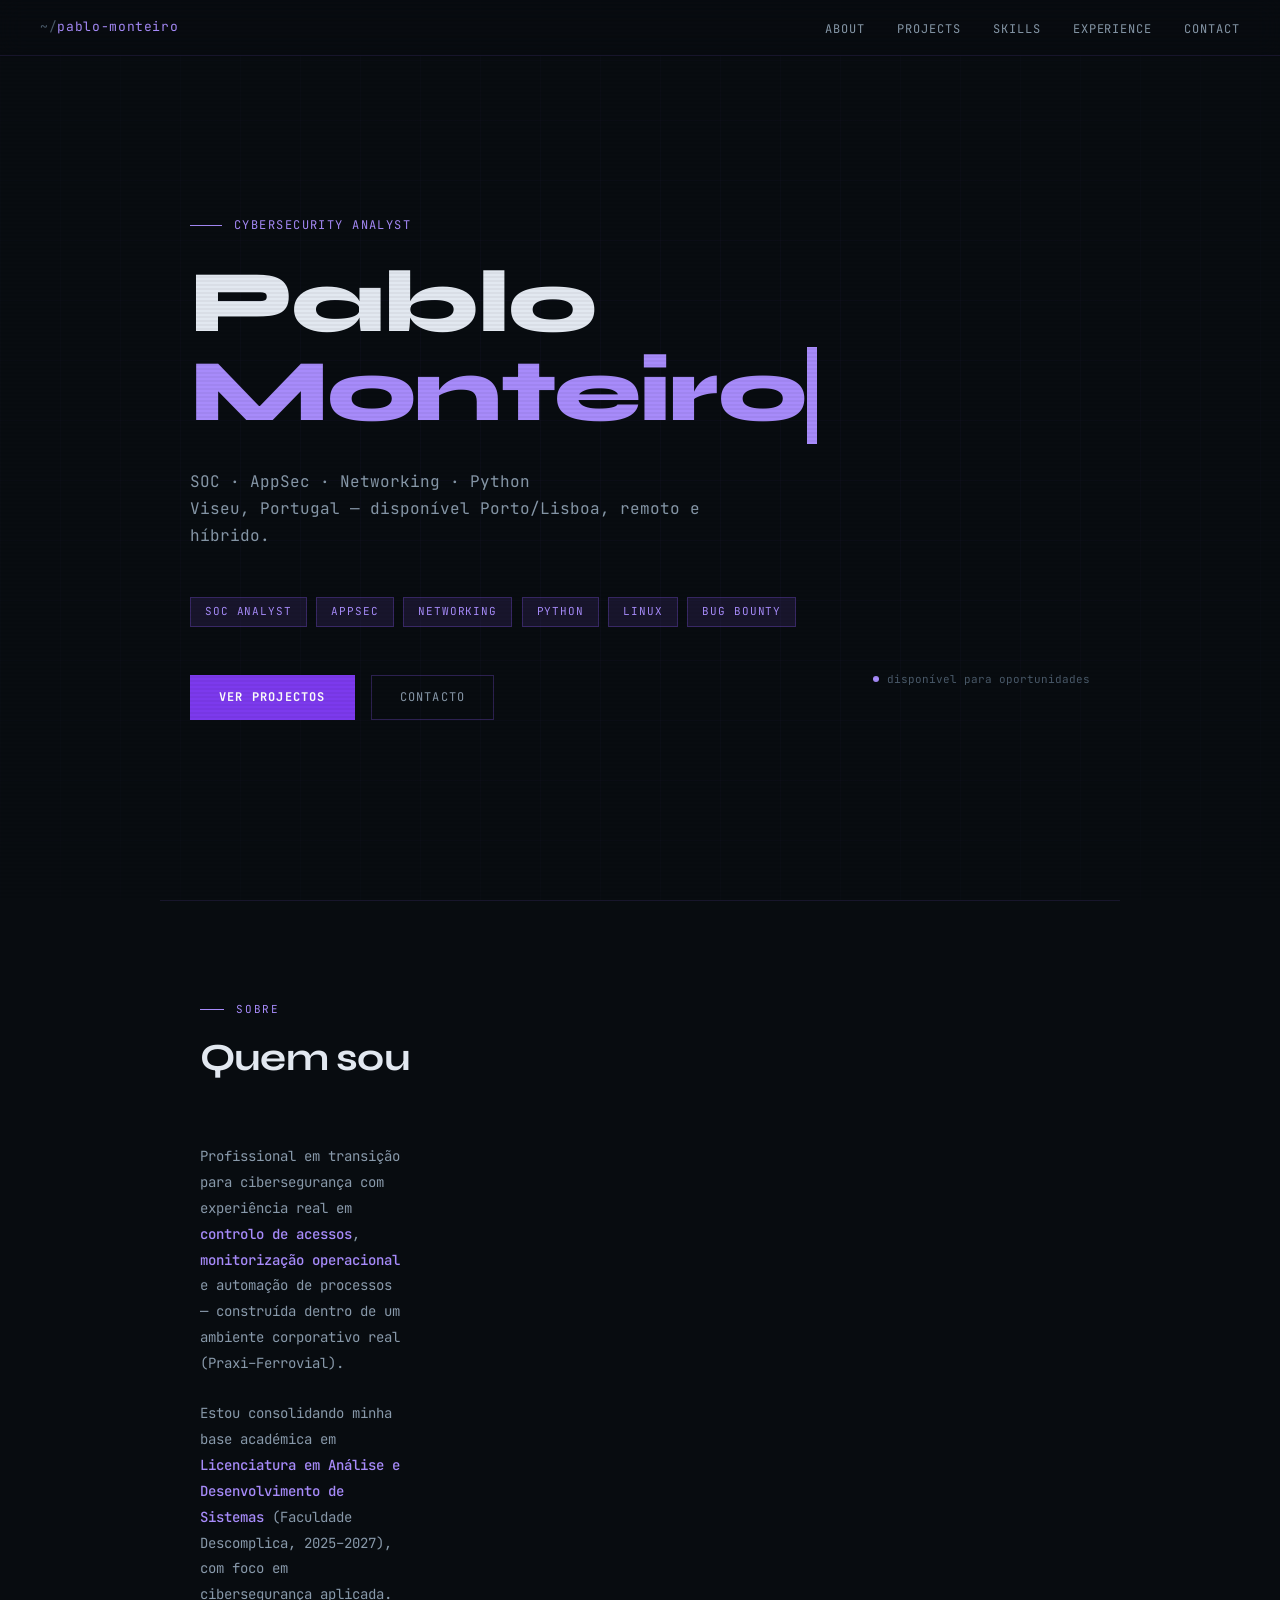
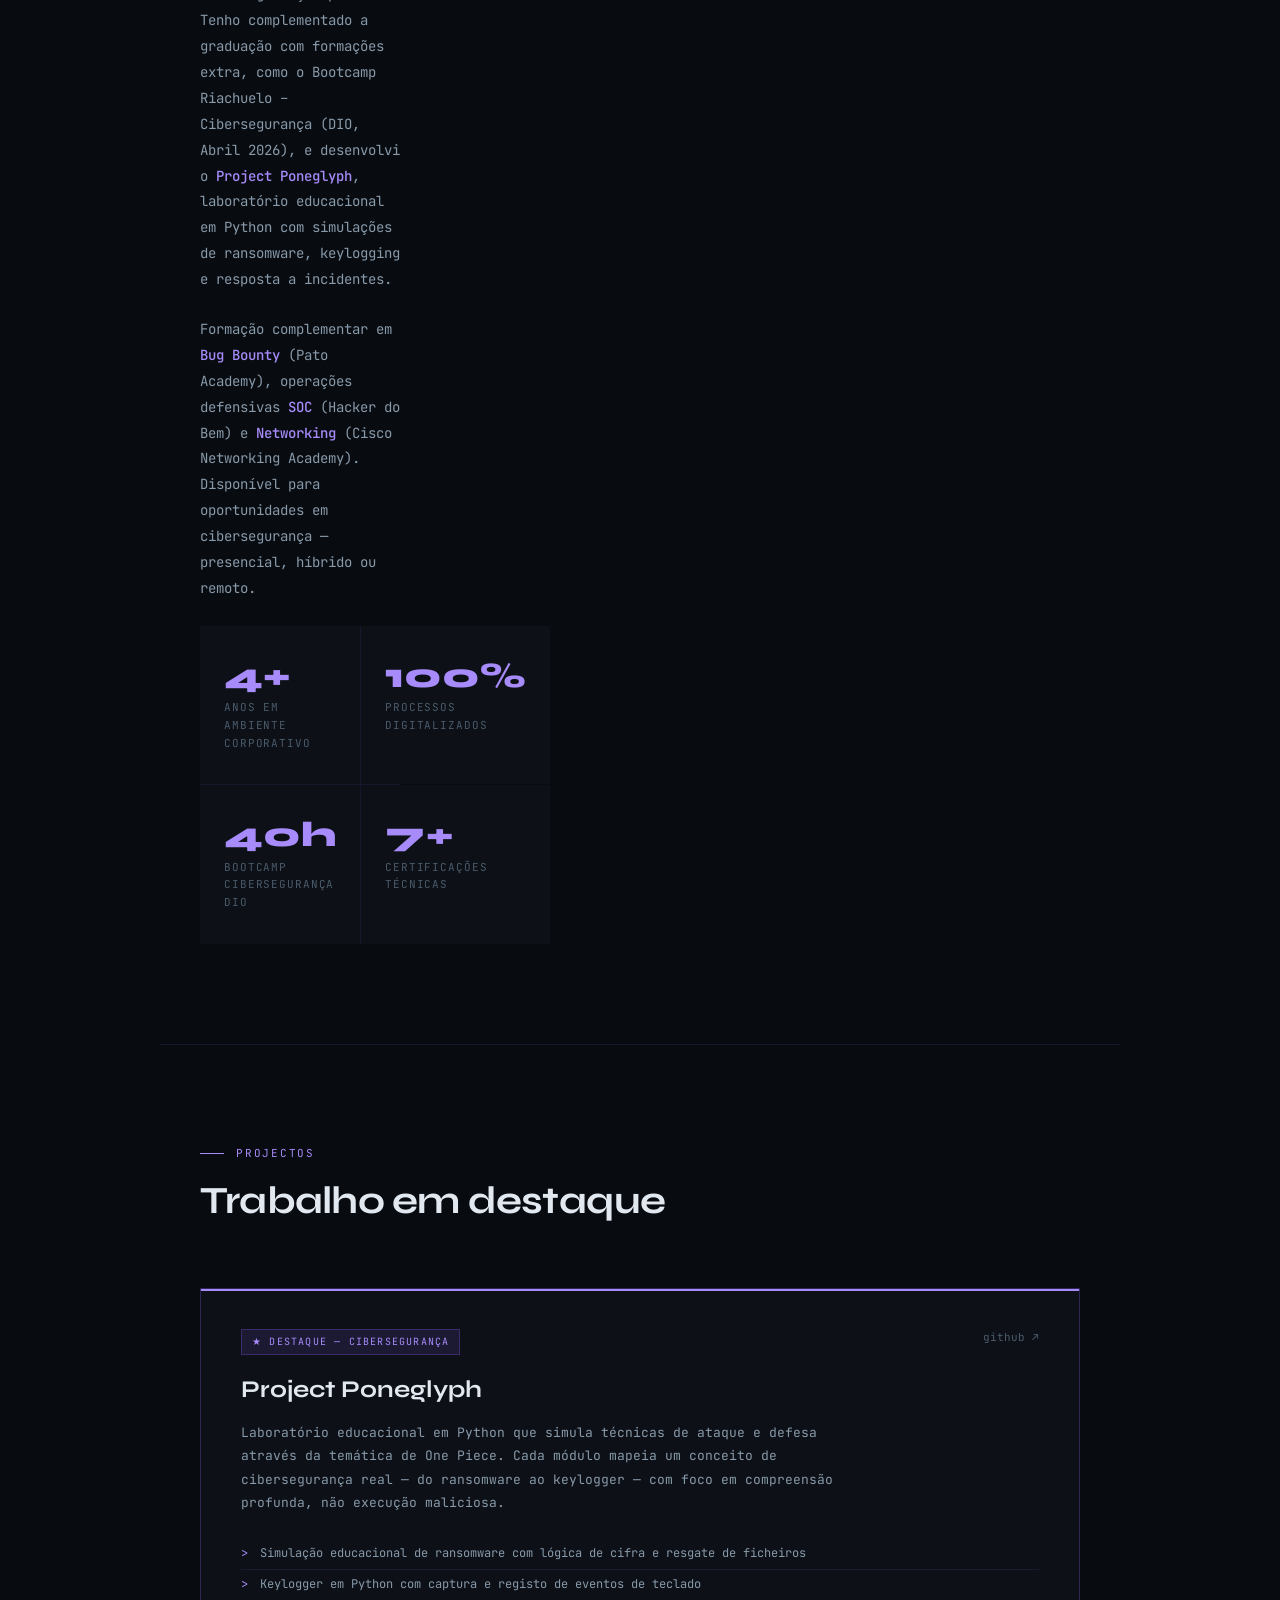
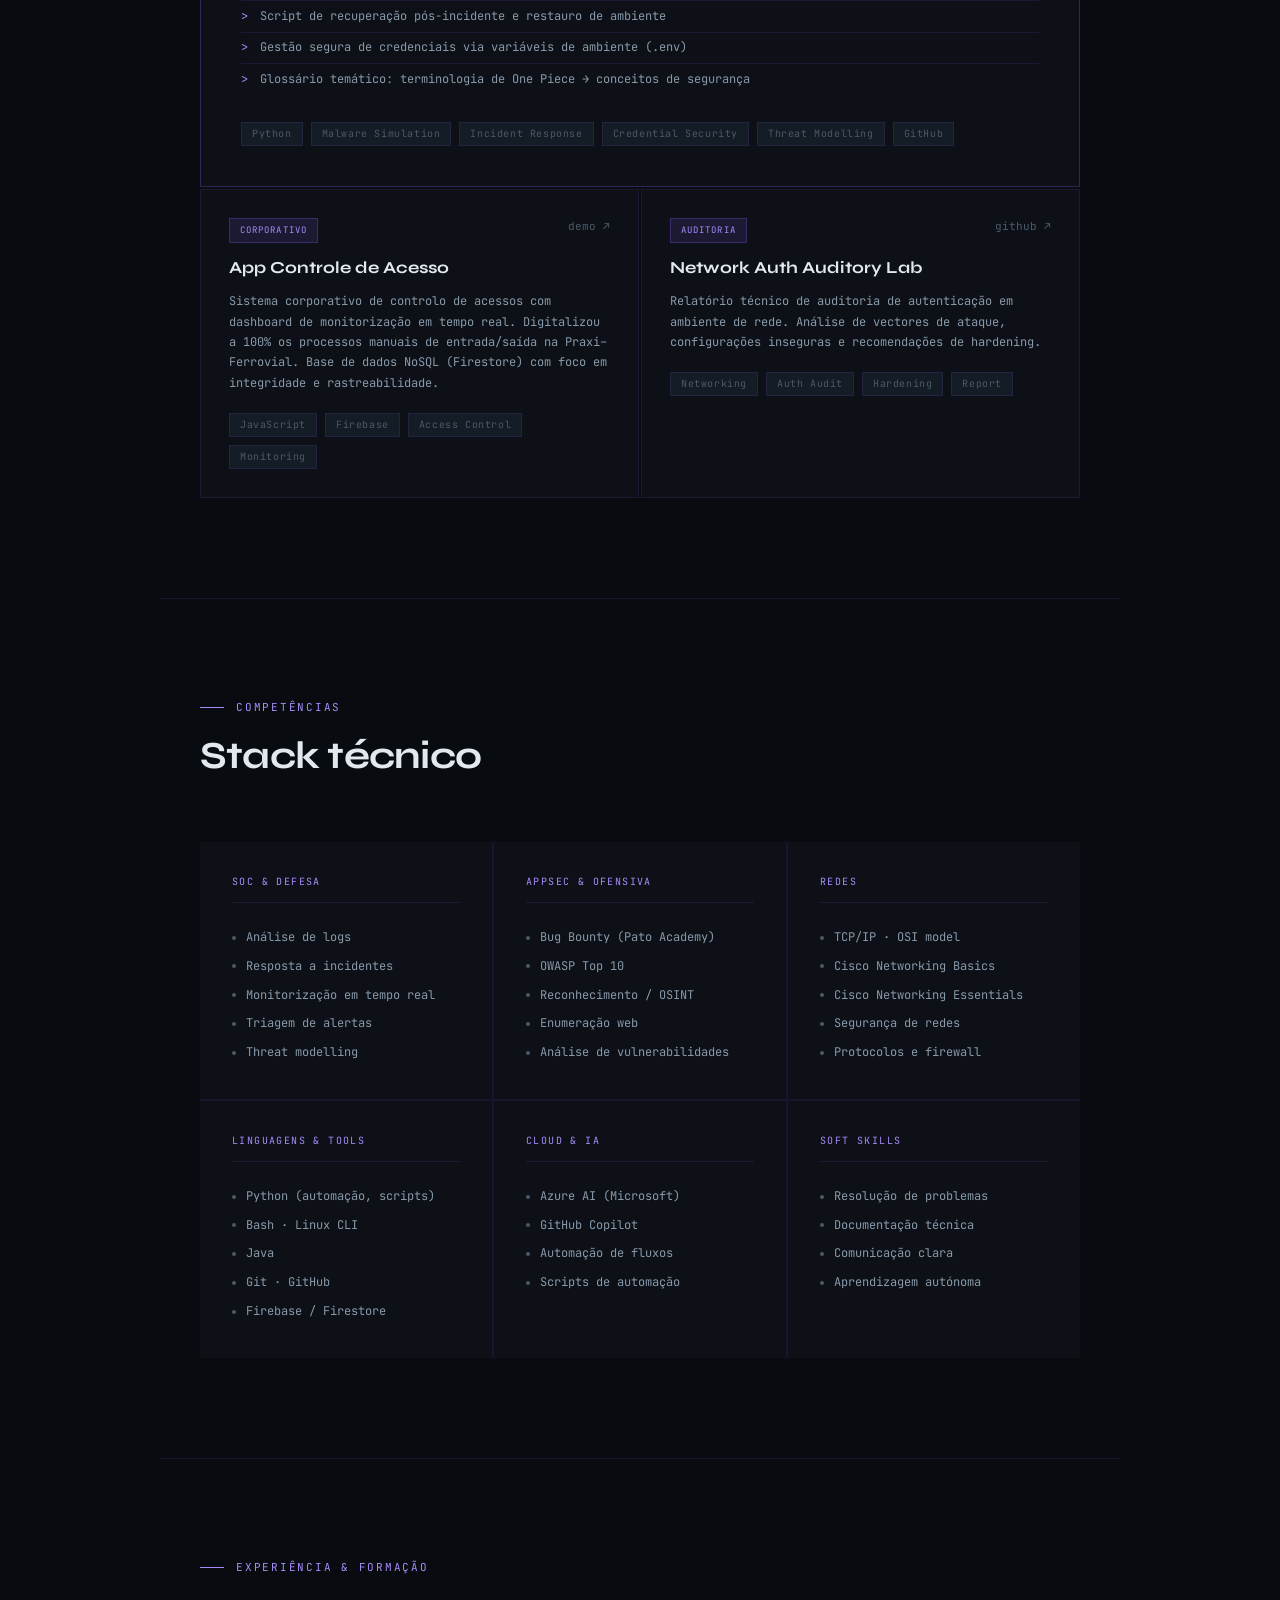
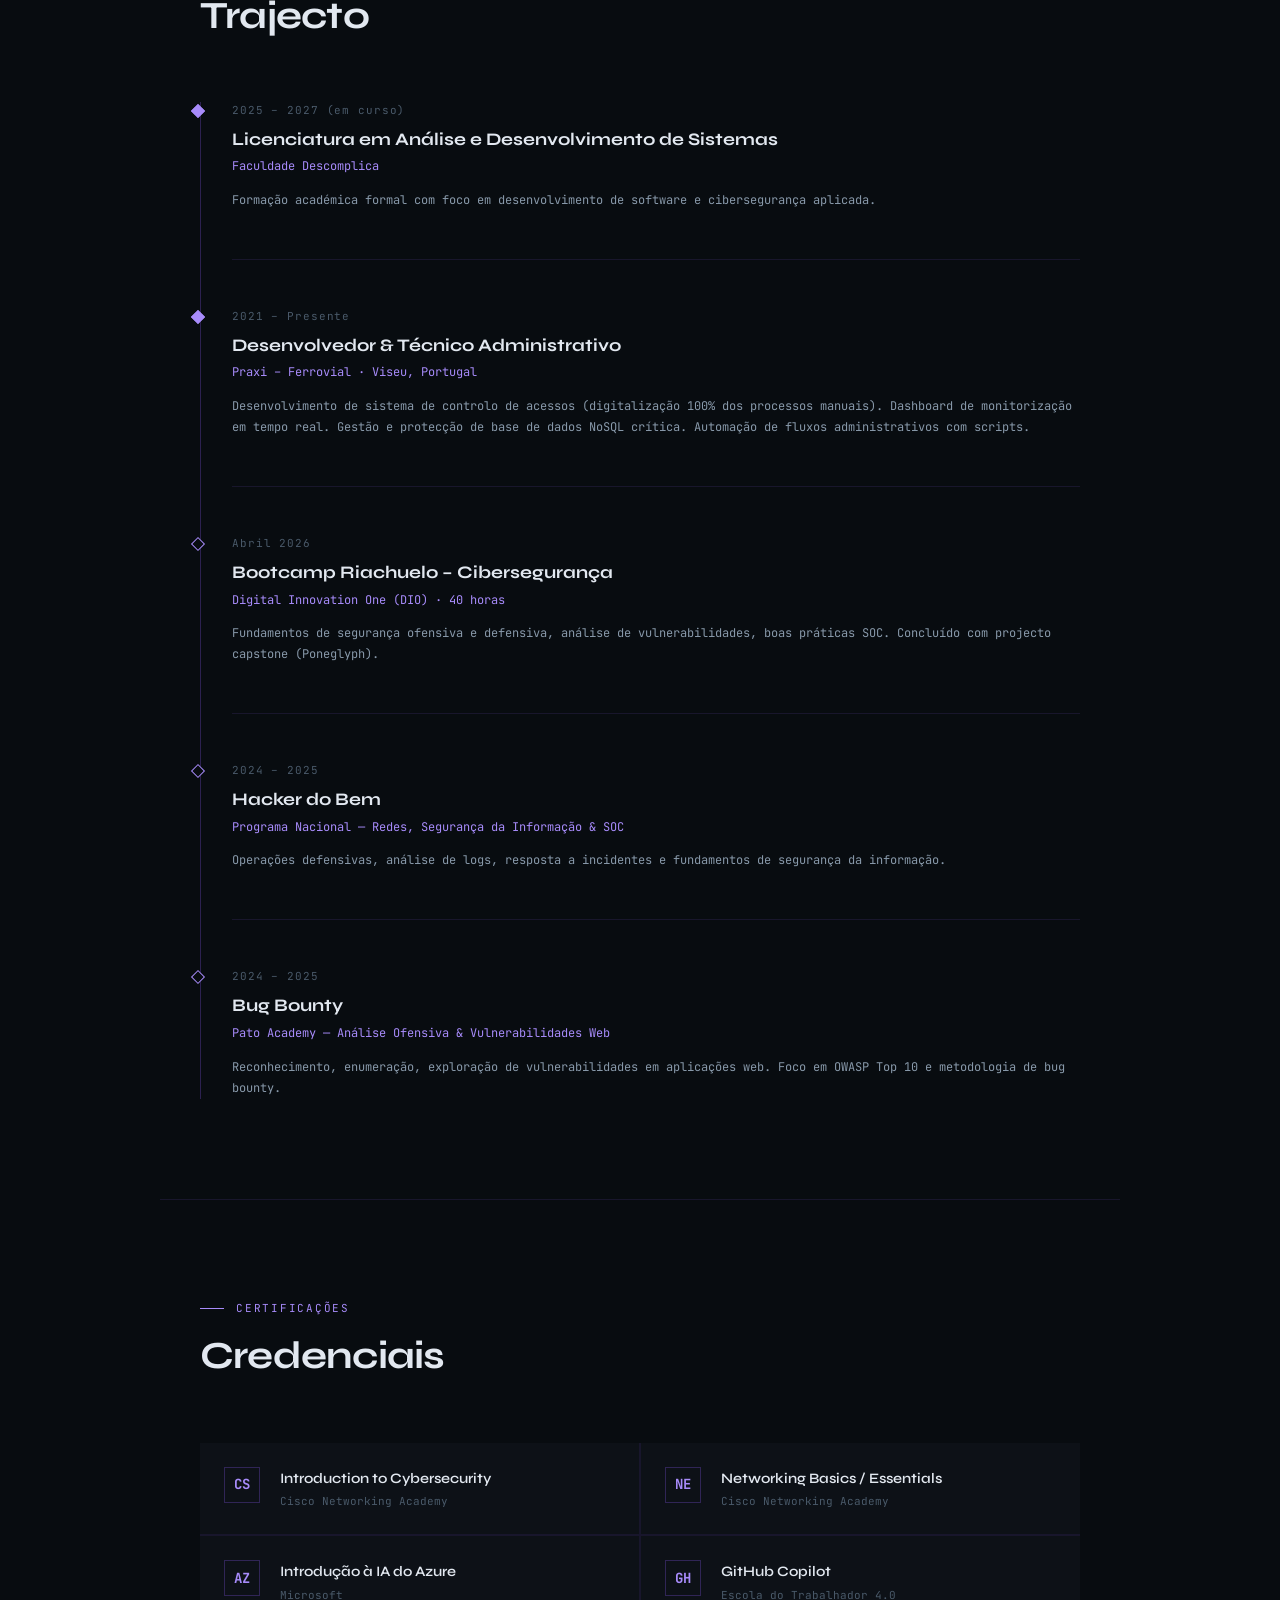
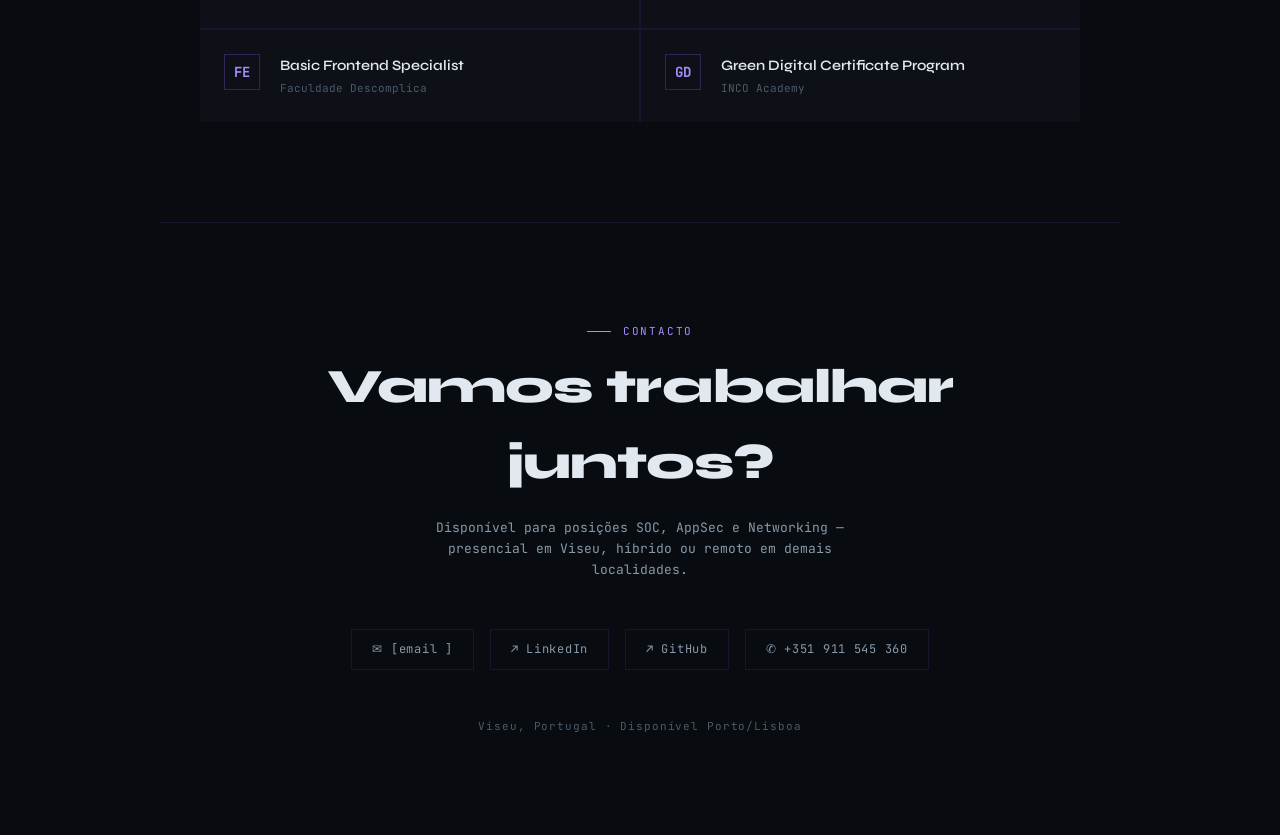
==== index.html @ 0a4c4a39 "Update index.html" ====
<!DOCTYPE html>
<html lang="pt-BR">
<head>
<meta charset="UTF-8">
<meta name="viewport" content="width=device-width, initial-scale=1.0">
<title>Pablo Monteiro — Cybersecurity</title>
<meta name="description" content="Pablo Monteiro — Cybersecurity Analyst, SOC, AppSec, Networking. Portfólio de cibersegurança.">
<link rel="preconnect" href="https://fonts.googleapis.com">
<link rel="preconnect" href="https://fonts.gstatic.com" crossorigin>
<link href="https://fonts.googleapis.com/css2?family=JetBrains+Mono:wght@300;400;500;700&family=Syne:wght@400;600;700;800&display=swap" rel="stylesheet">
<style>
  :root {
    --bg: #080c10;
    --bg2: #0d1117;
    --bg3: #111820;
    --surface: #141c25;
    --surface2: #1a2332;
    --border: rgba(139,92,246,0.12);
    --border2: rgba(139,92,246,0.28);
    --green: #a78bfa;
    --green-dim: rgba(139,92,246,0.12);
    --green-glow: rgba(139,92,246,0.06);
    --amber: #f5a623;
    --red: #e05454;
    --text: #e2e8f0;
    --text2: #8899aa;
    --text3: #4a5a6a;
    --mono: 'JetBrains Mono', monospace;
    --sans: 'Syne', sans-serif;
  }

  *, *::before, *::after { box-sizing: border-box; margin: 0; padding: 0; }

  html { scroll-behavior: smooth; }

  body {
    font-family: var(--sans);
    background: var(--bg);
    color: var(--text);
    line-height: 1.6;
    overflow-x: hidden;
  }

  /* scanline overlay */
  body::before {
    content: '';
    position: fixed;
    inset: 0;
    background: repeating-linear-gradient(
      0deg,
      transparent,
      transparent 2px,
      rgba(0,0,0,0.04) 2px,
      rgba(0,0,0,0.04) 4px
    );
    pointer-events: none;
    z-index: 9999;
  }

  /* ── NAV ── */
  nav {
    position: fixed;
    top: 0; left: 0; right: 0;
    z-index: 100;
    display: flex;
    align-items: center;
    justify-content: space-between;
    padding: 0 2.5rem;
    height: 56px;
    background: rgba(8,12,16,0.88);
    backdrop-filter: blur(12px);
    border-bottom: 1px solid var(--border);
  }

  .nav-logo {
    font-family: var(--mono);
    font-size: 13px;
    color: var(--green);
    letter-spacing: 0.05em;
  }

  .nav-logo span { color: var(--text3); }

  .nav-links {
    display: flex;
    gap: 2rem;
    list-style: none;
  }

  .nav-links a {
    font-family: var(--mono);
    font-size: 12px;
    color: var(--text2);
    text-decoration: none;
    letter-spacing: 0.08em;
    text-transform: uppercase;
    transition: color 0.2s;
  }

  .nav-links a:hover { color: var(--green); }

  /* ── HERO ── */
  #hero {
    min-height: 100vh;
    display: flex;
    flex-direction: column;
    justify-content: center;
    padding: 100px 2.5rem 4rem;
    position: relative;
    overflow: hidden;
  }

  .hero-grid {
    position: absolute;
    inset: 0;
    background-image:
      linear-gradient(rgba(139,92,246,0.08) 1px, transparent 1px),
      linear-gradient(90deg, rgba(139,92,246,0.08) 1px, transparent 1px);
    background-size: 60px 60px;
    mask-image: radial-gradient(ellipse 80% 80% at 50% 50%, black 30%, transparent 100%);
    opacity: 0.4;
  }

  .hero-content {
    position: relative;
    max-width: 900px;
    margin: 0 auto;
    width: 100%;
  }

  .hero-tag {
    font-family: var(--mono);
    font-size: 12px;
    color: var(--green);
    letter-spacing: 0.12em;
    text-transform: uppercase;
    margin-bottom: 1.5rem;
    display: flex;
    align-items: center;
    gap: 0.75rem;
  }

  .hero-tag::before {
    content: '';
    display: block;
    width: 32px;
    height: 1px;
    background: var(--green);
  }

  h1 {
    font-family: var(--sans);
    font-size: clamp(2.8rem, 7vw, 5.5rem);
    font-weight: 800;
    line-height: 1.0;
    letter-spacing: -0.02em;
    margin-bottom: 1.5rem;
  }

  h1 .name-first { color: var(--text); }
  h1 .name-last { color: var(--green); }

  .hero-subtitle {
    font-family: var(--mono);
    font-size: clamp(0.85rem, 1.5vw, 1rem);
    color: var(--text2);
    max-width: 560px;
    line-height: 1.7;
    margin-bottom: 3rem;
  }

  .hero-roles {
    display: flex;
    flex-wrap: wrap;
    gap: 0.6rem;
    margin-bottom: 3rem;
  }

  .role-tag {
    font-family: var(--mono);
    font-size: 11px;
    padding: 5px 14px;
    border: 1px solid var(--border2);
    color: var(--green);
    background: var(--green-dim);
    letter-spacing: 0.08em;
    text-transform: uppercase;
  }

  .hero-cta {
    display: flex;
    gap: 1rem;
    flex-wrap: wrap;
  }

  .btn-primary {
    font-family: var(--mono);
    font-size: 12px;
    letter-spacing: 0.1em;
    text-transform: uppercase;
    padding: 12px 28px;
    background: #7c3aed;
    color: #fff;
    text-decoration: none;
    font-weight: 700;
    transition: all 0.2s;
    border: 1px solid #7c3aed;
  }

  .btn-primary:hover {
    background: transparent;
    color: var(--green);
  }

  .btn-secondary {
    font-family: var(--mono);
    font-size: 12px;
    letter-spacing: 0.1em;
    text-transform: uppercase;
    padding: 12px 28px;
    background: transparent;
    color: var(--text2);
    text-decoration: none;
    border: 1px solid var(--border2);
    transition: all 0.2s;
  }

  .btn-secondary:hover {
    border-color: var(--green);
    color: var(--green);
  }

  .hero-status {
    position: absolute;
    bottom: 2rem;
    right: 0;
    font-family: var(--mono);
    font-size: 11px;
    color: var(--text3);
    display: flex;
    align-items: center;
    gap: 0.5rem;
  }

  .status-dot {
    width: 6px;
    height: 6px;
    background: var(--green);
    border-radius: 50%;
    animation: pulse 2s infinite;
  }

  @keyframes pulse {
    0%, 100% { opacity: 1; }
    50% { opacity: 0.3; }
  }

  /* ── SECTIONS ── */
  section {
    padding: 100px 2.5rem;
    max-width: 960px;
    margin: 0 auto;
  }

  .section-label {
    font-family: var(--mono);
    font-size: 11px;
    color: var(--green);
    letter-spacing: 0.16em;
    text-transform: uppercase;
    margin-bottom: 0.5rem;
    display: flex;
    align-items: center;
    gap: 0.75rem;
  }

  .section-label::before {
    content: '';
    display: block;
    width: 24px;
    height: 1px;
    background: var(--green);
  }

  .section-title {
    font-size: clamp(1.6rem, 3.5vw, 2.4rem);
    font-weight: 700;
    letter-spacing: -0.02em;
    margin-bottom: 3.5rem;
    color: var(--text);
  }

  /* ── ABOUT ── */
  #about {
    border-top: 1px solid var(--border);
  }

  .about-grid {
    display: grid;
    grid-template-columns: 200px 1fr 1fr;
    gap: 3rem;
    align-items: start;
  }


  .about-text p {
    font-family: var(--mono);
    font-size: 14px;
    color: var(--text2);
    line-height: 1.85;
    margin-bottom: 1.5rem;
  }

  .about-text p strong {
    color: var(--green);
    font-weight: 500;
  }

  .about-stats {
    display: grid;
    grid-template-columns: 1fr 1fr;
    gap: 1px;
    background: var(--border);
  }

  .stat-cell {
    background: var(--bg2);
    padding: 2rem 1.5rem;
  }

  .stat-number {
    font-family: var(--sans);
    font-size: 2.2rem;
    font-weight: 800;
    color: var(--green);
    line-height: 1;
    margin-bottom: 0.4rem;
  }

  .stat-label {
    font-family: var(--mono);
    font-size: 11px;
    color: var(--text3);
    letter-spacing: 0.08em;
    text-transform: uppercase;
  }

  /* ── PROJECTS ── */
  #projects {
    border-top: 1px solid var(--border);
    max-width: 960px;
  }

  .project-featured {
    border: 1px solid var(--border2);
    background: var(--bg2);
    margin-bottom: 2px;
    position: relative;
    overflow: hidden;
    transition: border-color 0.3s;
  }

  .project-featured:hover {
    border-color: var(--green);
  }

  .project-featured::before {
    content: '';
    position: absolute;
    top: 0; left: 0; right: 0;
    height: 2px;
    background: var(--green);
  }

  .project-inner {
    padding: 2.5rem;
  }

  .project-top {
    display: flex;
    justify-content: space-between;
    align-items: flex-start;
    margin-bottom: 1rem;
  }

  .project-badge {
    font-family: var(--mono);
    font-size: 10px;
    letter-spacing: 0.12em;
    text-transform: uppercase;
    padding: 4px 10px;
    background: var(--green-dim);
    color: var(--green);
    border: 1px solid var(--border2);
  }

  .project-link {
    font-family: var(--mono);
    font-size: 11px;
    color: var(--text3);
    text-decoration: none;
    transition: color 0.2s;
    display: flex;
    align-items: center;
    gap: 0.4rem;
  }

  .project-link:hover { color: var(--green); }

  .project-name {
    font-size: 1.5rem;
    font-weight: 700;
    margin-bottom: 0.75rem;
    color: var(--text);
  }

  .project-desc {
    font-family: var(--mono);
    font-size: 13px;
    color: var(--text2);
    line-height: 1.8;
    margin-bottom: 1.5rem;
    max-width: 600px;
  }

  .project-features {
    list-style: none;
    margin-bottom: 1.75rem;
  }

  .project-features li {
    font-family: var(--mono);
    font-size: 12px;
    color: var(--text2);
    padding: 0.35rem 0;
    display: flex;
    gap: 0.75rem;
    border-bottom: 1px solid var(--border);
  }

  .project-features li:last-child { border-bottom: none; }

  .project-features li::before {
    content: '>';
    color: var(--green);
    flex-shrink: 0;
  }

  .tags {
    display: flex;
    flex-wrap: wrap;
    gap: 0.5rem;
  }

  .tag {
    font-family: var(--mono);
    font-size: 10px;
    padding: 3px 10px;
    background: var(--surface);
    color: var(--text3);
    border: 1px solid var(--border);
    letter-spacing: 0.06em;
    transition: all 0.2s;
  }

  .tag:hover {
    color: var(--green);
    border-color: var(--border2);
  }

  .projects-secondary {
    display: grid;
    grid-template-columns: 1fr 1fr;
    gap: 2px;
    margin-top: 2px;
  }

  .project-card {
    background: var(--bg2);
    border: 1px solid var(--border);
    padding: 1.75rem;
    transition: border-color 0.3s;
  }

  .project-card:hover { border-color: var(--border2); }

  .project-card-name {
    font-size: 1.05rem;
    font-weight: 700;
    margin-bottom: 0.6rem;
    color: var(--text);
  }

  .project-card-desc {
    font-family: var(--mono);
    font-size: 12px;
    color: var(--text2);
    line-height: 1.7;
    margin-bottom: 1.25rem;
  }

  /* ── SKILLS ── */
  #skills {
    border-top: 1px solid var(--border);
  }

  .skills-grid {
    display: grid;
    grid-template-columns: repeat(3, 1fr);
    gap: 2px;
    background: var(--border);
  }

  .skill-group {
    background: var(--bg2);
    padding: 2rem;
  }

  .skill-group-label {
    font-family: var(--mono);
    font-size: 10px;
    color: var(--green);
    letter-spacing: 0.14em;
    text-transform: uppercase;
    margin-bottom: 1.25rem;
    padding-bottom: 0.75rem;
    border-bottom: 1px solid var(--border);
  }

  .skill-item {
    font-family: var(--mono);
    font-size: 12px;
    color: var(--text2);
    padding: 0.3rem 0;
    display: flex;
    align-items: center;
    gap: 0.6rem;
  }

  .skill-item::before {
    content: '';
    display: block;
    width: 4px;
    height: 4px;
    background: var(--text3);
    border-radius: 50%;
    flex-shrink: 0;
  }

  /* ── EXPERIENCE / TIMELINE ── */
  #experience {
    border-top: 1px solid var(--border);
  }

  .timeline {
    position: relative;
    padding-left: 2rem;
  }

  .timeline::before {
    content: '';
    position: absolute;
    left: 0;
    top: 0; bottom: 0;
    width: 1px;
    background: var(--border2);
  }

  .timeline-item {
    position: relative;
    margin-bottom: 3rem;
    padding-bottom: 3rem;
    border-bottom: 1px solid var(--border);
  }

  .timeline-item:last-child {
    margin-bottom: 0;
    padding-bottom: 0;
    border-bottom: none;
  }

  .timeline-dot {
    position: absolute;
    left: -2.45rem;
    top: 4px;
    width: 10px;
    height: 10px;
    border: 1px solid var(--green);
    background: var(--bg);
    transform: rotate(45deg);
  }

  .timeline-dot.active {
    background: var(--green);
  }

  .timeline-period {
    font-family: var(--mono);
    font-size: 11px;
    color: var(--text3);
    letter-spacing: 0.08em;
    margin-bottom: 0.4rem;
  }

  .timeline-title {
    font-size: 1.1rem;
    font-weight: 700;
    color: var(--text);
    margin-bottom: 0.2rem;
  }

  .timeline-org {
    font-family: var(--mono);
    font-size: 12px;
    color: var(--green);
    margin-bottom: 0.85rem;
  }

  .timeline-desc {
    font-family: var(--mono);
    font-size: 12px;
    color: var(--text2);
    line-height: 1.75;
  }

  /* ── CERTS ── */
  #certs {
    border-top: 1px solid var(--border);
  }

  .certs-grid {
    display: grid;
    grid-template-columns: repeat(2, 1fr);
    gap: 2px;
    background: var(--border);
  }

  .cert-item {
    background: var(--bg2);
    padding: 1.5rem;
    display: flex;
    gap: 1.25rem;
    align-items: flex-start;
  }

  .cert-icon {
    width: 36px;
    height: 36px;
    border: 1px solid var(--border2);
    display: flex;
    align-items: center;
    justify-content: center;
    color: var(--green);
    font-family: var(--mono);
    font-size: 14px;
    font-weight: 700;
    flex-shrink: 0;
  }

  .cert-name {
    font-size: 0.9rem;
    font-weight: 600;
    color: var(--text);
    margin-bottom: 0.2rem;
  }

  .cert-org {
    font-family: var(--mono);
    font-size: 11px;
    color: var(--text3);
  }

  /* ── CONTACT ── */
  #contact {
    border-top: 1px solid var(--border);
    text-align: center;
    padding: 100px 2.5rem;
    max-width: 960px;
    margin: 0 auto;
  }

  .contact-title {
    font-size: clamp(2rem, 4vw, 3rem);
    font-weight: 800;
    letter-spacing: -0.02em;
    margin-bottom: 1rem;
    color: var(--text);
  }

  .contact-sub {
    font-family: var(--mono);
    font-size: 13px;
    color: var(--text2);
    margin-bottom: 3rem;
    max-width: 480px;
    margin-left: auto;
    margin-right: auto;
  }

  .contact-links {
    display: flex;
    flex-wrap: wrap;
    justify-content: center;
    gap: 1rem;
    margin-bottom: 3rem;
  }

  .contact-link {
    font-family: var(--mono);
    font-size: 12px;
    color: var(--text2);
    text-decoration: none;
    display: flex;
    align-items: center;
    gap: 0.5rem;
    padding: 10px 20px;
    border: 1px solid var(--border);
    transition: all 0.2s;
    letter-spacing: 0.06em;
  }

  .contact-link:hover {
    border-color: var(--green);
    color: var(--green);
  }

  .contact-location {
    font-family: var(--mono);
    font-size: 11px;
    color: var(--text3);
    letter-spacing: 0.08em;
  }

  /* ── FOOTER ── */
  footer {
    border-top: 1px solid var(--border);
    padding: 2rem 2.5rem;
    display: flex;
    justify-content: space-between;
    align-items: center;
  }

  footer p {
    font-family: var(--mono);
    font-size: 11px;
    color: var(--text3);
    letter-spacing: 0.06em;
  }

  /* ── ANIMATIONS ── */
  @keyframes fadeUp {
    from { opacity: 0; transform: translateY(24px); }
    to   { opacity: 1; transform: translateY(0); }
  }

  .hero-content > * {
    animation: fadeUp 0.7s ease both;
  }

  .hero-tag        { animation-delay: 0.05s; }
  h1               { animation-delay: 0.15s; }
  .hero-subtitle   { animation-delay: 0.25s; }
  .hero-roles      { animation-delay: 0.35s; }
  .hero-cta        { animation-delay: 0.45s; }

  /* ── TERMINAL CURSOR ── */
  .cursor {
    display: inline-block;
    width: 10px;
    height: 1.1em;
    background: var(--green);
    vertical-align: text-bottom;
    animation: blink 1s step-end infinite;
    margin-left: 2px;
  }

  @keyframes blink {
    0%, 100% { opacity: 1; }
    50%       { opacity: 0; }
  }

  /* ── RESPONSIVE ── */
  @media (max-width: 700px) {
    nav { padding: 0 1.25rem; }
    .nav-links { display: none; }
    section { padding: 60px 1.25rem; }
    #hero { padding: 90px 1.25rem 3rem; }
    .about-grid { grid-template-columns: 1fr; gap: 2rem; }
    .about-stats { grid-template-columns: 1fr 1fr; }
    .skills-grid { grid-template-columns: 1fr; }
    .projects-secondary { grid-template-columns: 1fr; }
    .certs-grid { grid-template-columns: 1fr; }
    footer { flex-direction: column; gap: 0.5rem; text-align: center; }
  }
</style>
</head>
<body>

<nav>
  <div class="nav-logo"><span>~/</span>pablo-monteiro</div>
  <ul class="nav-links">
    <li><a href="#about">about</a></li>
    <li><a href="#projects">projects</a></li>
    <li><a href="#skills">skills</a></li>
    <li><a href="#experience">experience</a></li>
    <li><a href="#contact">contact</a></li>
  </ul>
</nav>

<!-- HERO -->
<div id="hero">
  <div class="hero-grid"></div>
  <div class="hero-content">
    <div class="hero-tag">Cybersecurity Analyst</div>
    <h1>
      <span class="name-first">Pablo</span><br>
      <span class="name-last">Monteiro</span><span class="cursor"></span>
    </h1>
    <p class="hero-subtitle">
      SOC · AppSec · Networking · Python<br>
      Viseu, Portugal — disponível Porto/Lisboa, remoto e híbrido.
    </p>
    <div class="hero-roles">
      <span class="role-tag">SOC Analyst</span>
      <span class="role-tag">AppSec</span>
      <span class="role-tag">Networking</span>
      <span class="role-tag">Python</span>
      <span class="role-tag">Linux</span>
      <span class="role-tag">Bug Bounty</span>
    </div>
    <div class="hero-cta">
      <a href="#projects" class="btn-primary">Ver projectos</a>
      <a href="#contact" class="btn-secondary">Contacto</a>
    </div>
    <div class="hero-status">
      <span class="status-dot"></span>
      disponível para oportunidades
    </div>
  </div>
</div>

<!-- ABOUT -->
<section id="about">
  <div class="section-label">sobre</div>
  <div class="section-title">Quem sou</div>
  <div class="about-grid">
    <div class="about-photo-col">
      <div class="about-text">
      <p>
        Profissional em transição para cibersegurança com experiência real em
        <strong>controlo de acessos</strong>, <strong>monitorização operacional</strong>
        e automação de processos — construída dentro de um ambiente corporativo real (Praxi–Ferrovial).
      </p>
      <p>
        Estou consolidando minha base académica em <strong>Licenciatura em Análise e Desenvolvimento de Sistemas</strong>
        (Faculdade Descomplica, 2025–2027), com foco em cibersegurança aplicada. Tenho complementado
        a graduação com formações extra, como o Bootcamp Riachuelo – Cibersegurança (DIO, Abril 2026),
        e desenvolvi o <strong>Project Poneglyph</strong>, laboratório educacional em Python com
        simulações de ransomware, keylogging e resposta a incidentes.
      </p>
      <p>
        Formação complementar em <strong>Bug Bounty</strong> (Pato Academy),
        operações defensivas <strong>SOC</strong> (Hacker do Bem) e
        <strong>Networking</strong> (Cisco Networking Academy).
        Disponível para oportunidades em cibersegurança — presencial, híbrido ou remoto.
      </p>
    </div>
    <div class="about-stats">
      <div class="stat-cell">
        <div class="stat-number">4+</div>
        <div class="stat-label">anos em ambiente corporativo</div>
      </div>
      <div class="stat-cell">
        <div class="stat-number">100%</div>
        <div class="stat-label">processos digitalizados</div>
      </div>
      <div class="stat-cell">
        <div class="stat-number">40h</div>
        <div class="stat-label">Bootcamp Cibersegurança DIO</div>
      </div>
      <div class="stat-cell">
        <div class="stat-number">7+</div>
        <div class="stat-label">certificações técnicas</div>
      </div>
    </div>
  </div>
</section>

<!-- PROJECTS -->
<section id="projects" style="max-width:960px; padding-left:2.5rem; padding-right:2.5rem; margin:0 auto; padding-top:100px; padding-bottom:100px; border-top:1px solid var(--border);">
  <div class="section-label">projectos</div>
  <div class="section-title">Trabalho em destaque</div>

  <!-- Featured: Poneglyph -->
  <div class="project-featured">
    <div class="project-inner">
      <div class="project-top">
        <span class="project-badge">★ Destaque — Cibersegurança</span>
        <a href="https://github.com/PabloMonteiro92/poneglyph-lab" target="_blank" class="project-link">
          github ↗
        </a>
      </div>
      <div class="project-name">Project Poneglyph</div>
      <p class="project-desc">
        Laboratório educacional em Python que simula técnicas de ataque e defesa
        através da temática de One Piece. Cada módulo mapeia um conceito de cibersegurança
        real — do ransomware ao keylogger — com foco em compreensão profunda, não execução maliciosa.
      </p>
      <ul class="project-features">
        <li>Simulação educacional de ransomware com lógica de cifra e resgate de ficheiros</li>
        <li>Keylogger em Python com captura e registo de eventos de teclado</li>
        <li>Script de recuperação pós-incidente e restauro de ambiente</li>
        <li>Gestão segura de credenciais via variáveis de ambiente (.env)</li>
        <li>Glossário temático: terminologia de One Piece → conceitos de segurança</li>
      </ul>
      <div class="tags">
        <span class="tag">Python</span>
        <span class="tag">Malware Simulation</span>
        <span class="tag">Incident Response</span>
        <span class="tag">Credential Security</span>
        <span class="tag">Threat Modelling</span>
        <span class="tag">GitHub</span>
      </div>
    </div>
  </div>

  <!-- Secondary projects -->
  <div class="projects-secondary">
    <div class="project-card">
      <div class="project-top" style="margin-bottom:0.75rem;">
        <span class="project-badge" style="font-size:9px;">Corporativo</span>
        <a href="https://app-controle-acesso.netlify.app" target="_blank" class="project-link">demo ↗</a>
      </div>
      <div class="project-card-name">App Controle de Acesso</div>
      <p class="project-card-desc">
        Sistema corporativo de controlo de acessos com dashboard de monitorização em tempo real.
        Digitalizou a 100% os processos manuais de entrada/saída na Praxi–Ferrovial.
        Base de dados NoSQL (Firestore) com foco em integridade e rastreabilidade.
      </p>
      <div class="tags">
        <span class="tag">JavaScript</span>
        <span class="tag">Firebase</span>
        <span class="tag">Access Control</span>
        <span class="tag">Monitoring</span>
      </div>
    </div>

    <div class="project-card">
      <div class="project-top" style="margin-bottom:0.75rem;">
        <span class="project-badge" style="font-size:9px;">Auditoria</span>
        <a href="https://github.com/PabloMonteiro92/network-auth-auditory-lab" target="_blank" class="project-link">github ↗</a>
      </div>
      <div class="project-card-name">Network Auth Auditory Lab</div>
      <p class="project-card-desc">
        Relatório técnico de auditoria de autenticação em ambiente de rede.
        Análise de vectores de ataque, configurações inseguras e recomendações de hardening.
      </p>
      <div class="tags">
        <span class="tag">Networking</span>
        <span class="tag">Auth Audit</span>
        <span class="tag">Hardening</span>
        <span class="tag">Report</span>
      </div>
    </div>
  </div>
</section>

<!-- SKILLS -->
<section id="skills">
  <div class="section-label">competências</div>
  <div class="section-title">Stack técnico</div>
  <div class="skills-grid">
    <div class="skill-group">
      <div class="skill-group-label">SOC &amp; Defesa</div>
      <div class="skill-item">Análise de logs</div>
      <div class="skill-item">Resposta a incidentes</div>
      <div class="skill-item">Monitorização em tempo real</div>
      <div class="skill-item">Triagem de alertas</div>
      <div class="skill-item">Threat modelling</div>
    </div>
    <div class="skill-group">
      <div class="skill-group-label">AppSec &amp; Ofensiva</div>
      <div class="skill-item">Bug Bounty (Pato Academy)</div>
      <div class="skill-item">OWASP Top 10</div>
      <div class="skill-item">Reconhecimento / OSINT</div>
      <div class="skill-item">Enumeração web</div>
      <div class="skill-item">Análise de vulnerabilidades</div>
    </div>
    <div class="skill-group">
      <div class="skill-group-label">Redes</div>
      <div class="skill-item">TCP/IP · OSI model</div>
      <div class="skill-item">Cisco Networking Basics</div>
      <div class="skill-item">Cisco Networking Essentials</div>
      <div class="skill-item">Segurança de redes</div>
      <div class="skill-item">Protocolos e firewall</div>
    </div>
    <div class="skill-group">
      <div class="skill-group-label">Linguagens &amp; Tools</div>
      <div class="skill-item">Python (automação, scripts)</div>
      <div class="skill-item">Bash · Linux CLI</div>
      <div class="skill-item">Java</div>
      <div class="skill-item">Git · GitHub</div>
      <div class="skill-item">Firebase / Firestore</div>
    </div>
    <div class="skill-group">
      <div class="skill-group-label">Cloud &amp; IA</div>
      <div class="skill-item">Azure AI (Microsoft)</div>
      <div class="skill-item">GitHub Copilot</div>
      <div class="skill-item">Automação de fluxos</div>
      <div class="skill-item">Scripts de automação</div>
    </div>
    <div class="skill-group">
      <div class="skill-group-label">Soft Skills</div>
      <div class="skill-item">Resolução de problemas</div>
      <div class="skill-item">Documentação técnica</div>
      <div class="skill-item">Comunicação clara</div>
      <div class="skill-item">Aprendizagem autónoma</div>
    </div>
  </div>
</section>

<!-- EXPERIENCE -->
<section id="experience">
  <div class="section-label">experiência &amp; formação</div>
  <div class="section-title">Trajecto</div>
  <div class="timeline">

    <div class="timeline-item">
      <div class="timeline-dot active"></div>
      <div class="timeline-period">2025 – 2027 (em curso)</div>
      <div class="timeline-title">Licenciatura em Análise e Desenvolvimento de Sistemas</div>
      <div class="timeline-org">Faculdade Descomplica</div>
      <div class="timeline-desc">Formação académica formal com foco em desenvolvimento de software e cibersegurança aplicada.</div>
    </div>

    <div class="timeline-item">
      <div class="timeline-dot active"></div>
      <div class="timeline-period">2021 – Presente</div>
      <div class="timeline-title">Desenvolvedor &amp; Técnico Administrativo</div>
      <div class="timeline-org">Praxi – Ferrovial · Viseu, Portugal</div>
      <div class="timeline-desc">Desenvolvimento de sistema de controlo de acessos (digitalização 100% dos processos manuais). Dashboard de monitorização em tempo real. Gestão e protecção de base de dados NoSQL crítica. Automação de fluxos administrativos com scripts.</div>
    </div>

    <div class="timeline-item">
      <div class="timeline-dot"></div>
      <div class="timeline-period">Abril 2026</div>
      <div class="timeline-title">Bootcamp Riachuelo – Cibersegurança</div>
      <div class="timeline-org">Digital Innovation One (DIO) · 40 horas</div>
      <div class="timeline-desc">Fundamentos de segurança ofensiva e defensiva, análise de vulnerabilidades, boas práticas SOC. Concluído com projecto capstone (Poneglyph).</div>
    </div>

    <div class="timeline-item">
      <div class="timeline-dot"></div>
      <div class="timeline-period">2024 – 2025</div>
      <div class="timeline-title">Hacker do Bem</div>
      <div class="timeline-org">Programa Nacional — Redes, Segurança da Informação &amp; SOC</div>
      <div class="timeline-desc">Operações defensivas, análise de logs, resposta a incidentes e fundamentos de segurança da informação.</div>
    </div>

    <div class="timeline-item">
      <div class="timeline-dot"></div>
      <div class="timeline-period">2024 – 2025</div>
      <div class="timeline-title">Bug Bounty</div>
      <div class="timeline-org">Pato Academy — Análise Ofensiva &amp; Vulnerabilidades Web</div>
      <div class="timeline-desc">Reconhecimento, enumeração, exploração de vulnerabilidades em aplicações web. Foco em OWASP Top 10 e metodologia de bug bounty.</div>
    </div>

  </div>
</section>

<!-- CERTS -->
<section id="certs" style="border-top:1px solid var(--border); padding-top:100px; padding-bottom:100px;">
  <div class="section-label">certificações</div>
  <div class="section-title">Credenciais</div>
  <div class="certs-grid">
    <div class="cert-item">
      <div class="cert-icon">CS</div>
      <div>
        <div class="cert-name">Introduction to Cybersecurity</div>
        <div class="cert-org">Cisco Networking Academy</div>
      </div>
    </div>
    <div class="cert-item">
      <div class="cert-icon">NE</div>
      <div>
        <div class="cert-name">Networking Basics / Essentials</div>
        <div class="cert-org">Cisco Networking Academy</div>
      </div>
    </div>
    <div class="cert-item">
      <div class="cert-icon">AZ</div>
      <div>
        <div class="cert-name">Introdução à IA do Azure</div>
        <div class="cert-org">Microsoft</div>
      </div>
    </div>
    <div class="cert-item">
      <div class="cert-icon">GH</div>
      <div>
        <div class="cert-name">GitHub Copilot</div>
        <div class="cert-org">Escola do Trabalhador 4.0</div>
      </div>
    </div>
    <div class="cert-item">
      <div class="cert-icon">FE</div>
      <div>
        <div class="cert-name">Basic Frontend Specialist</div>
        <div class="cert-org">Faculdade Descomplica</div>
      </div>
    </div>
    <div class="cert-item">
      <div class="cert-icon">GD</div>
      <div>
        <div class="cert-name">Green Digital Certificate Program</div>
        <div class="cert-org">INCO Academy</div>
      </div>
    </div>
  </div>
</section>

<!-- CONTACT -->
<section id="contact" style="border-top:1px solid var(--border); padding-top:100px; padding-bottom:100px; text-align:center; max-width:960px; margin:0 auto;">
  <div class="section-label" style="justify-content:center;">contacto</div>
  <div class="contact-title">Vamos trabalhar juntos?</div>
  <p class="contact-sub">
    Disponível para posições SOC, AppSec e Networking —
    presencial em Viseu, híbrido ou remoto em demais localidades.
  </p>
  <div class="contact-links">
    <a href="/cdn-cgi/l/email-protection#7909181b15161416170d1c100b164840404b391e14181015571a1614" class="contact-link">
      ✉ <span class="__cf_email__" data-cfemail="pablomonteiro.prof@gmail.com">[email&#160;]</span>
    </a>
    <a href="https://linkedin.com/in/pablo-monteiro-86a45b235" target="_blank" class="contact-link">
      ↗ LinkedIn
    </a>
    <a href="https://github.com/PabloMonteiro92" target="_blank" class="contact-link">
      ↗ GitHub
    </a>
    <a href="tel:+351911545360" class="contact-link">
      ✆ +351 911 545 360
    </a>
  </div>
  <div class="contact-location">Viseu, Portugal · Disponível Porto/Lisboa
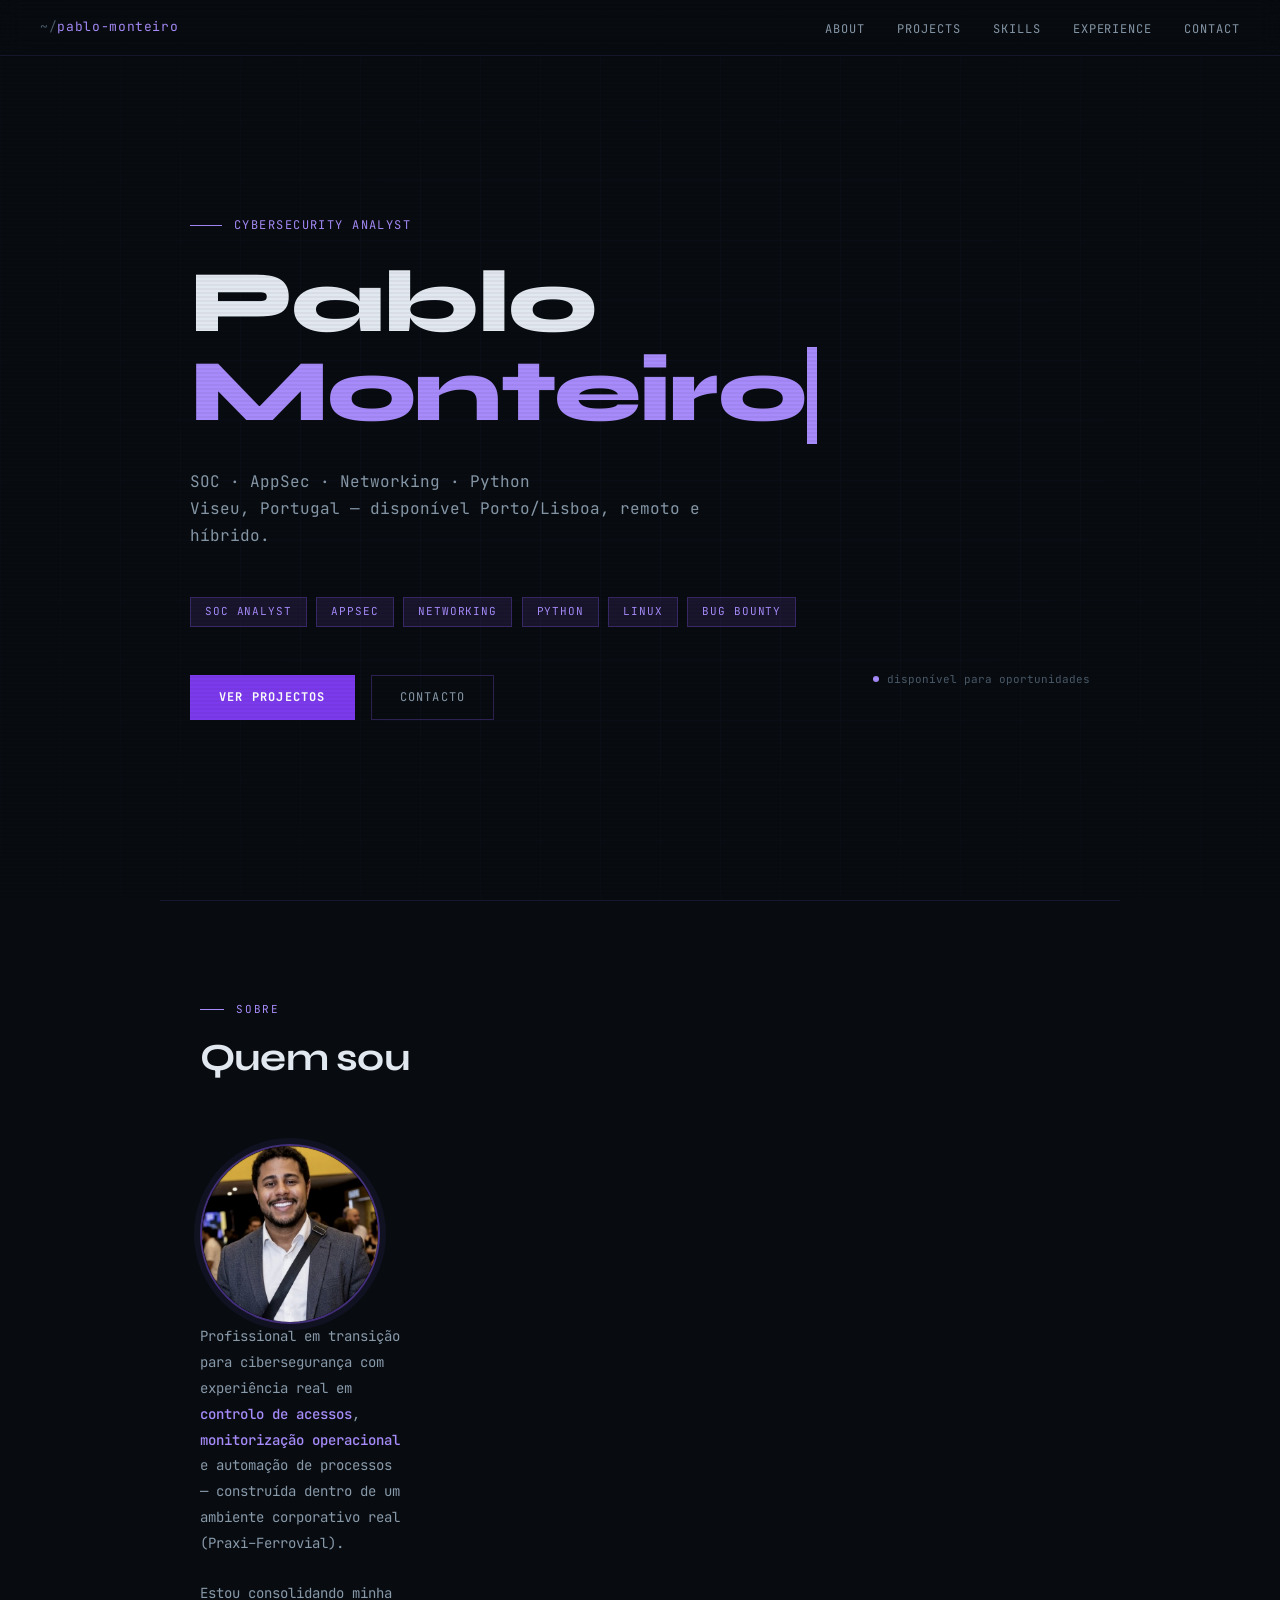
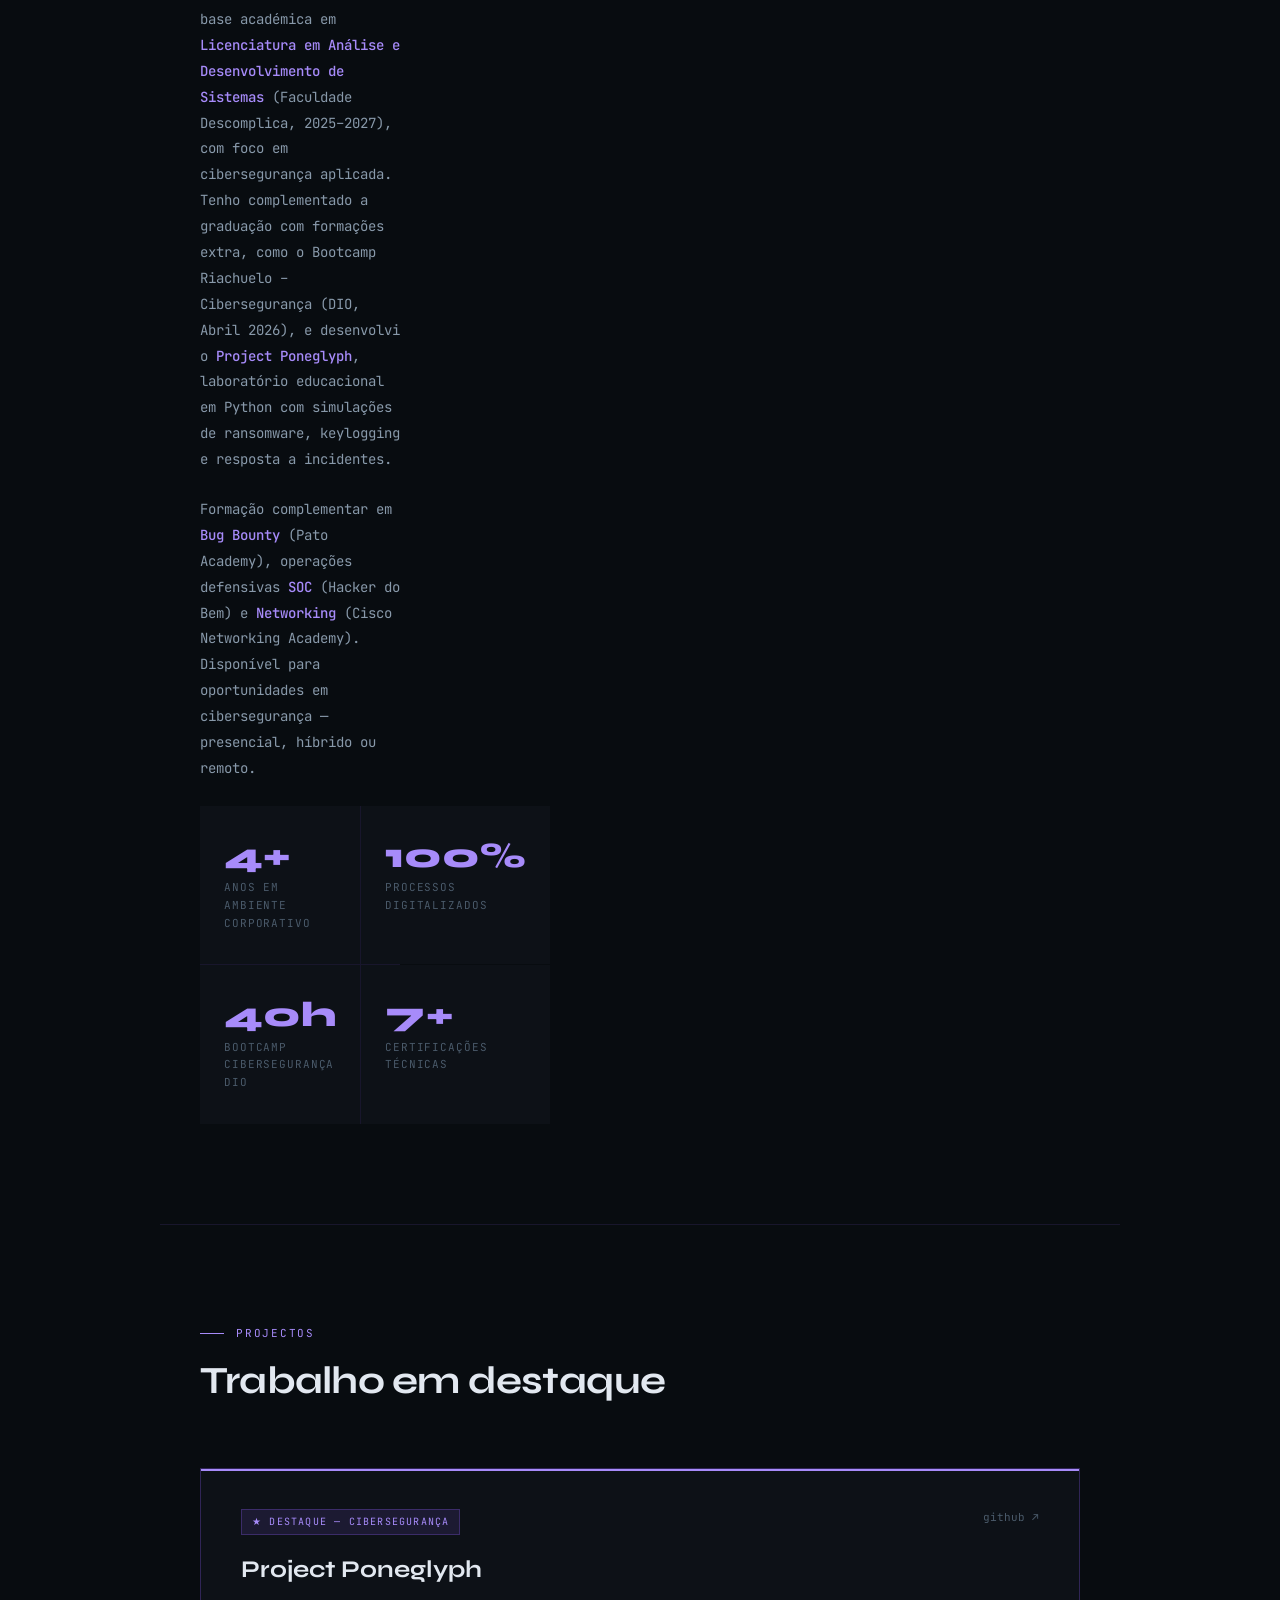
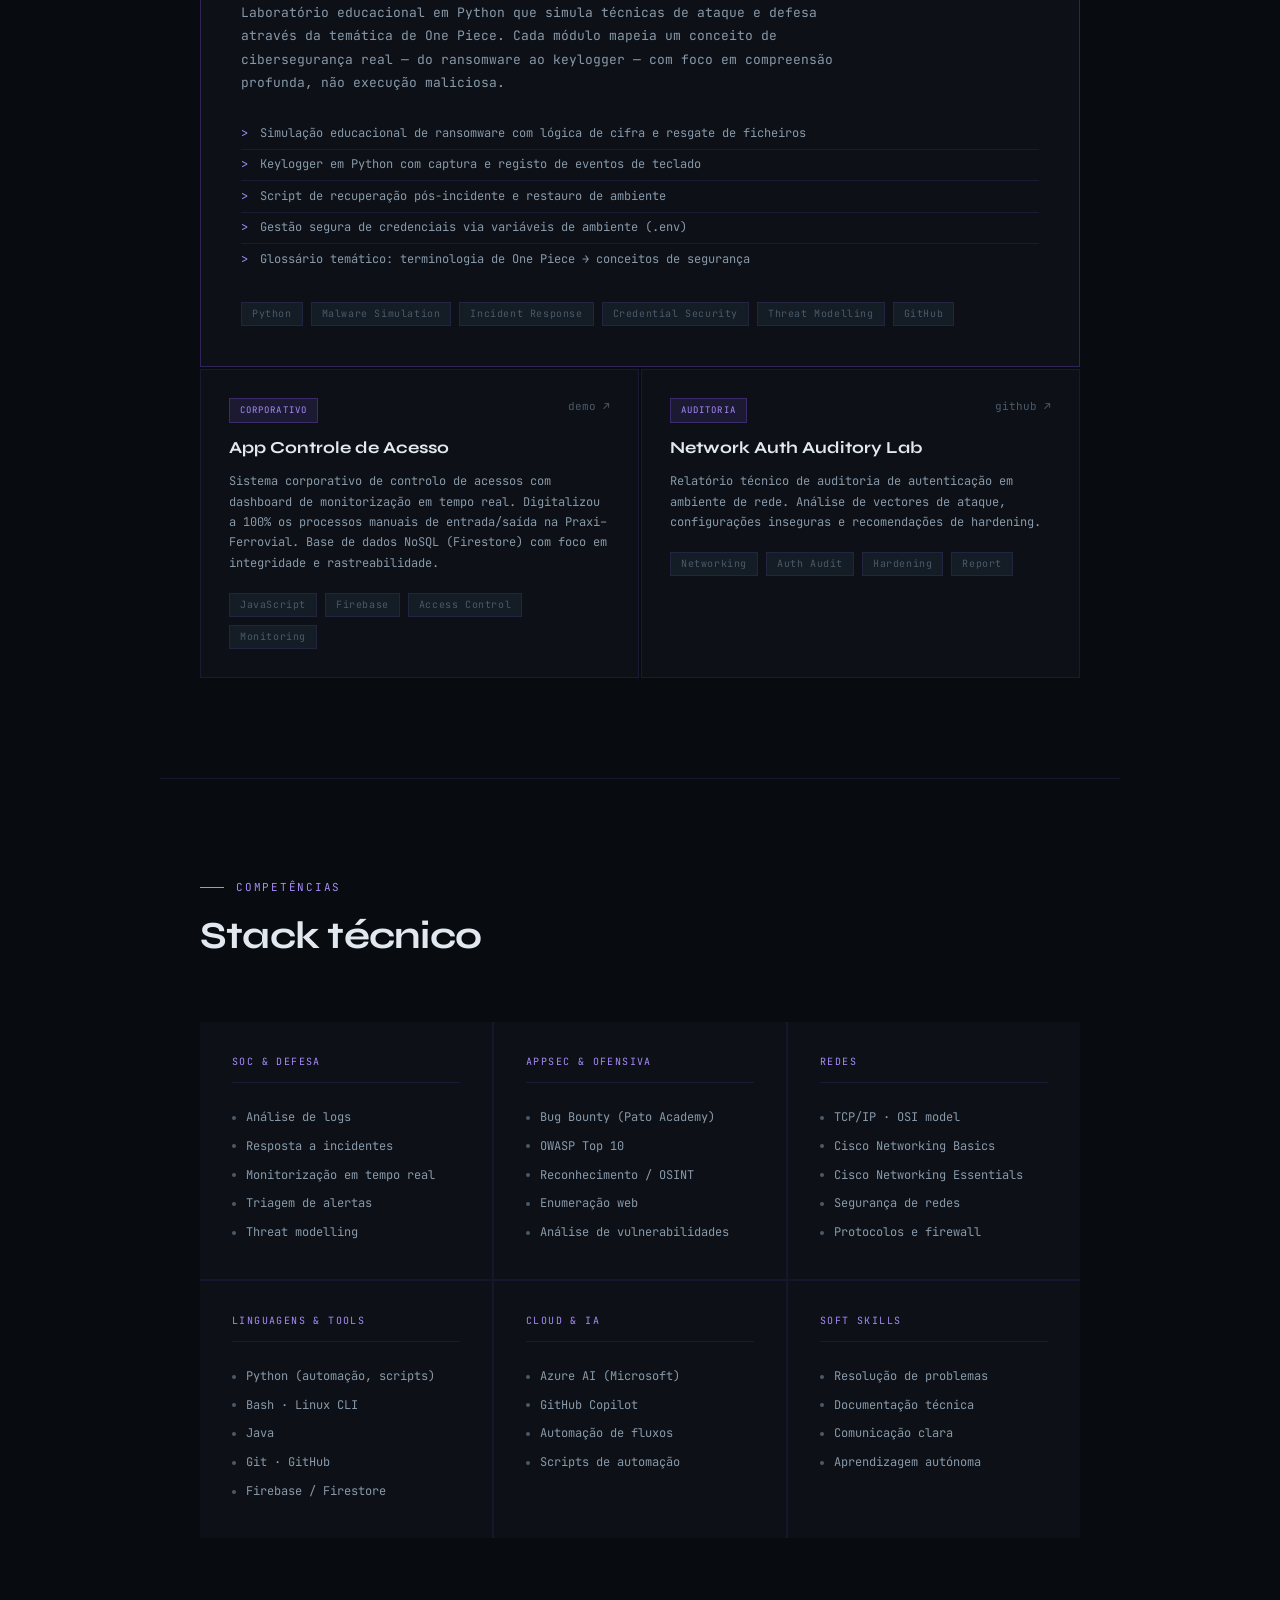
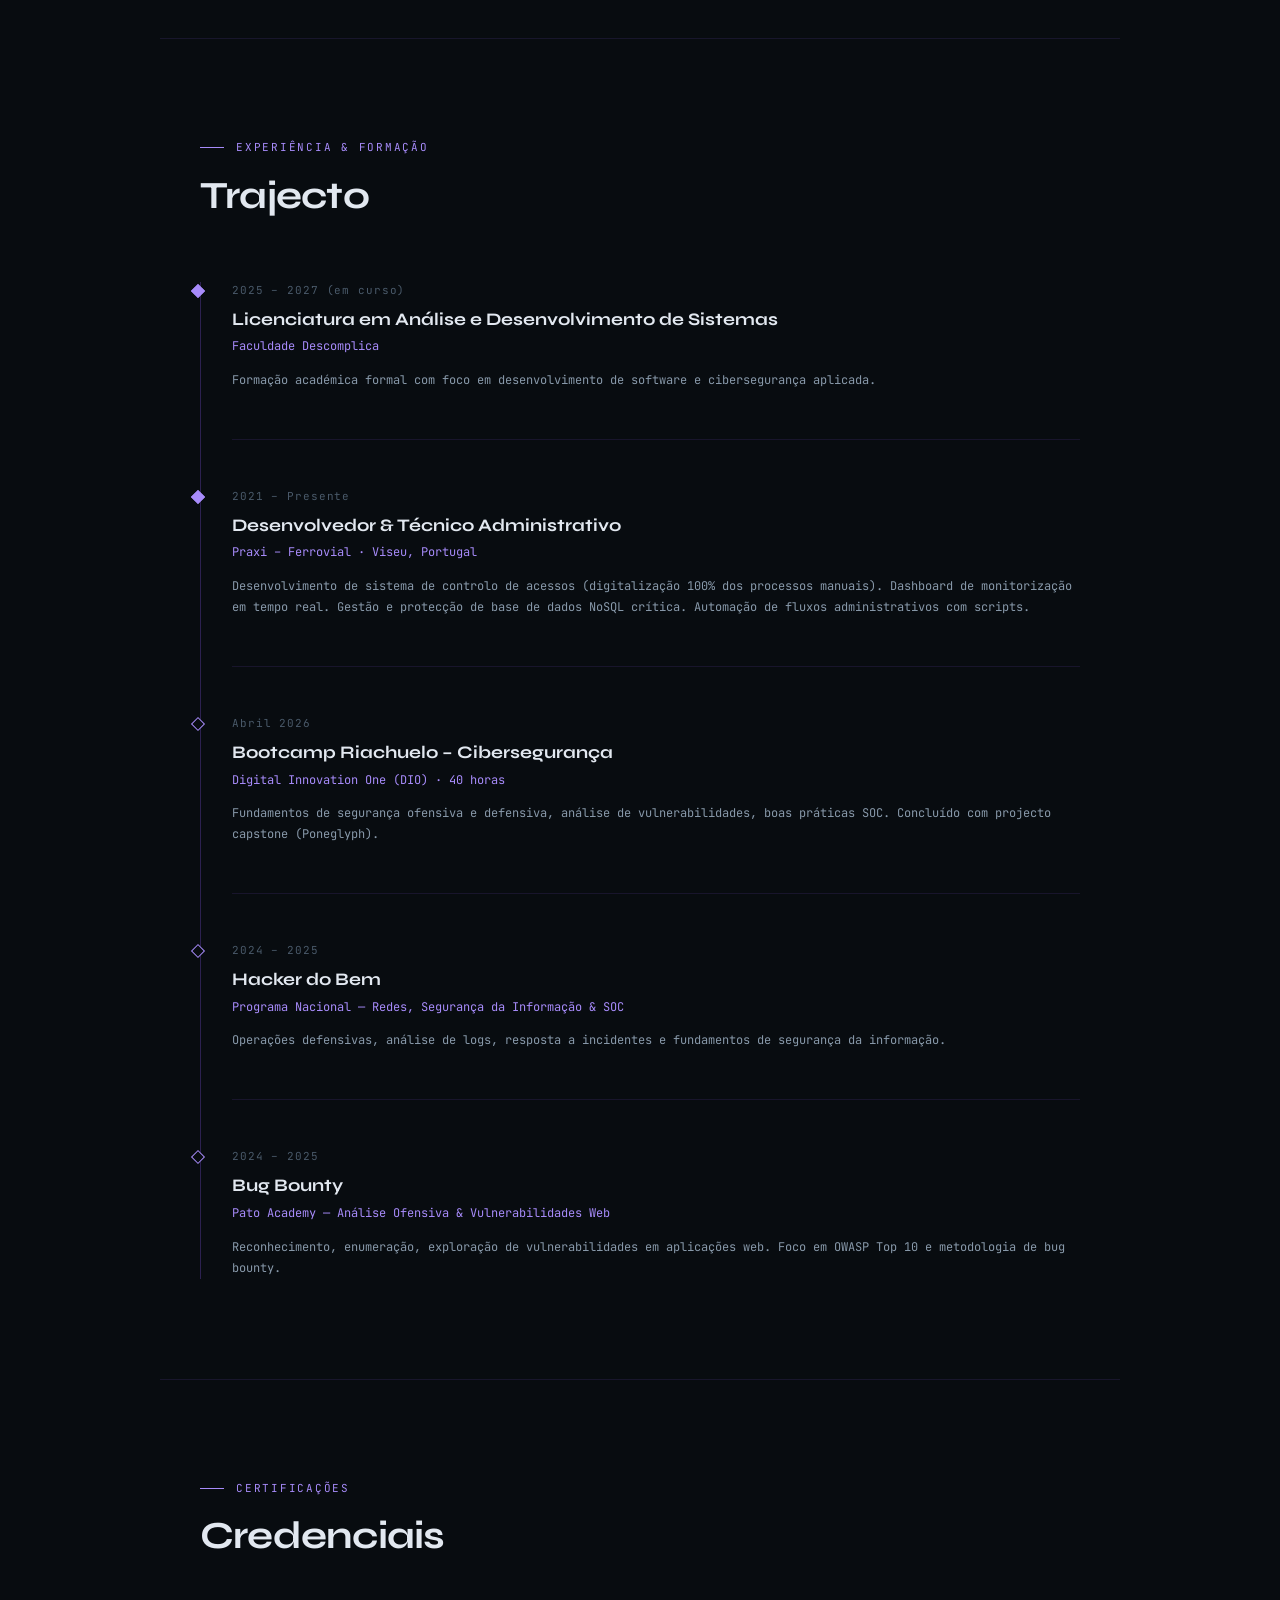
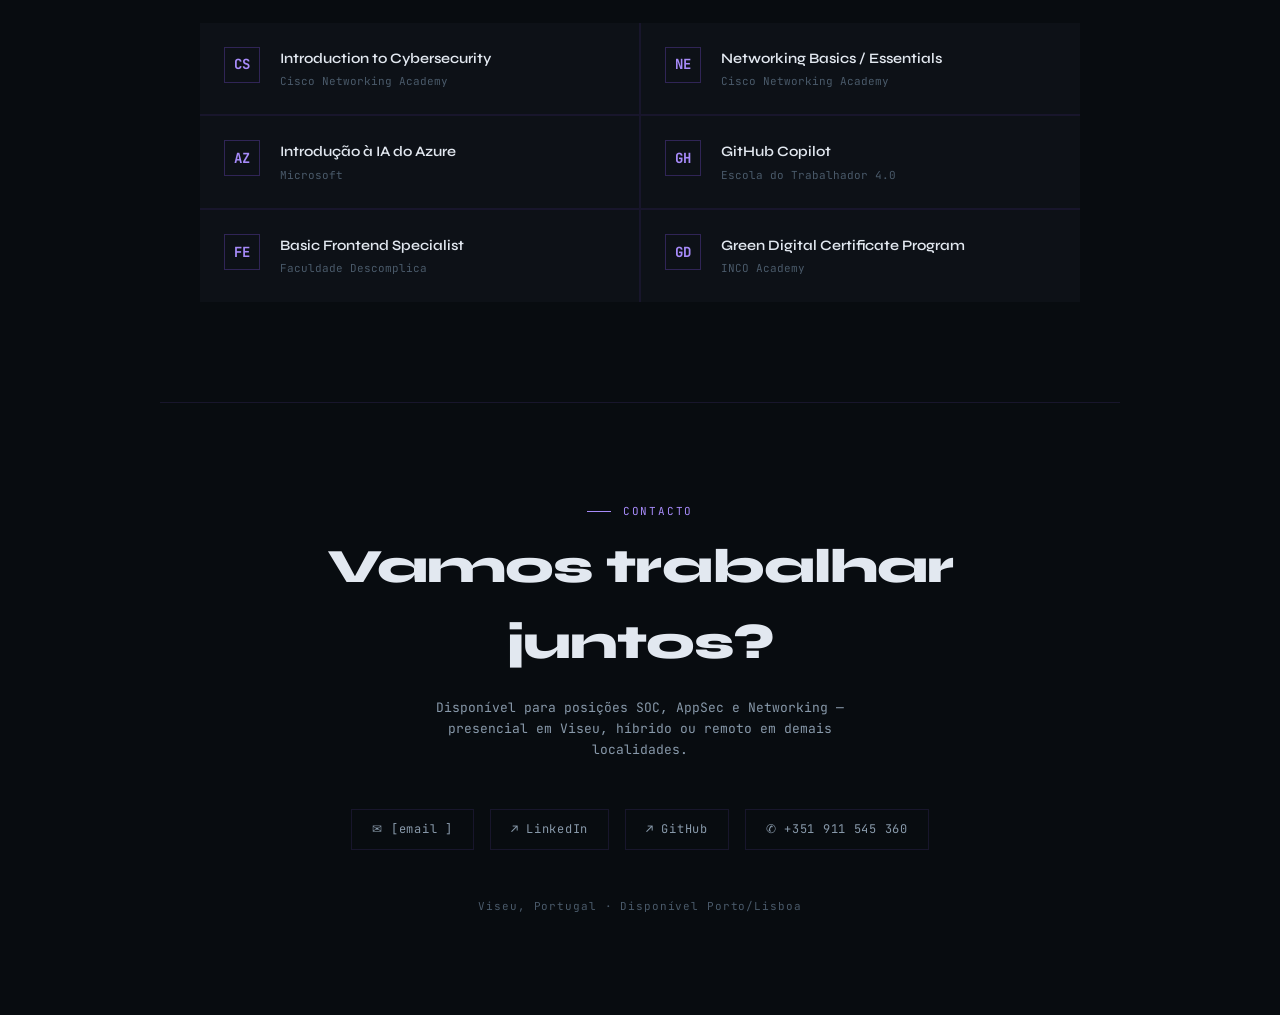
==== commit 4587830c: "Add files via upload" ====
--- a/index.html
+++ b/index.html
@@ -302,6 +302,23 @@
     align-items: start;
   }
 
+  .about-photo-wrap {
+    position: sticky;
+    top: 80px;
+  }
+
+  .about-photo {
+    width: 180px;
+    height: 180px;
+    border-radius: 50%;
+    border: 2px solid rgba(139,92,246,0.5);
+    display: block;
+    object-fit: cover;
+    object-position: center top;
+    background: #0d1117;
+    filter: grayscale(10%) contrast(1.08) brightness(0.95);
+    box-shadow: 0 0 0 6px rgba(139,92,246,0.08);
+  }
 
   .about-text p {
     font-family: var(--mono);
@@ -786,6 +803,8 @@
     section { padding: 60px 1.25rem; }
     #hero { padding: 90px 1.25rem 3rem; }
     .about-grid { grid-template-columns: 1fr; gap: 2rem; }
+    .about-photo { width: 120px; height: 120px; margin: 0 auto 1.5rem; }
+    .about-photo-wrap { text-align: center; position: static; }
     .about-stats { grid-template-columns: 1fr 1fr; }
     .skills-grid { grid-template-columns: 1fr; }
     .projects-secondary { grid-template-columns: 1fr; }
@@ -845,6 +864,9 @@
   <div class="section-title">Quem sou</div>
   <div class="about-grid">
     <div class="about-photo-col">
+      <div class="about-photo-wrap">
+        <img src="[data-uri]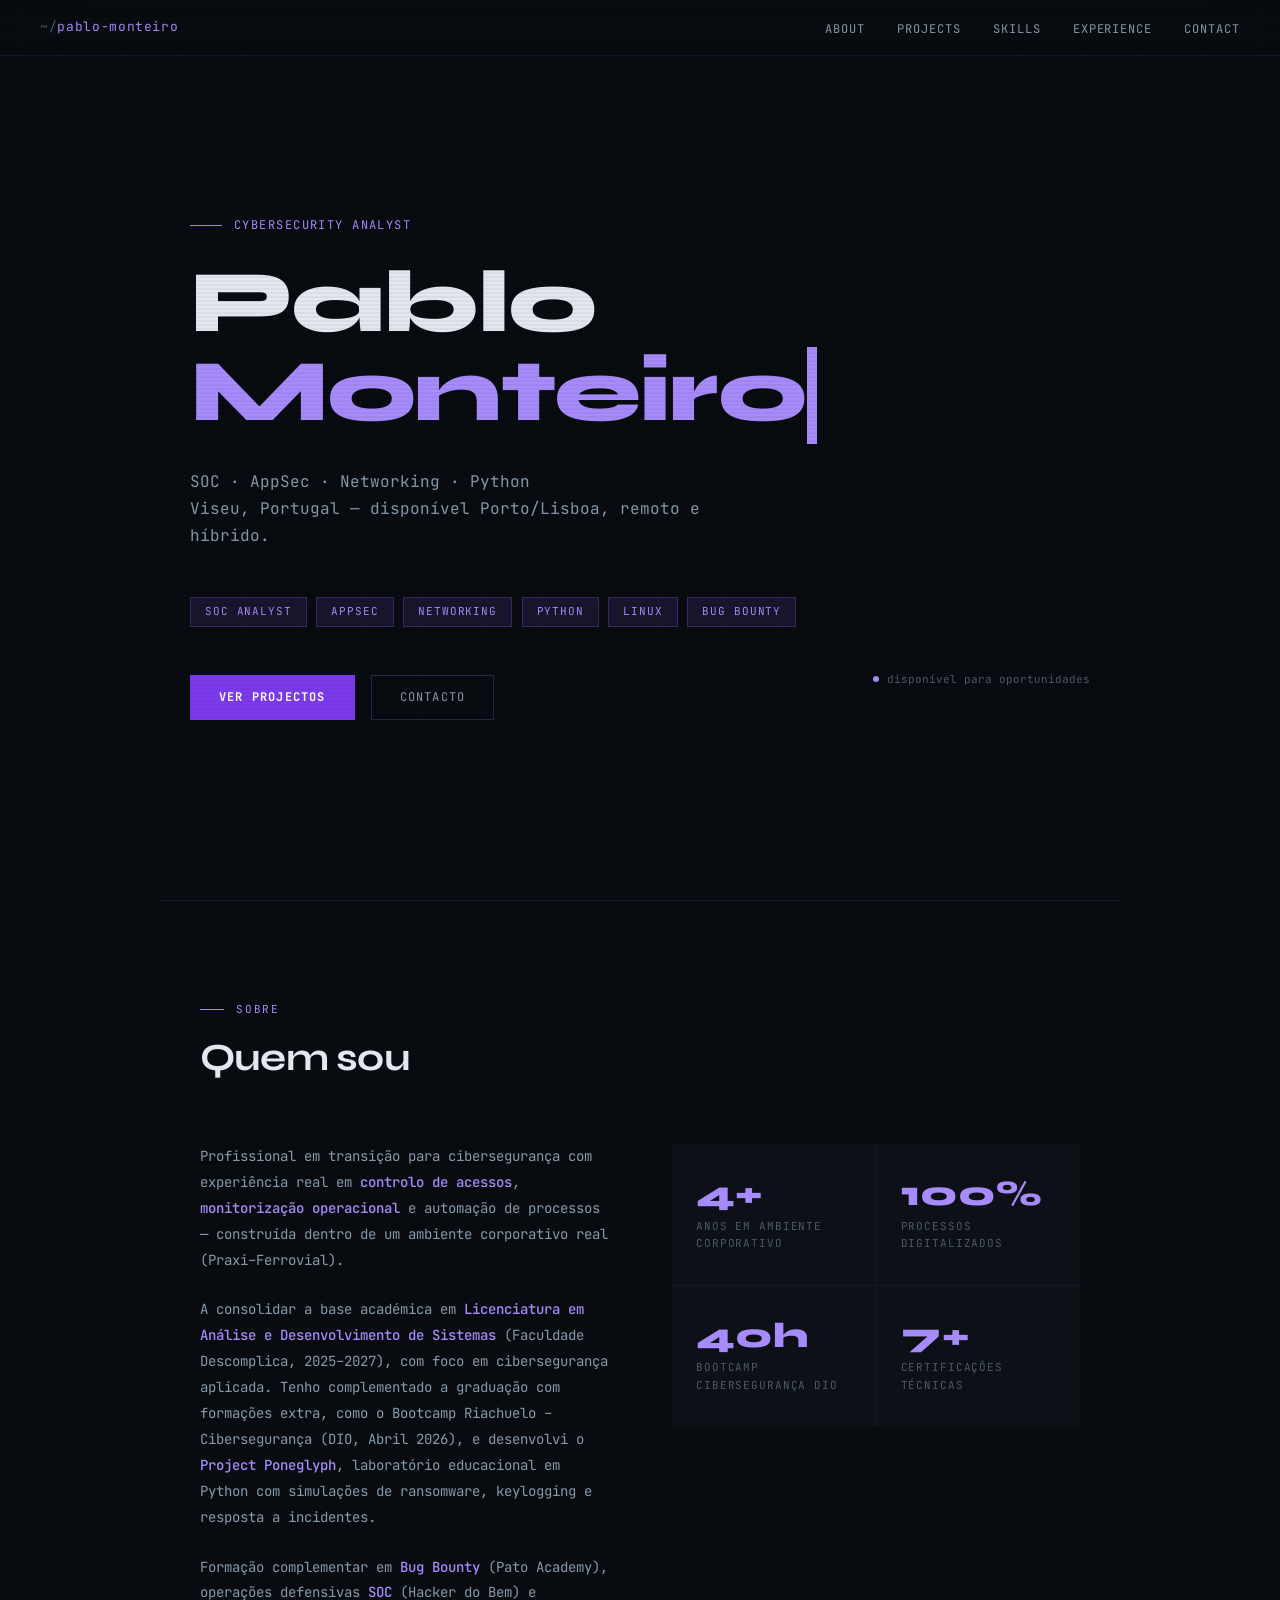
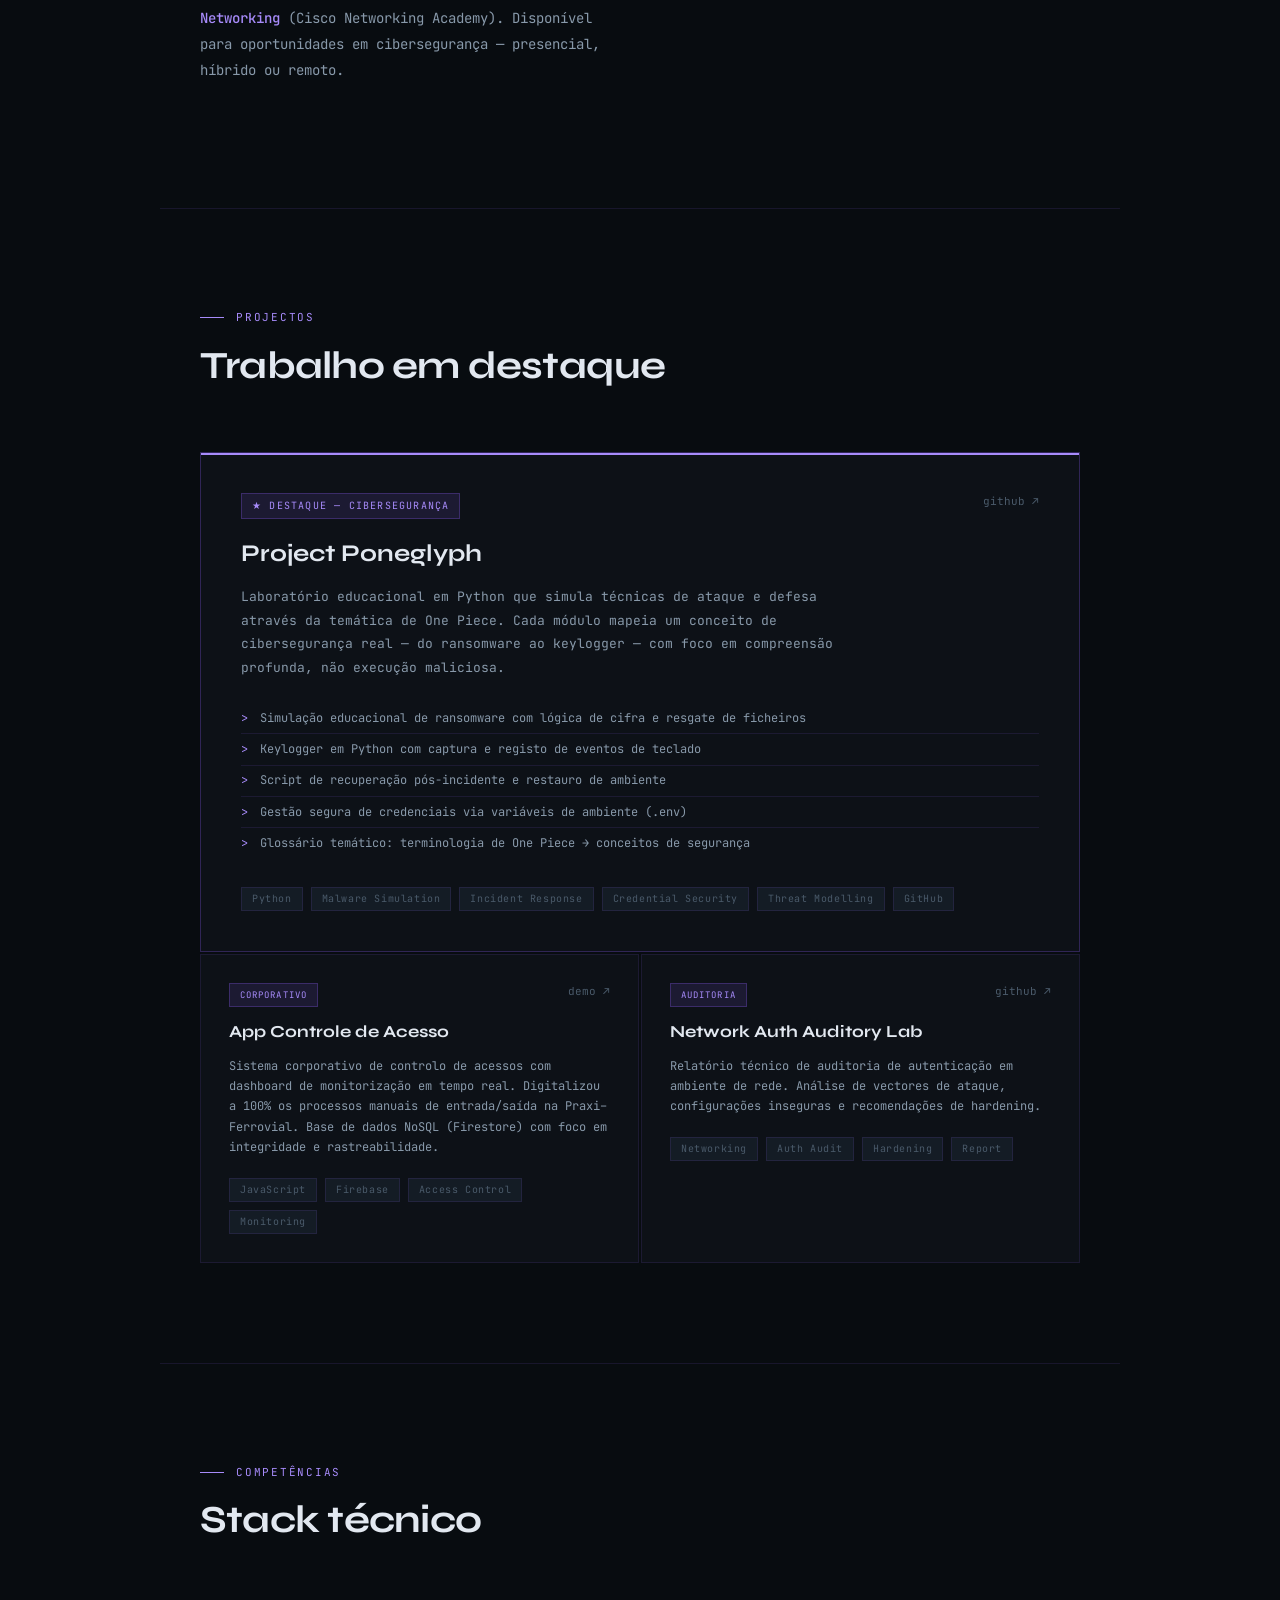
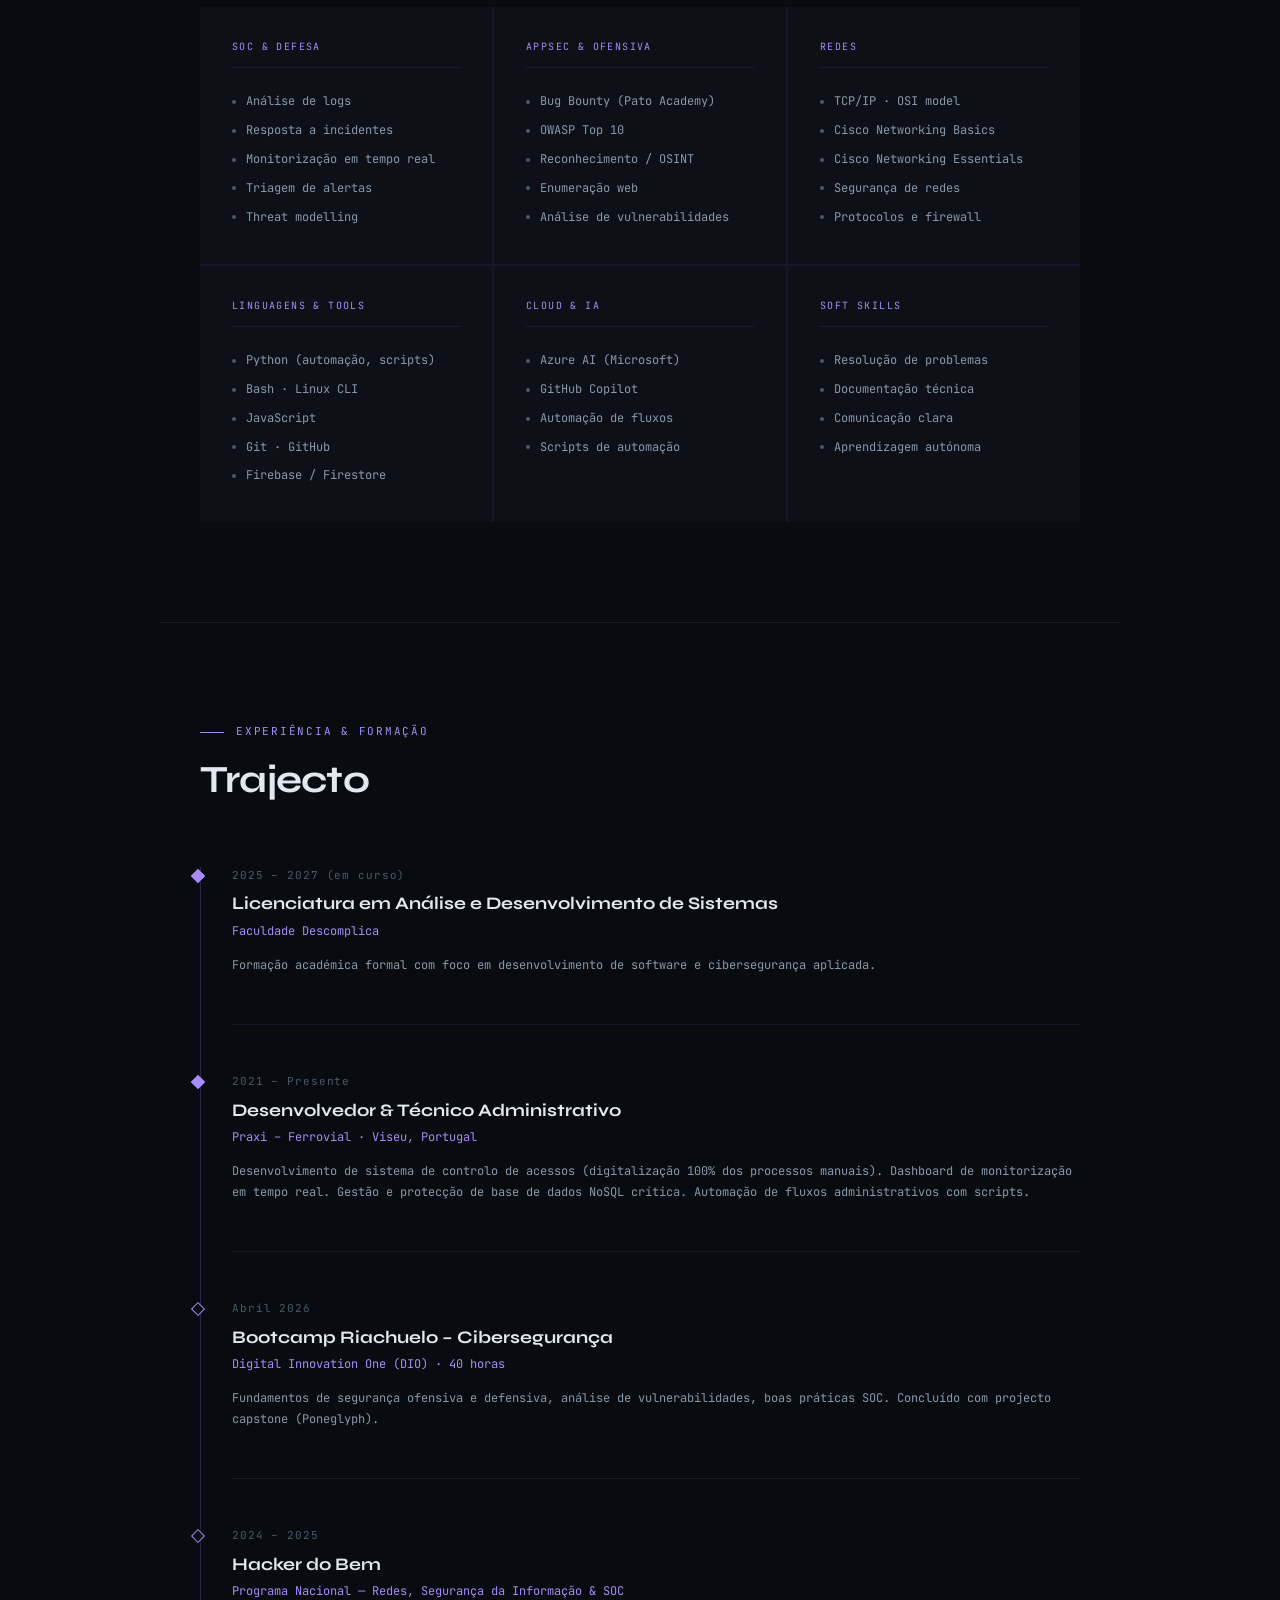
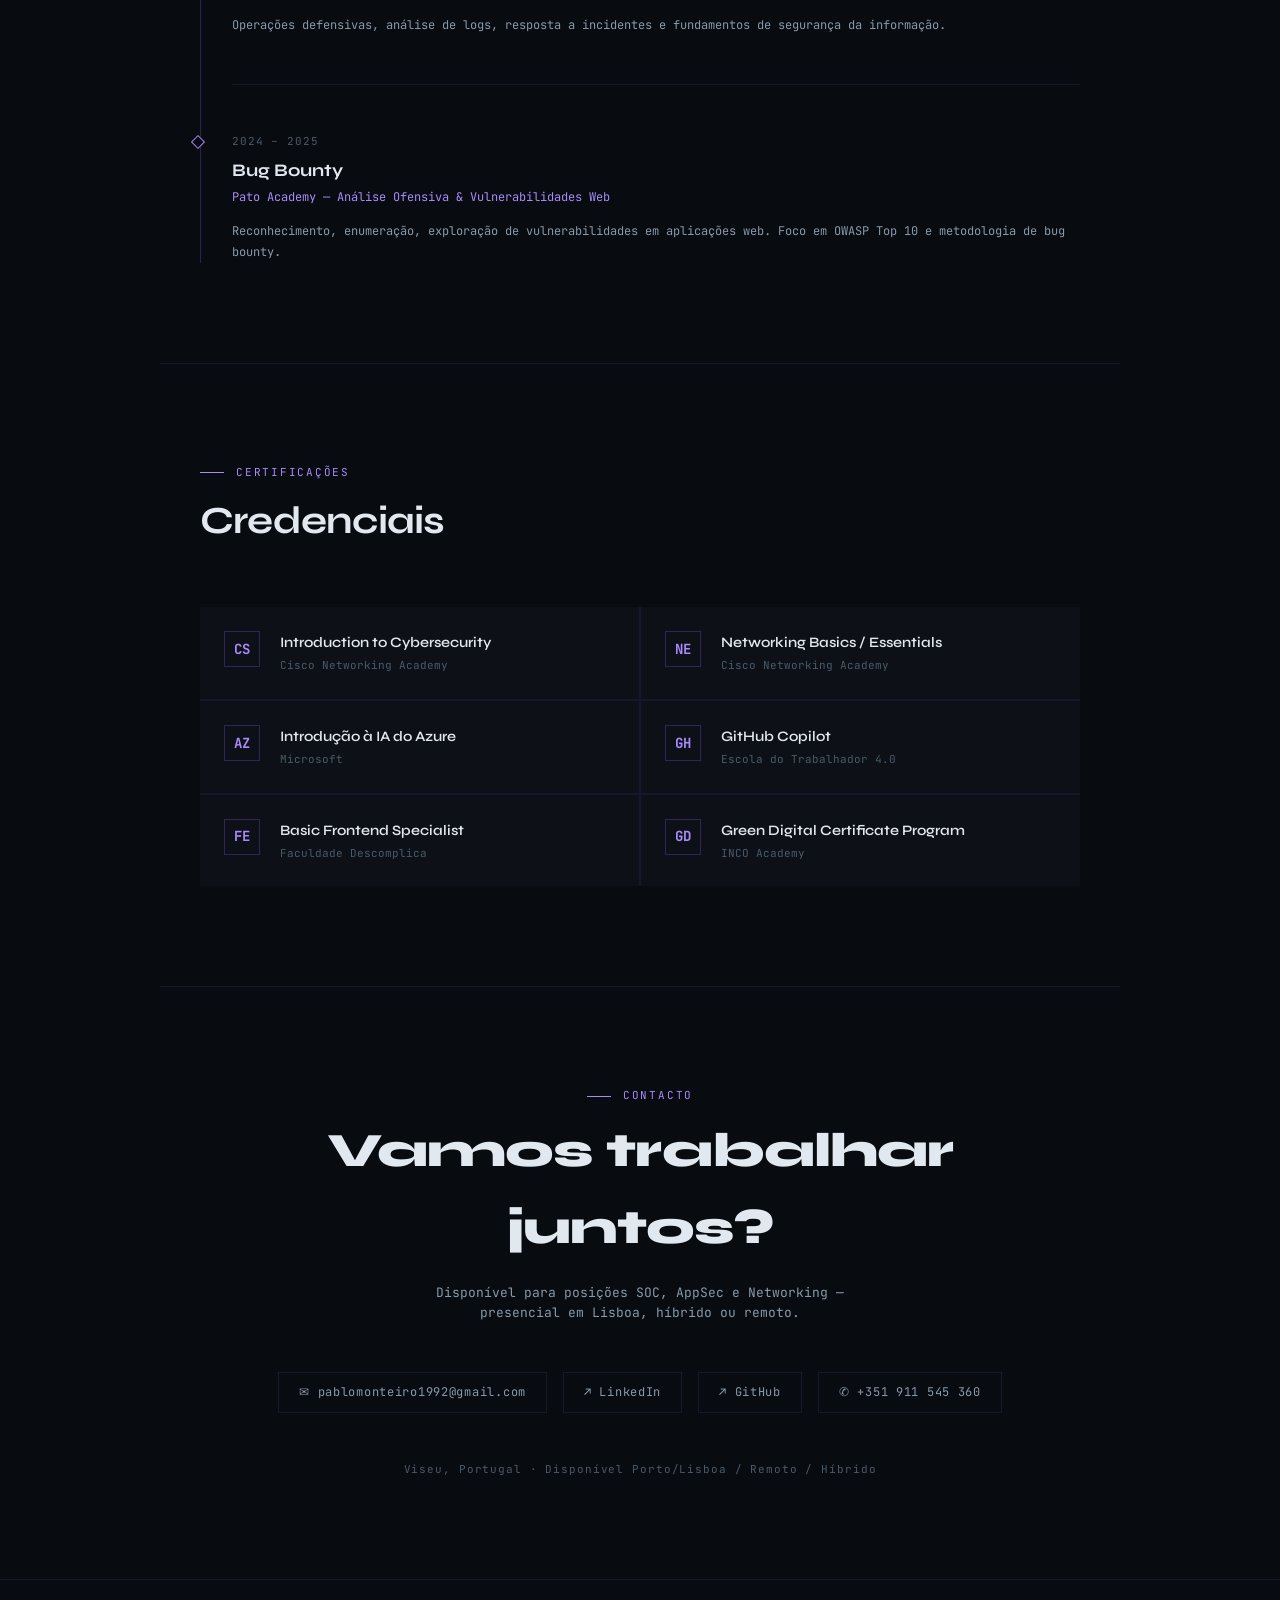
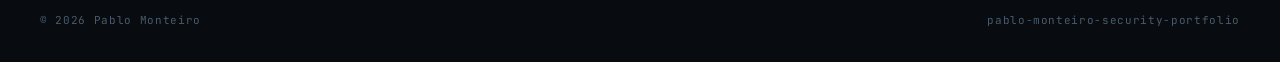
==== commit 104c8a04: "Add files via upload" ====
--- a/index.html
+++ b/index.html
@@ -297,27 +297,9 @@
 
   .about-grid {
     display: grid;
-    grid-template-columns: 200px 1fr 1fr;
-    gap: 3rem;
+    grid-template-columns: 1fr 1fr;
+    gap: 4rem;
     align-items: start;
-  }
-
-  .about-photo-wrap {
-    position: sticky;
-    top: 80px;
-  }
-
-  .about-photo {
-    width: 180px;
-    height: 180px;
-    border-radius: 50%;
-    border: 2px solid rgba(139,92,246,0.5);
-    display: block;
-    object-fit: cover;
-    object-position: center top;
-    background: #0d1117;
-    filter: grayscale(10%) contrast(1.08) brightness(0.95);
-    box-shadow: 0 0 0 6px rgba(139,92,246,0.08);
   }
 
   .about-text p {
@@ -802,9 +784,7 @@
     .nav-links { display: none; }
     section { padding: 60px 1.25rem; }
     #hero { padding: 90px 1.25rem 3rem; }
-    .about-grid { grid-template-columns: 1fr; gap: 2rem; }
-    .about-photo { width: 120px; height: 120px; margin: 0 auto 1.5rem; }
-    .about-photo-wrap { text-align: center; position: static; }
+    .about-grid { grid-template-columns: 1fr; gap: 2.5rem; }
     .about-stats { grid-template-columns: 1fr 1fr; }
     .skills-grid { grid-template-columns: 1fr; }
     .projects-secondary { grid-template-columns: 1fr; }
@@ -863,18 +843,14 @@
   <div class="section-label">sobre</div>
   <div class="section-title">Quem sou</div>
   <div class="about-grid">
-    <div class="about-photo-col">
-      <div class="about-photo-wrap">
-        <img src="[data-uri]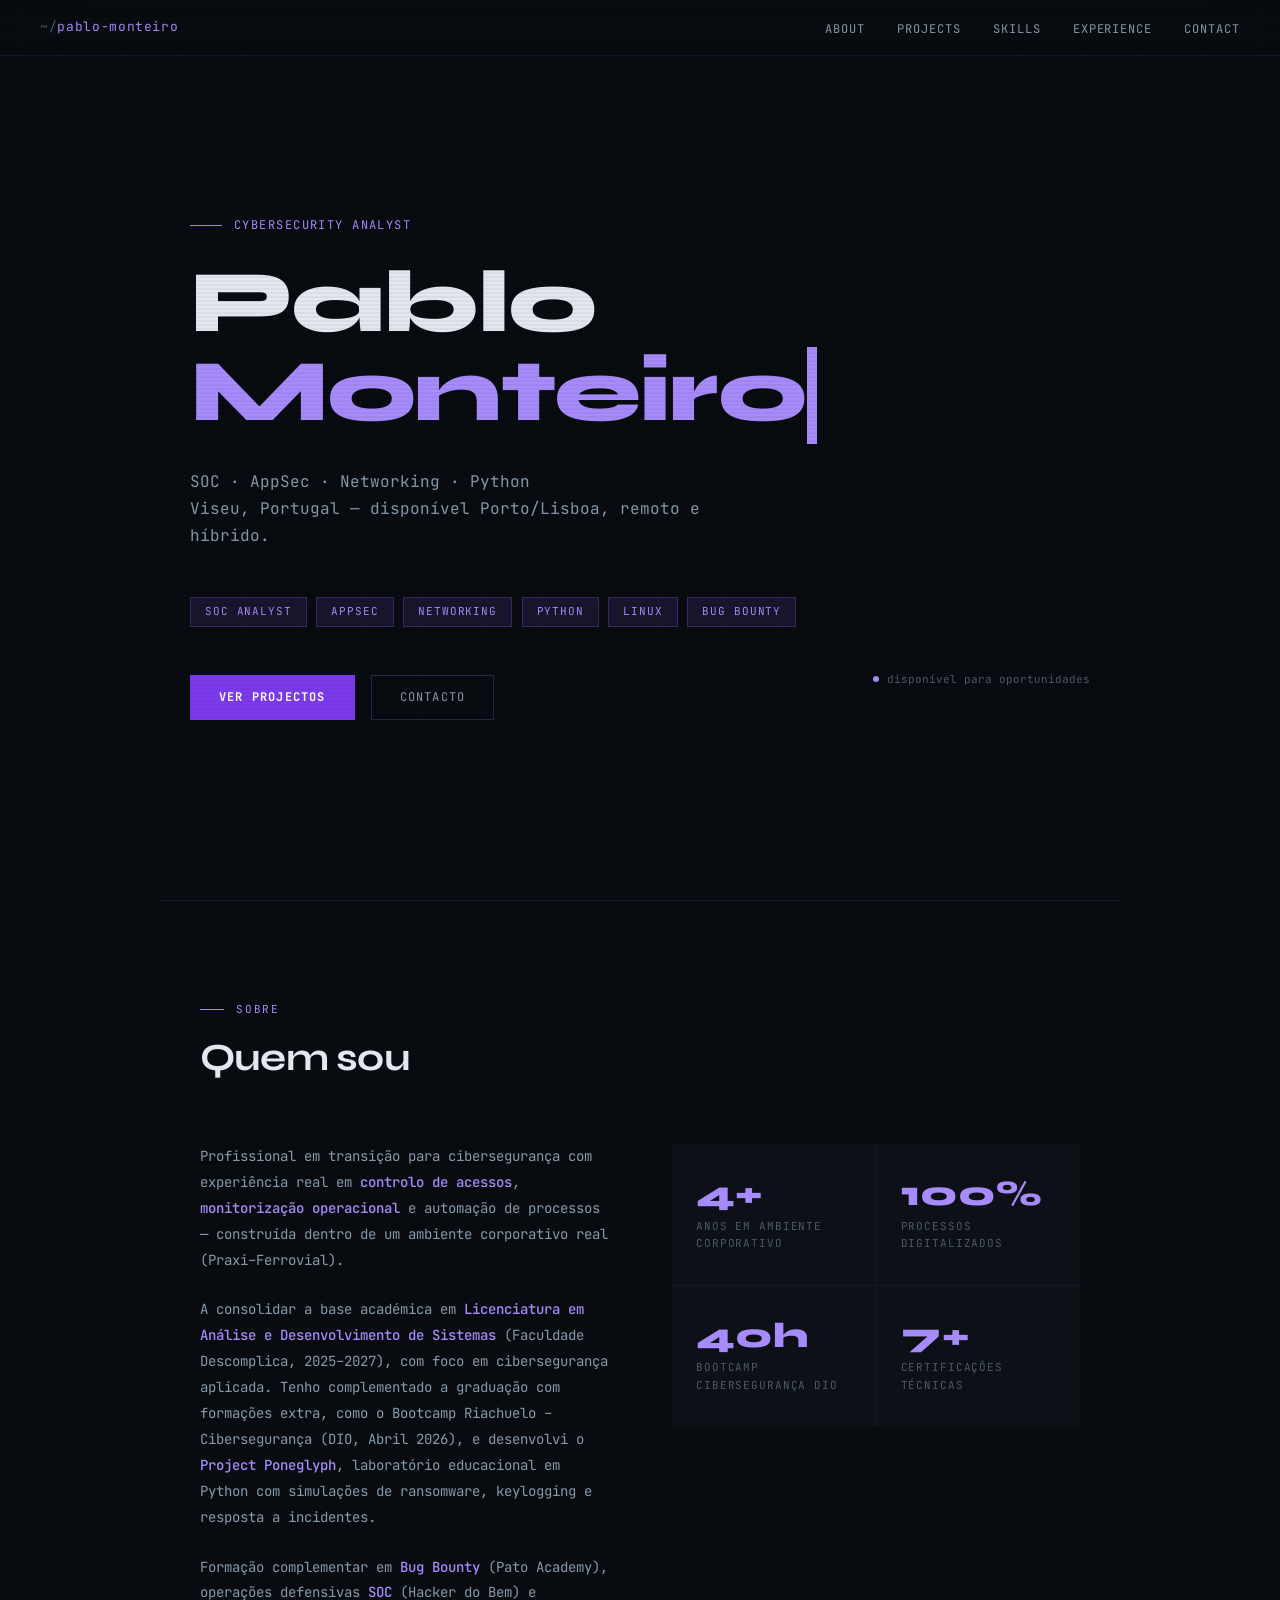
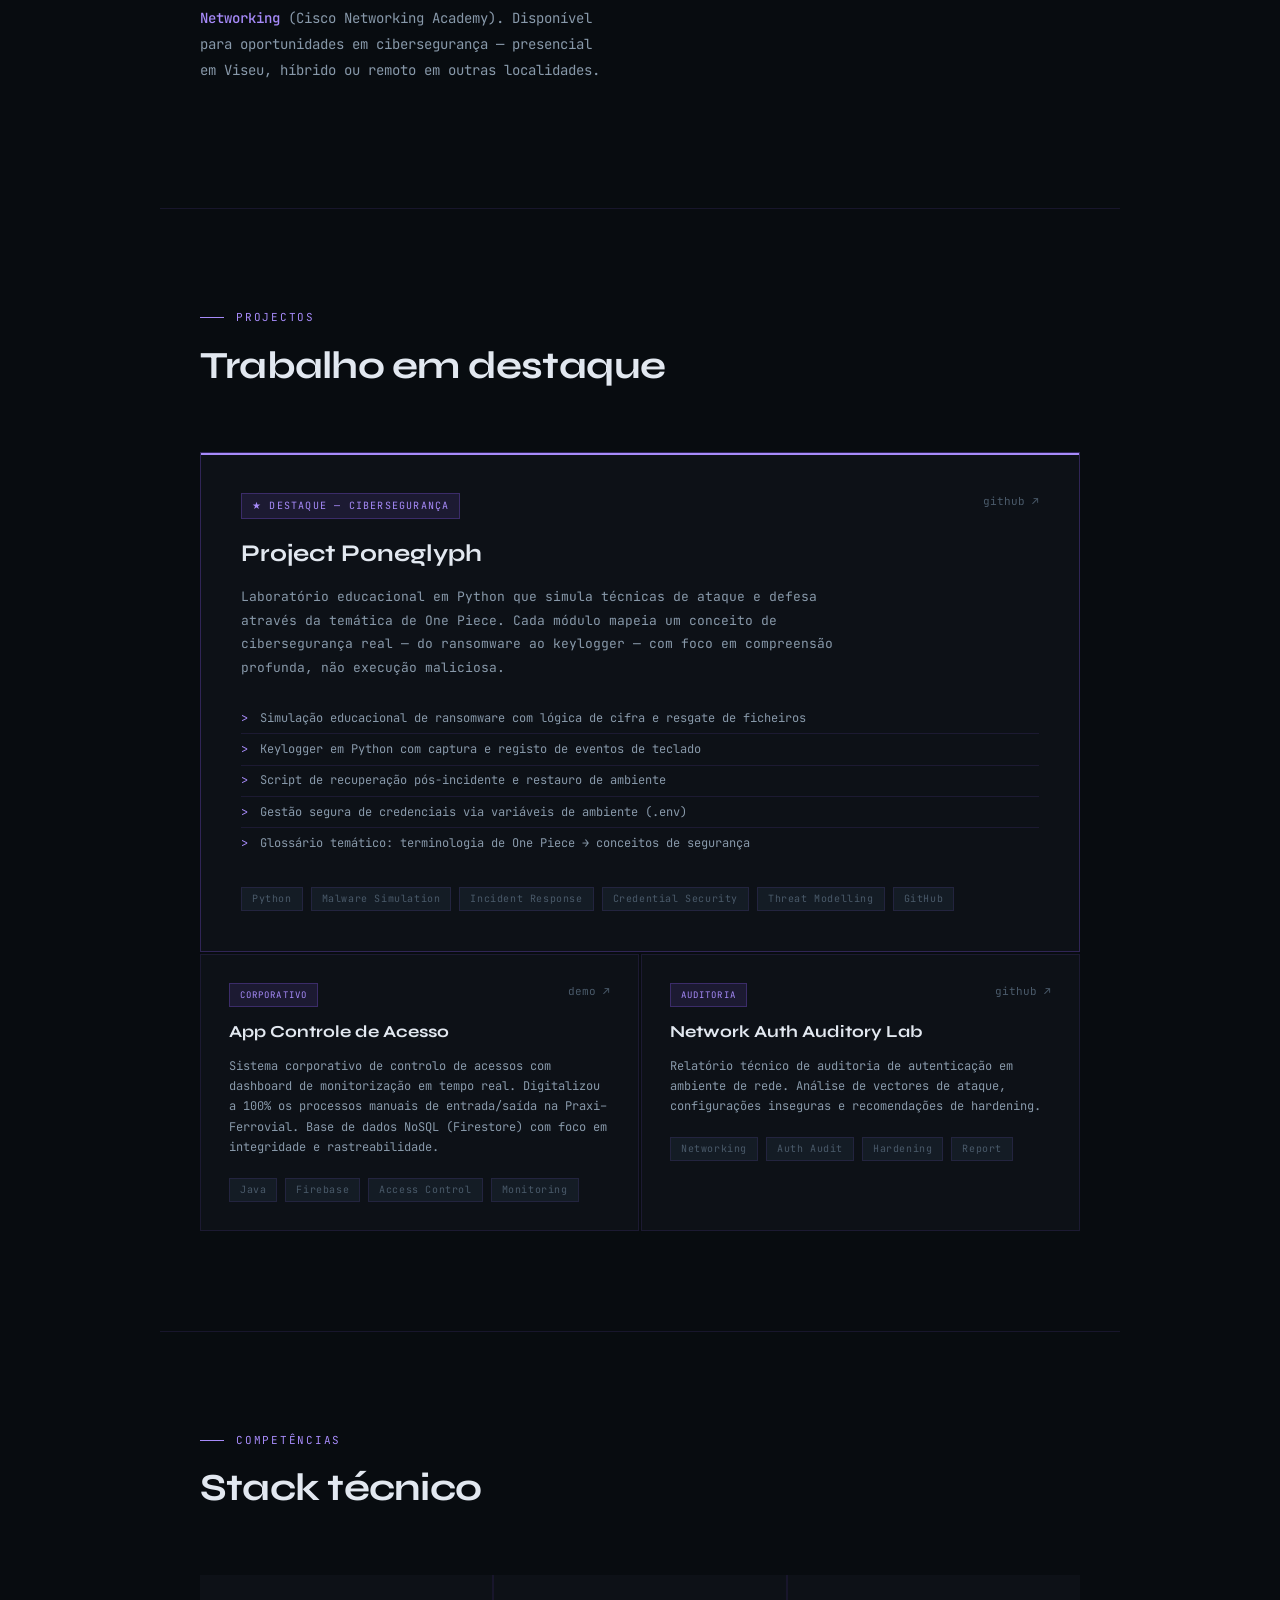
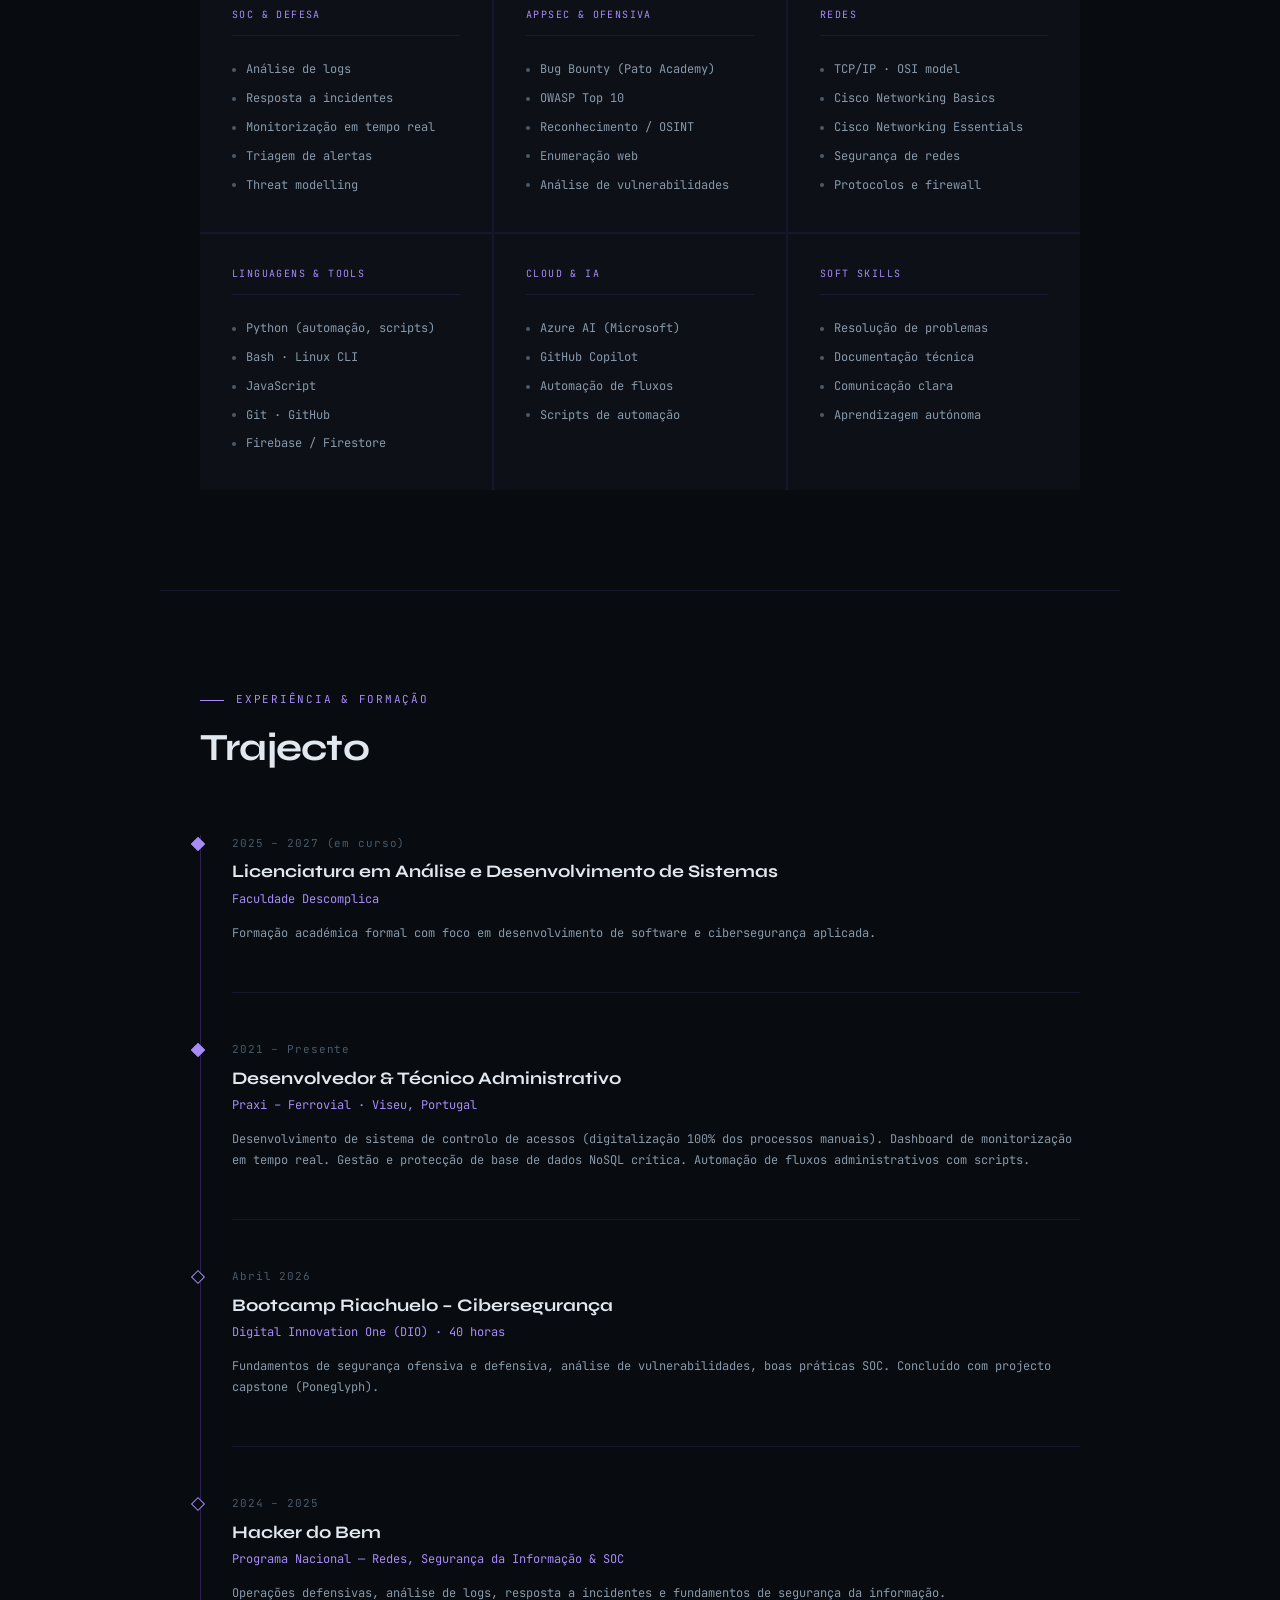
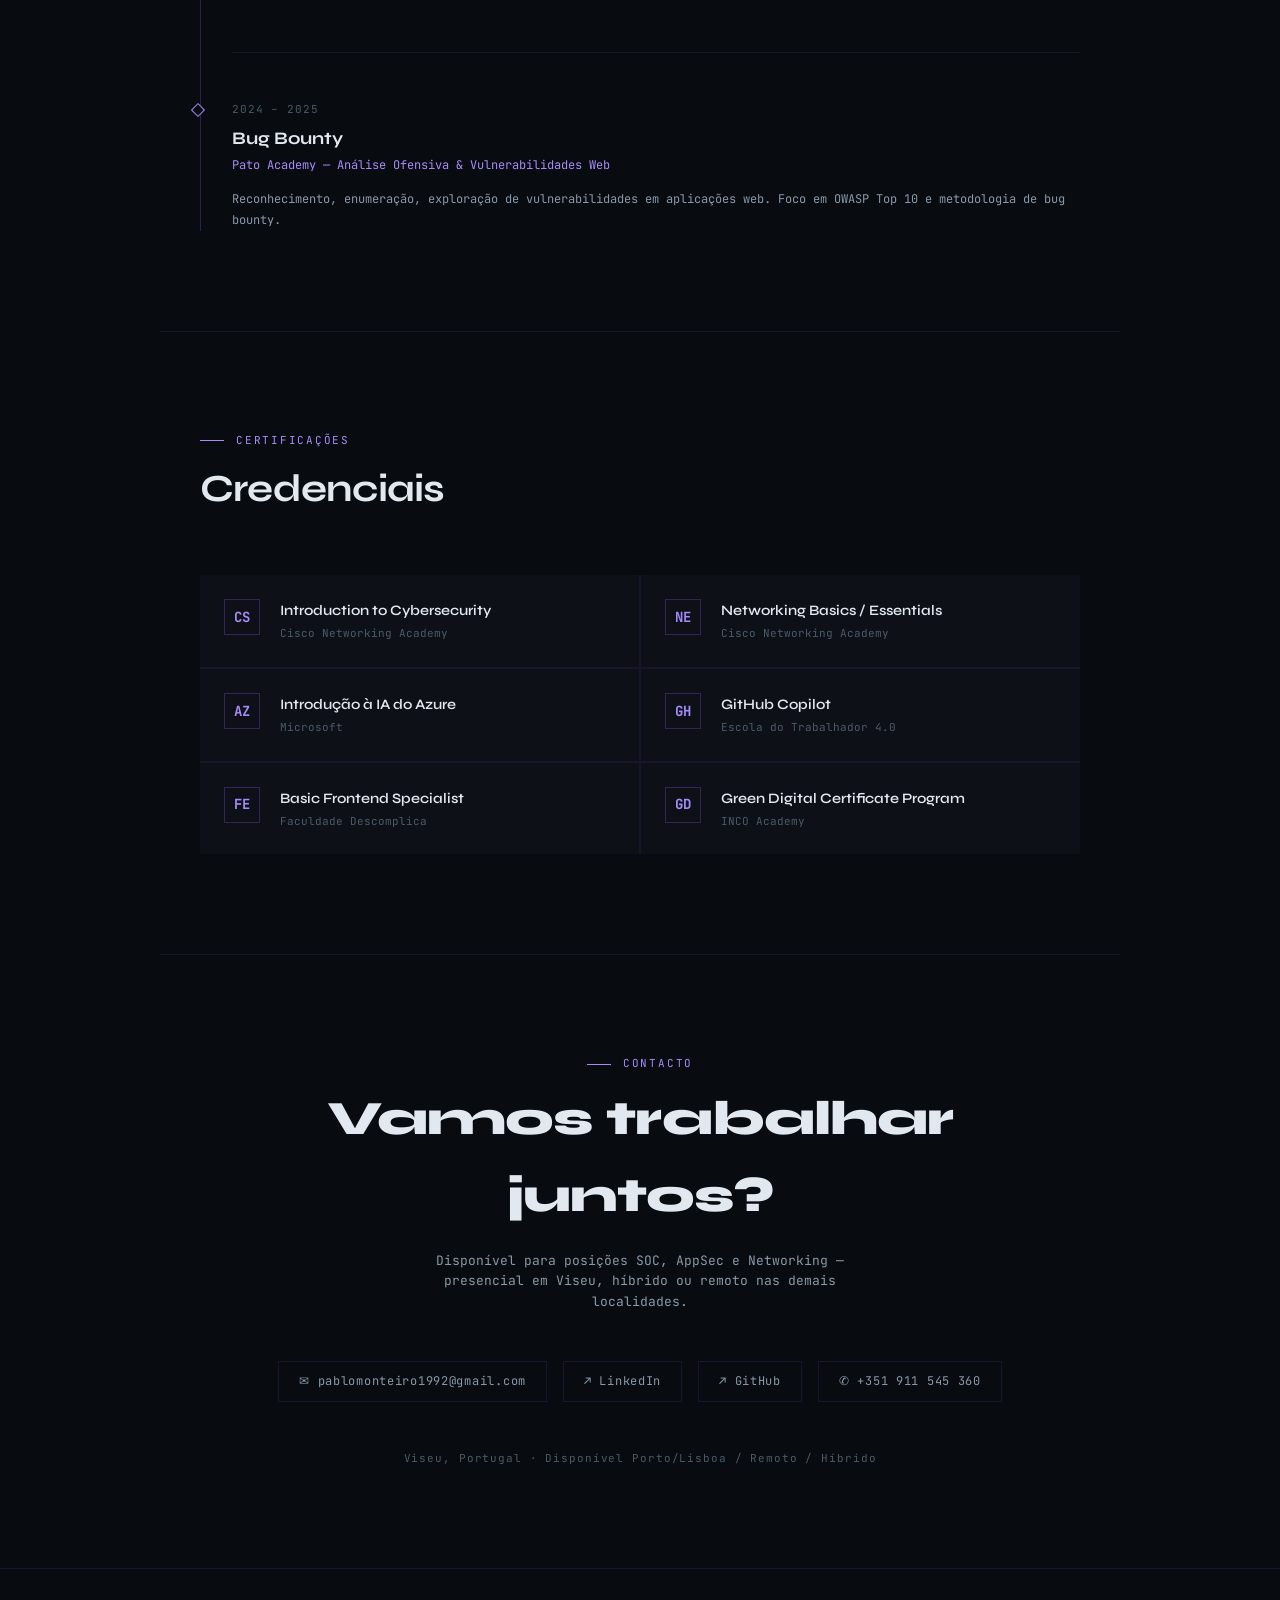
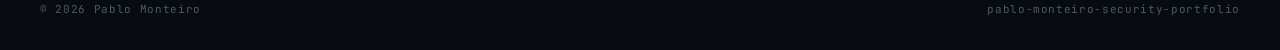
==== commit 843d670b: "Update index.html" ====
--- a/index.html
+++ b/index.html
@@ -860,7 +860,7 @@
         Formação complementar em <strong>Bug Bounty</strong> (Pato Academy),
         operações defensivas <strong>SOC</strong> (Hacker do Bem) e
         <strong>Networking</strong> (Cisco Networking Academy).
-        Disponível para oportunidades em cibersegurança — presencial, híbrido ou remoto.
+        Disponível para oportunidades em cibersegurança — presencial em Viseu, híbrido ou remoto em outras localidades.
       </p>
     </div>
     <div class="about-stats">
@@ -936,7 +936,7 @@
         Base de dados NoSQL (Firestore) com foco em integridade e rastreabilidade.
       </p>
       <div class="tags">
-        <span class="tag">JavaScript</span>
+        <span class="tag">Java</span>
         <span class="tag">Firebase</span>
         <span class="tag">Access Control</span>
         <span class="tag">Monitoring</span>
@@ -1122,7 +1122,7 @@
   <div class="contact-title">Vamos trabalhar juntos?</div>
   <p class="contact-sub">
     Disponível para posições SOC, AppSec e Networking —
-    presencial em Lisboa, híbrido ou remoto.
+    presencial em Viseu, híbrido ou remoto nas demais localidades.
   </p>
   <div class="contact-links">
     <a href="mailto:pablomonteiro1992@gmail.com" class="contact-link">
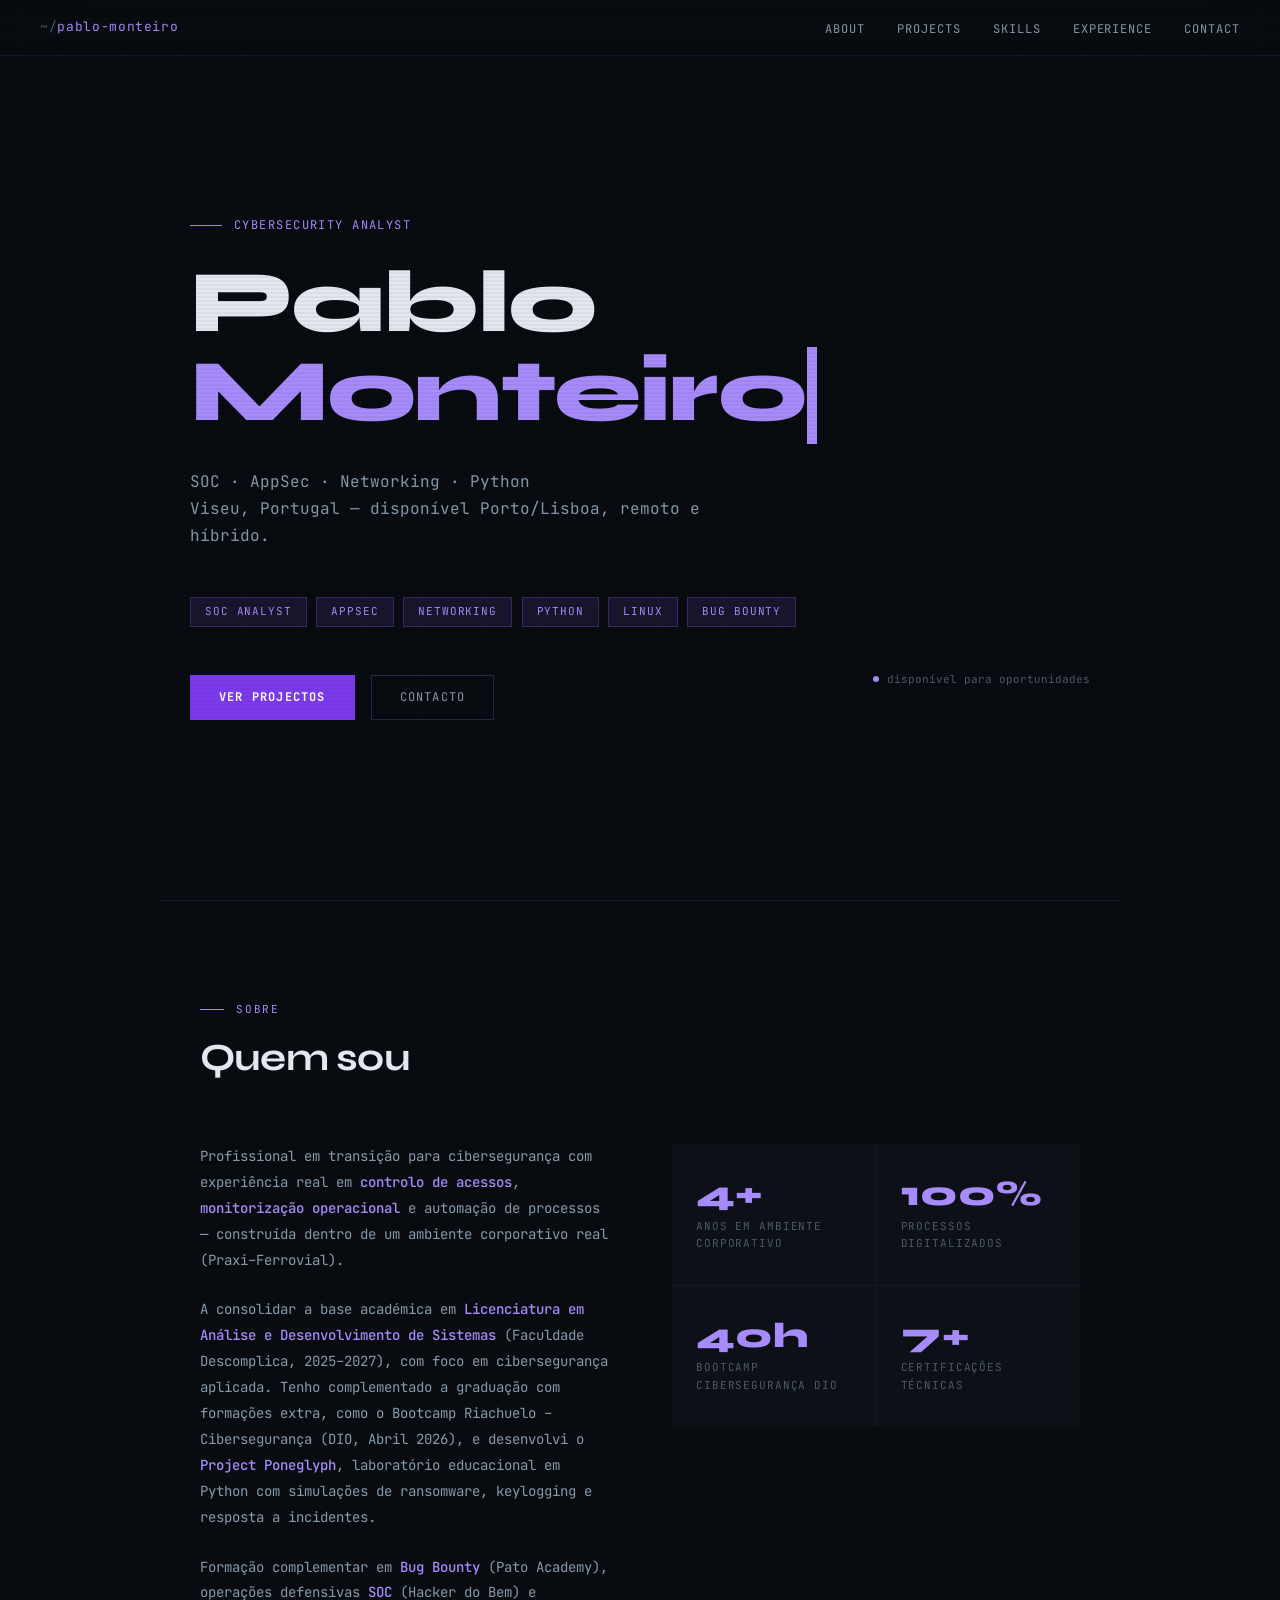
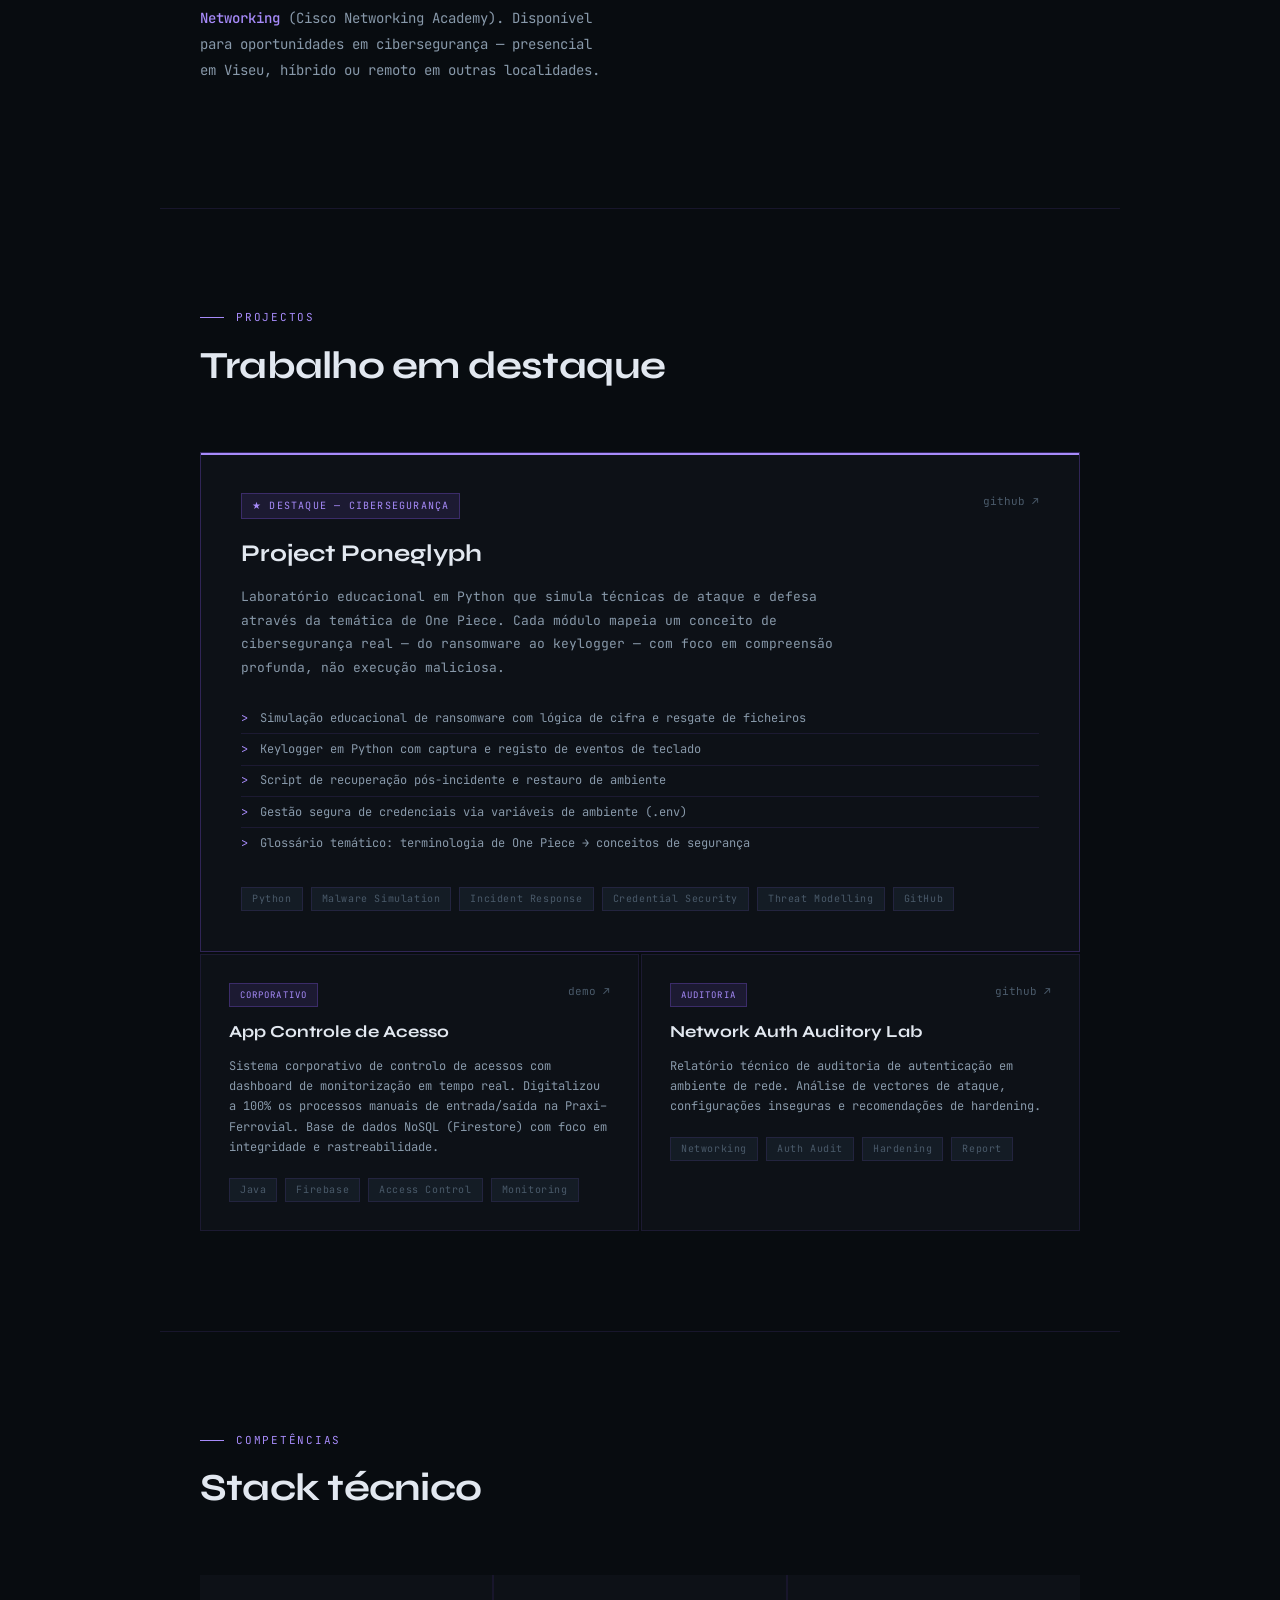
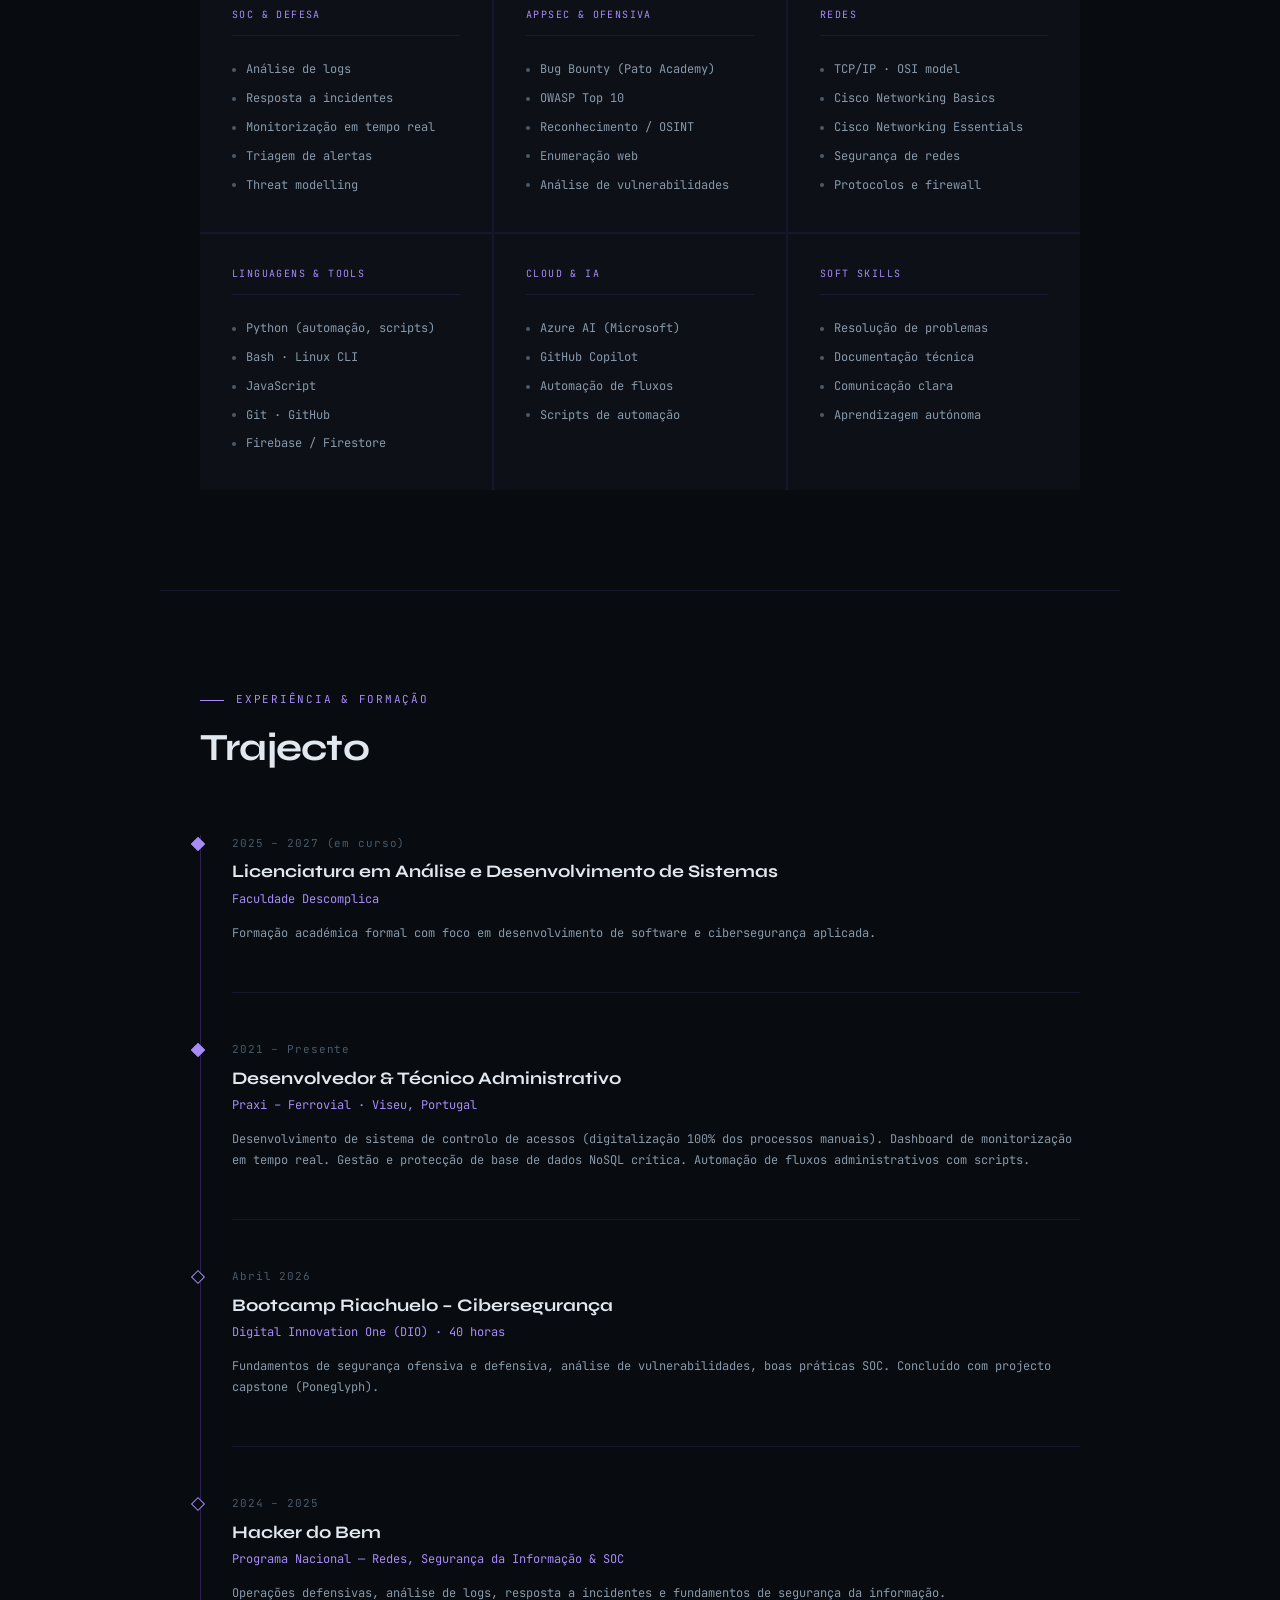
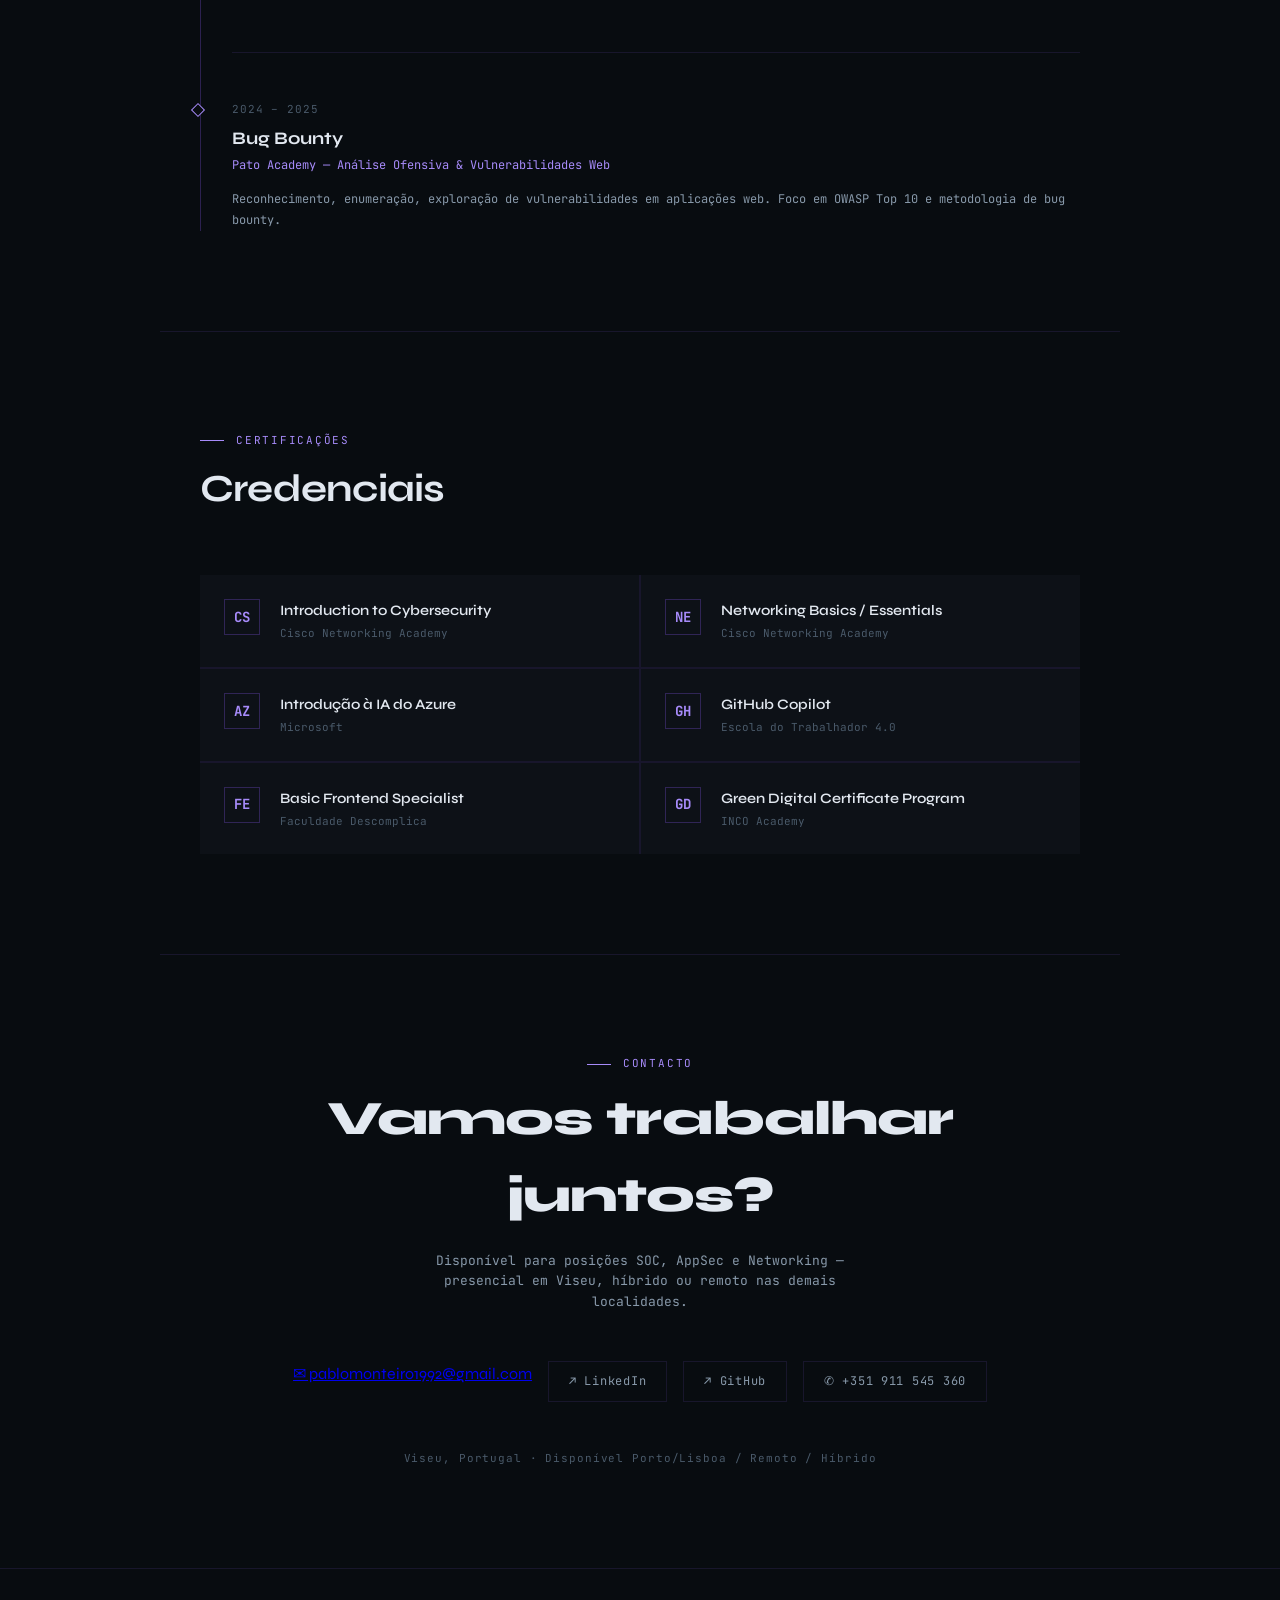
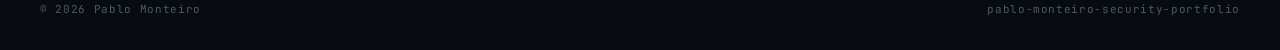
==== commit 695c6b93: "Update index.html" ====
--- a/index.html
+++ b/index.html
@@ -1125,7 +1125,7 @@
     presencial em Viseu, híbrido ou remoto nas demais localidades.
   </p>
   <div class="contact-links">
-    <a href="mailto:pablomonteiro1992@gmail.com" class="contact-link">
+    <a href="mailto:pablomonteiro1992@gmail.com">
       ✉ pablomonteiro1992@gmail.com
     </a>
     <a href="https://linkedin.com/in/pablo-monteiro-86a45b235" target="_blank" class="contact-link">
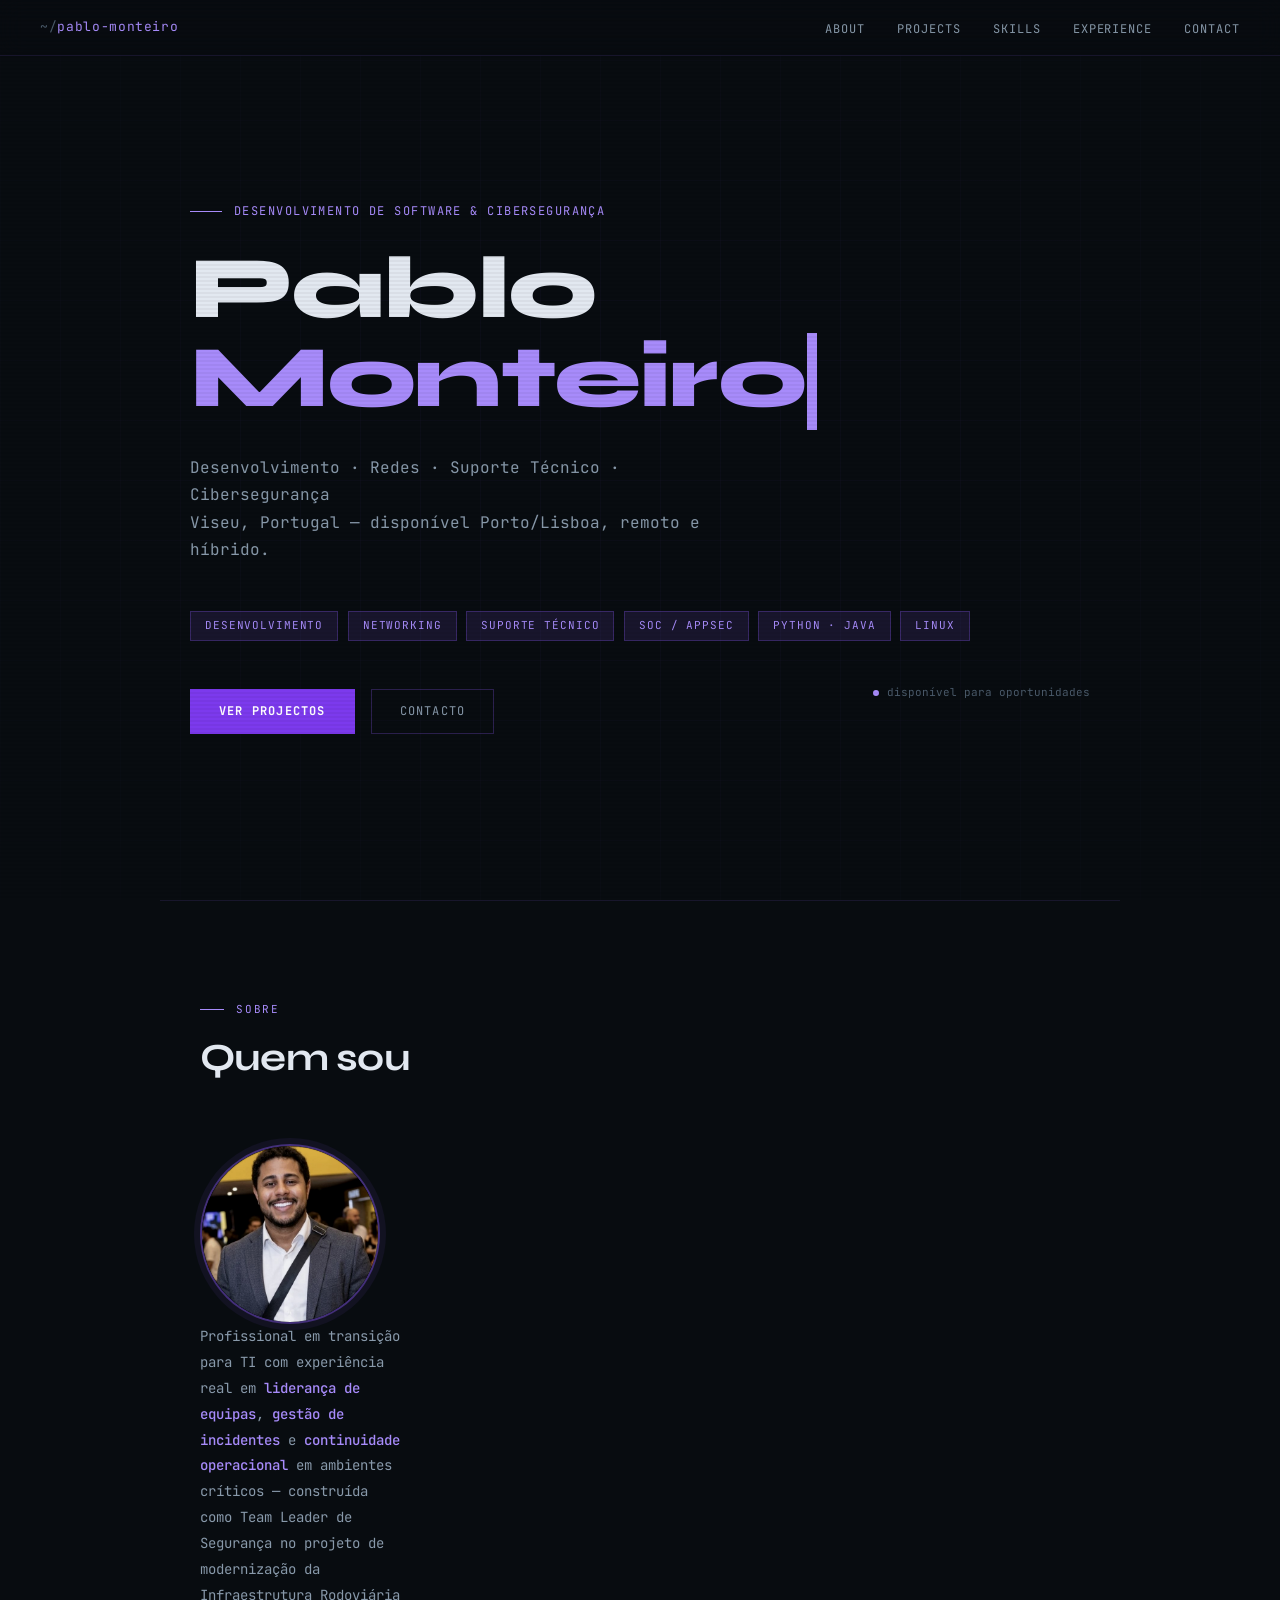
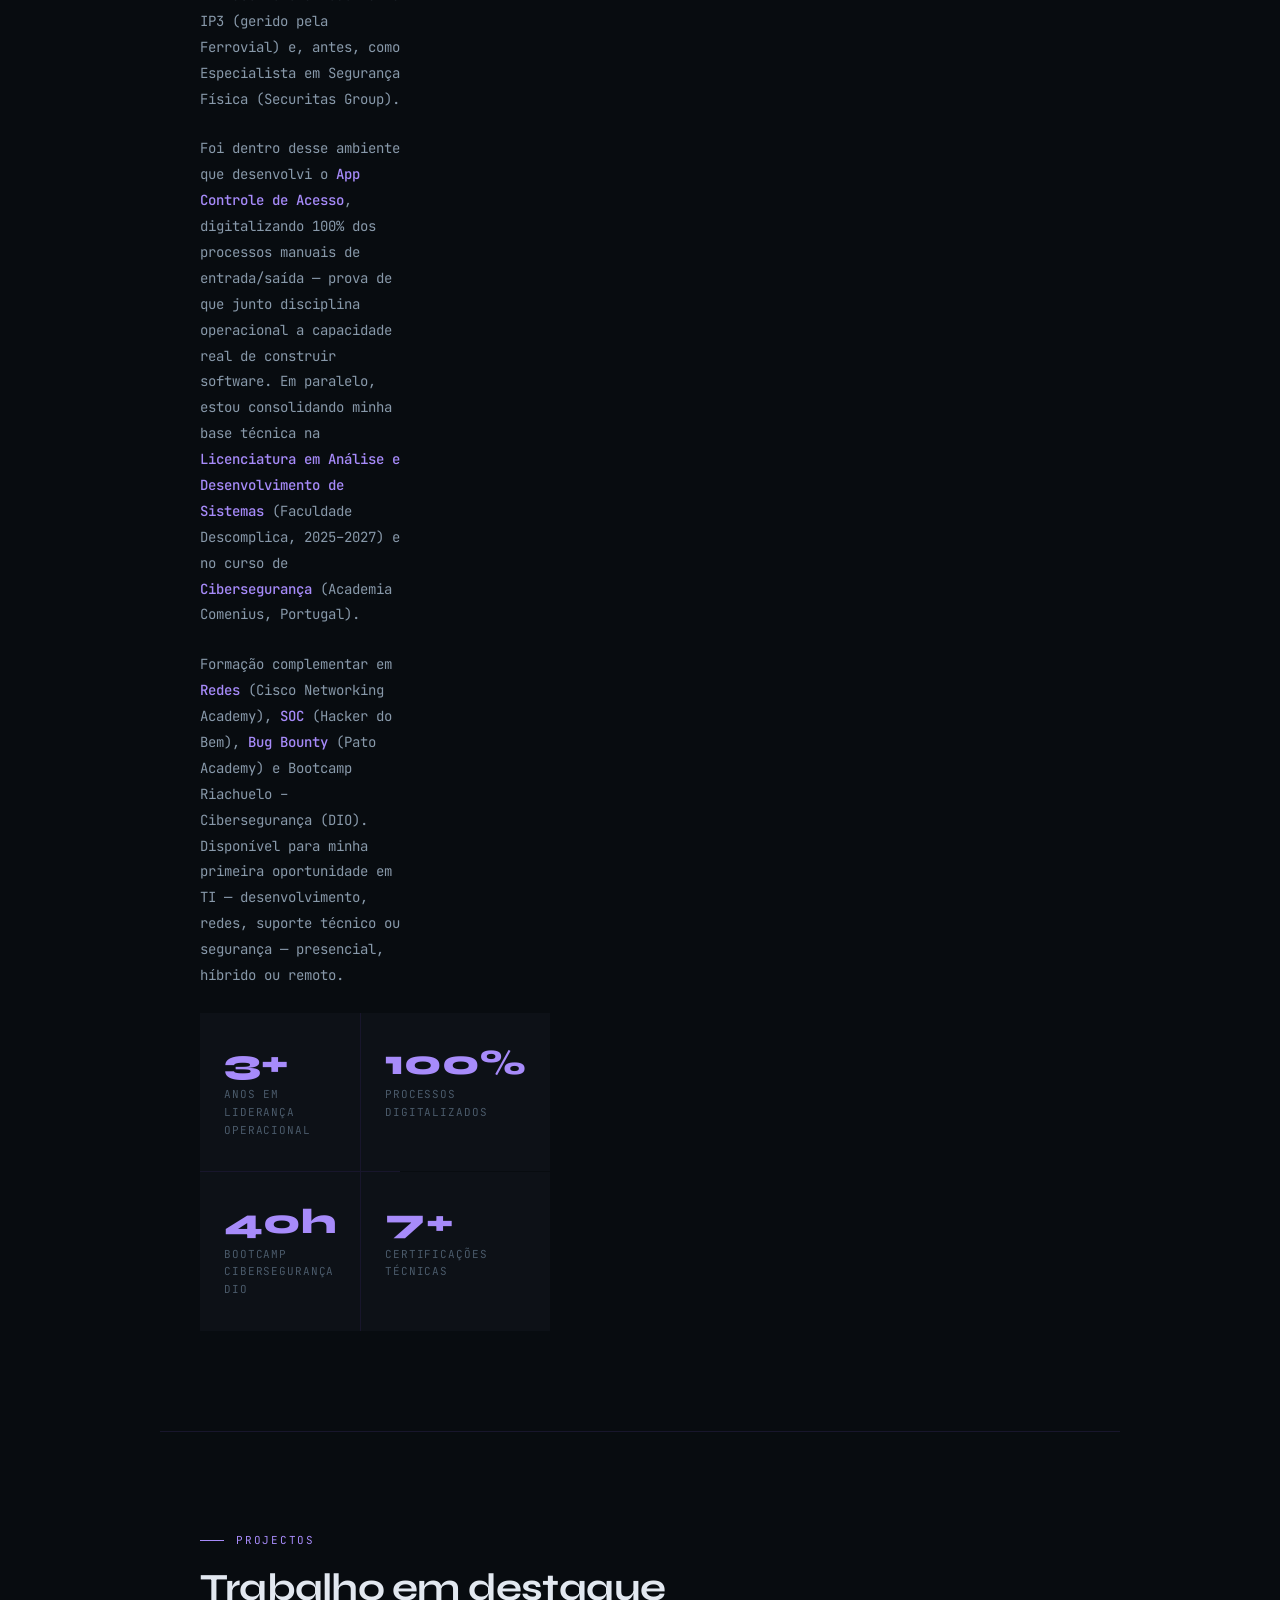
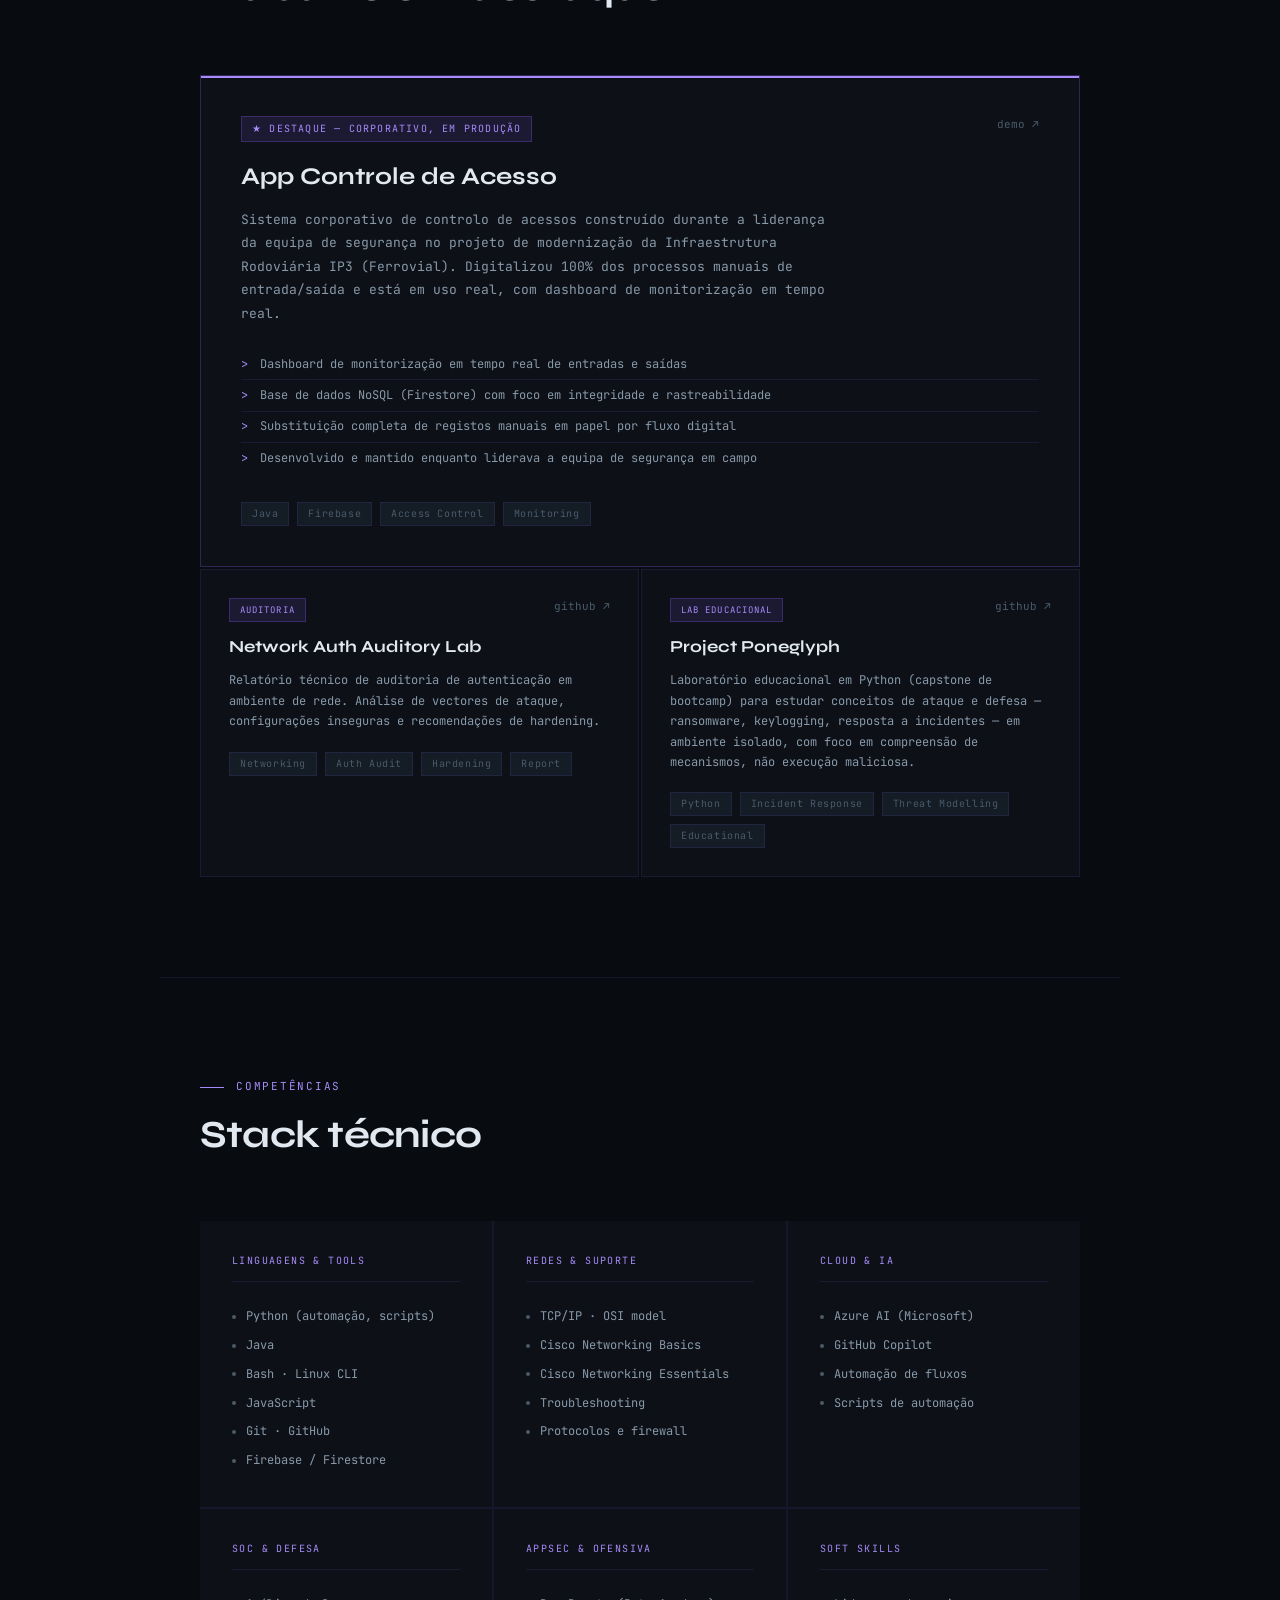
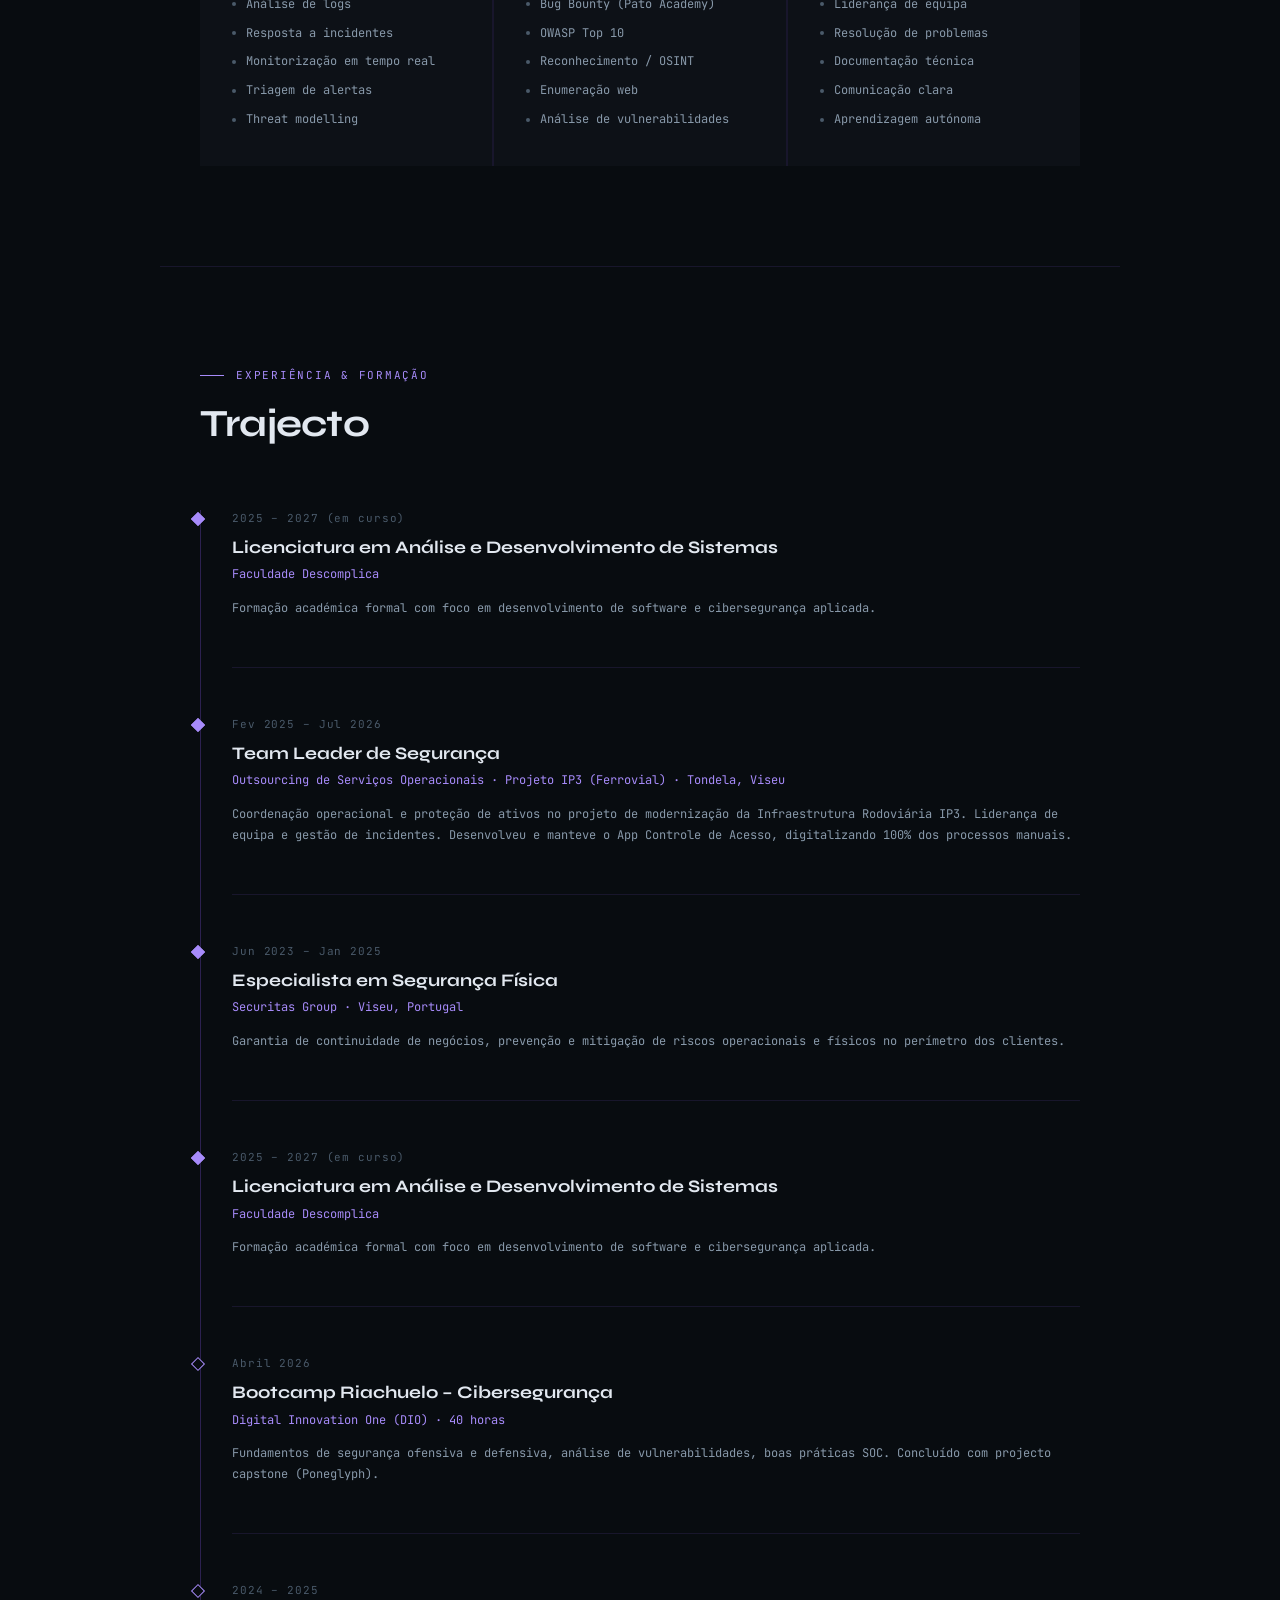
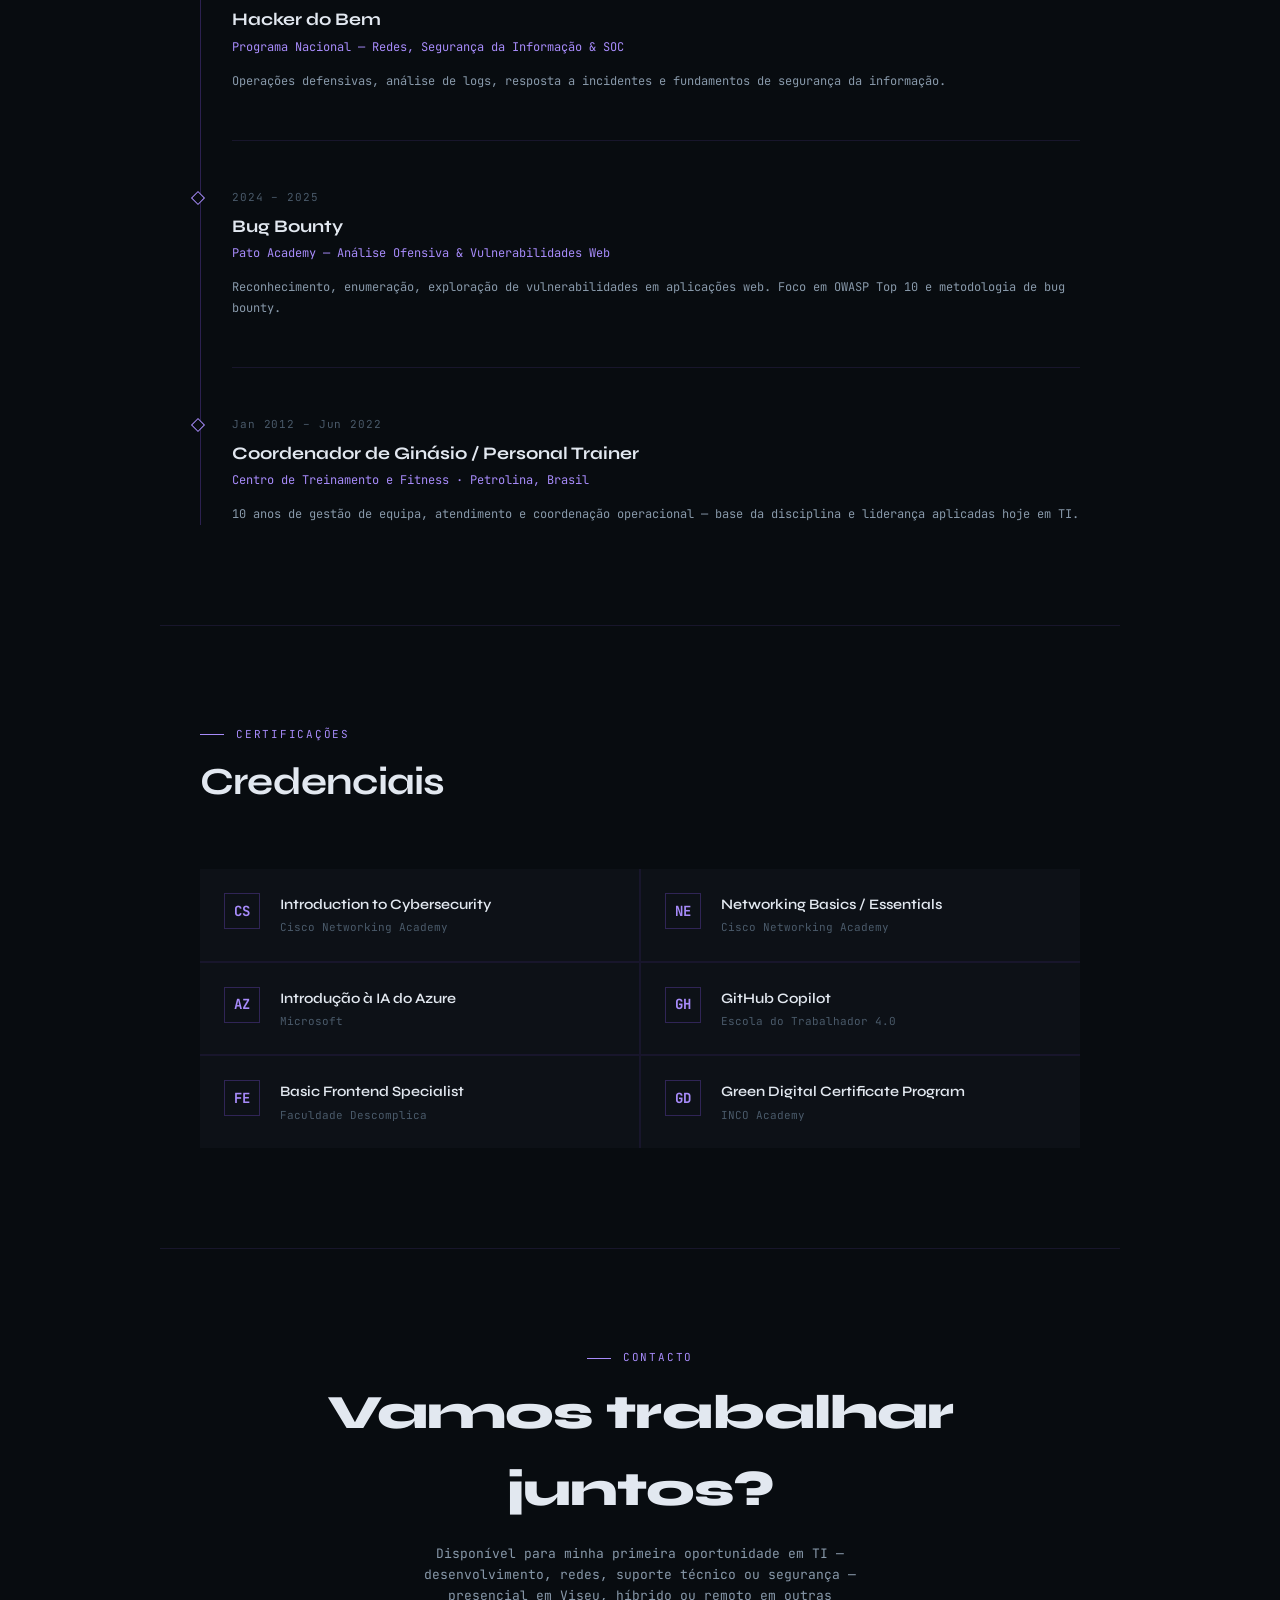
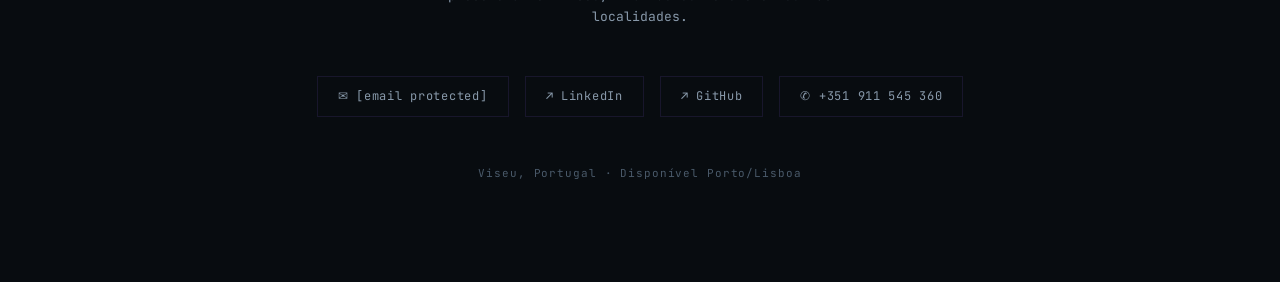
==== commit 9872a886: "Update index.html" ====
--- a/index.html
+++ b/index.html
@@ -3,8 +3,8 @@
 <head>
 <meta charset="UTF-8">
 <meta name="viewport" content="width=device-width, initial-scale=1.0">
-<title>Pablo Monteiro — Cybersecurity</title>
-<meta name="description" content="Pablo Monteiro — Cybersecurity Analyst, SOC, AppSec, Networking. Portfólio de cibersegurança.">
+<title>Pablo Monteiro — Desenvolvimento de Software &amp; Cibersegurança</title>
+<meta name="description" content="Pablo Monteiro — Desenvolvimento de software e cibersegurança (SOC/AppSec), com base sólida em redes e suporte técnico. Portfólio técnico.">
 <link rel="preconnect" href="https://fonts.googleapis.com">
 <link rel="preconnect" href="https://fonts.gstatic.com" crossorigin>
 <link href="https://fonts.googleapis.com/css2?family=JetBrains+Mono:wght@300;400;500;700&family=Syne:wght@400;600;700;800&display=swap" rel="stylesheet">
@@ -297,9 +297,26 @@
 
   .about-grid {
     display: grid;
-    grid-template-columns: 1fr 1fr;
-    gap: 4rem;
+    grid-template-columns: 200px 1fr 1fr;
+    gap: 3rem;
     align-items: start;
+  }
+
+  .about-photo-wrap {
+    position: static;
+  }
+
+  .about-photo {
+    width: 180px;
+    height: 180px;
+    border-radius: 50%;
+    border: 2px solid rgba(139,92,246,0.5);
+    display: block;
+    object-fit: cover;
+    object-position: center top;
+    background: #0d1117;
+    filter: grayscale(10%) contrast(1.08) brightness(0.95);
+    box-shadow: 0 0 0 6px rgba(139,92,246,0.08);
   }
 
   .about-text p {
@@ -784,7 +801,9 @@
     .nav-links { display: none; }
     section { padding: 60px 1.25rem; }
     #hero { padding: 90px 1.25rem 3rem; }
-    .about-grid { grid-template-columns: 1fr; gap: 2.5rem; }
+    .about-grid { grid-template-columns: 1fr; gap: 2rem; }
+    .about-photo { width: 120px; height: 120px; margin: 0 auto 1.5rem; }
+    .about-photo-wrap { text-align: center; position: static; }
     .about-stats { grid-template-columns: 1fr 1fr; }
     .skills-grid { grid-template-columns: 1fr; }
     .projects-secondary { grid-template-columns: 1fr; }
@@ -810,22 +829,22 @@
 <div id="hero">
   <div class="hero-grid"></div>
   <div class="hero-content">
-    <div class="hero-tag">Cybersecurity Analyst</div>
+    <div class="hero-tag">Desenvolvimento de Software &amp; Cibersegurança</div>
     <h1>
       <span class="name-first">Pablo</span><br>
       <span class="name-last">Monteiro</span><span class="cursor"></span>
     </h1>
     <p class="hero-subtitle">
-      SOC · AppSec · Networking · Python<br>
+      Desenvolvimento · Redes · Suporte Técnico · Cibersegurança<br>
       Viseu, Portugal — disponível Porto/Lisboa, remoto e híbrido.
     </p>
     <div class="hero-roles">
-      <span class="role-tag">SOC Analyst</span>
-      <span class="role-tag">AppSec</span>
+      <span class="role-tag">Desenvolvimento</span>
       <span class="role-tag">Networking</span>
-      <span class="role-tag">Python</span>
+      <span class="role-tag">Suporte Técnico</span>
+      <span class="role-tag">SOC / AppSec</span>
+      <span class="role-tag">Python · Java</span>
       <span class="role-tag">Linux</span>
-      <span class="role-tag">Bug Bounty</span>
     </div>
     <div class="hero-cta">
       <a href="#projects" class="btn-primary">Ver projectos</a>
@@ -843,30 +862,35 @@
   <div class="section-label">sobre</div>
   <div class="section-title">Quem sou</div>
   <div class="about-grid">
-    <div class="about-text">
+    <div class="about-photo-col">
+      <div class="about-photo-wrap">
+        <img src="[data-uri]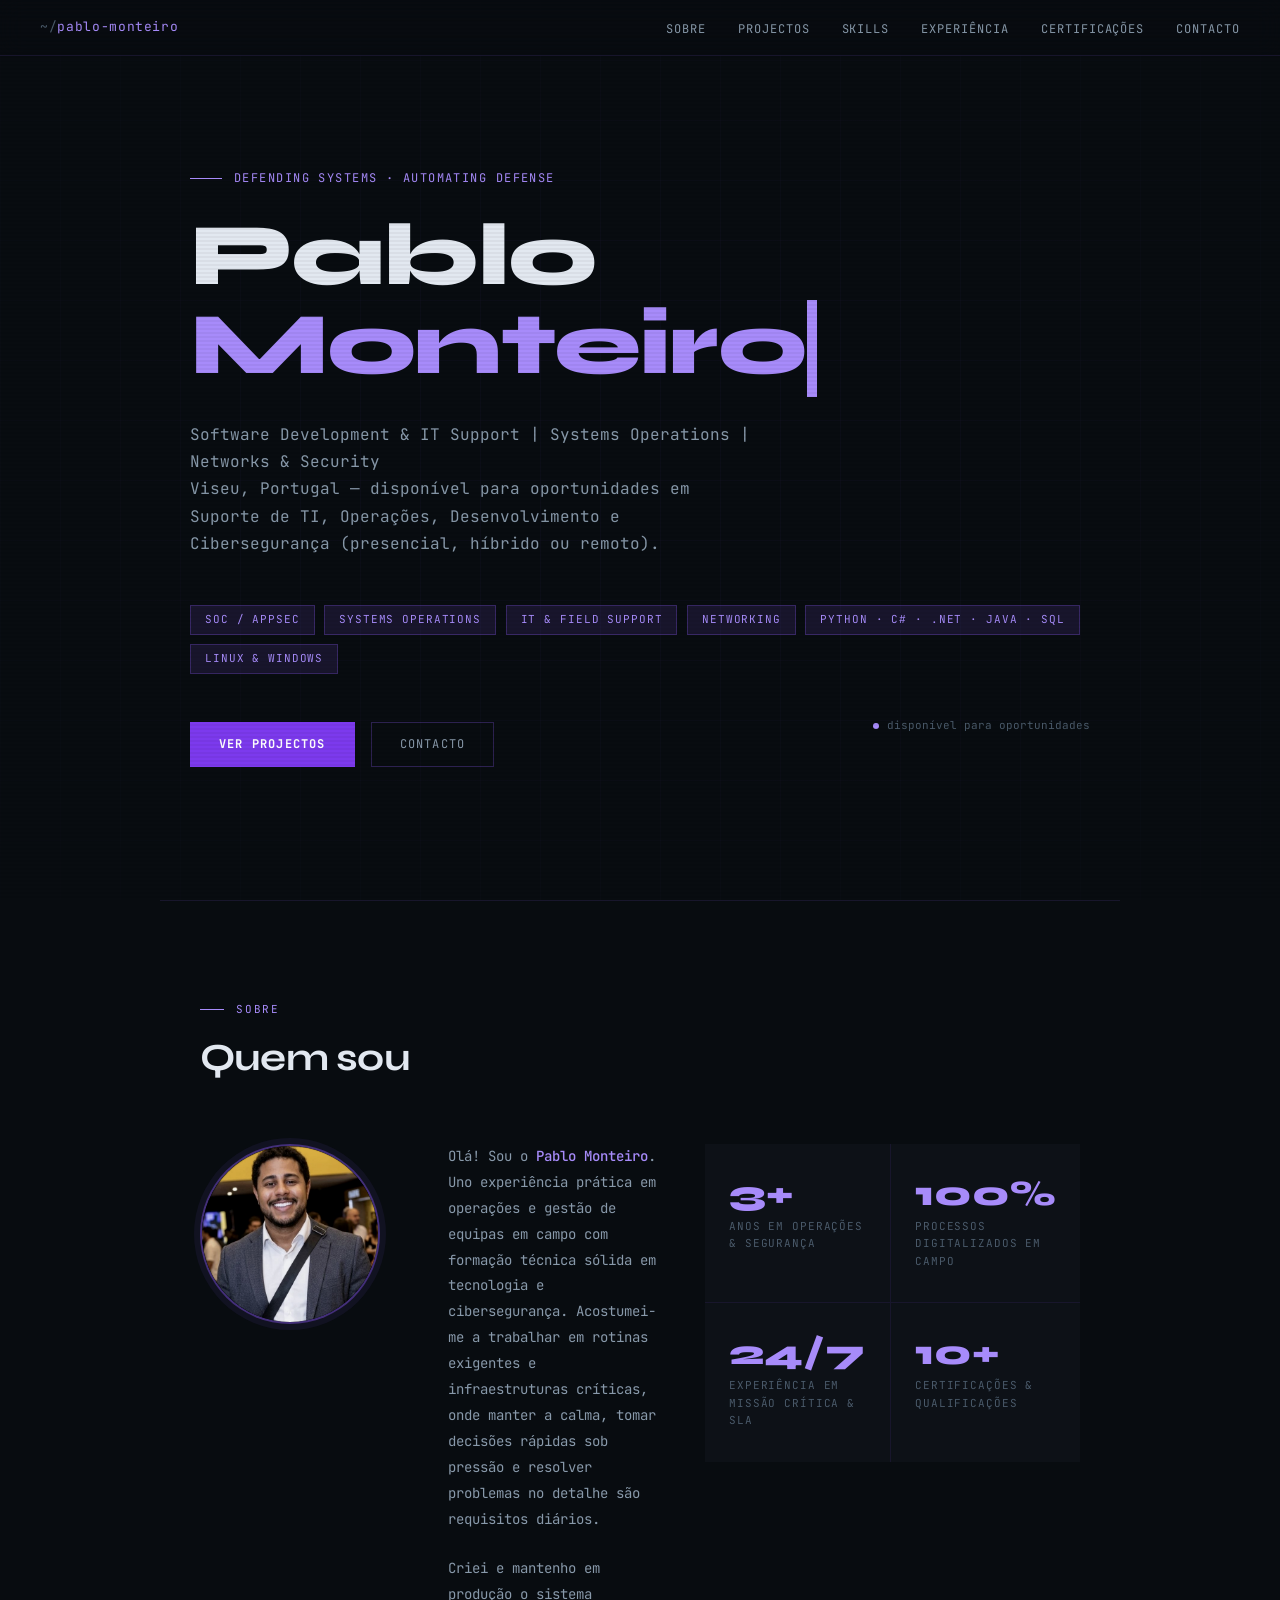
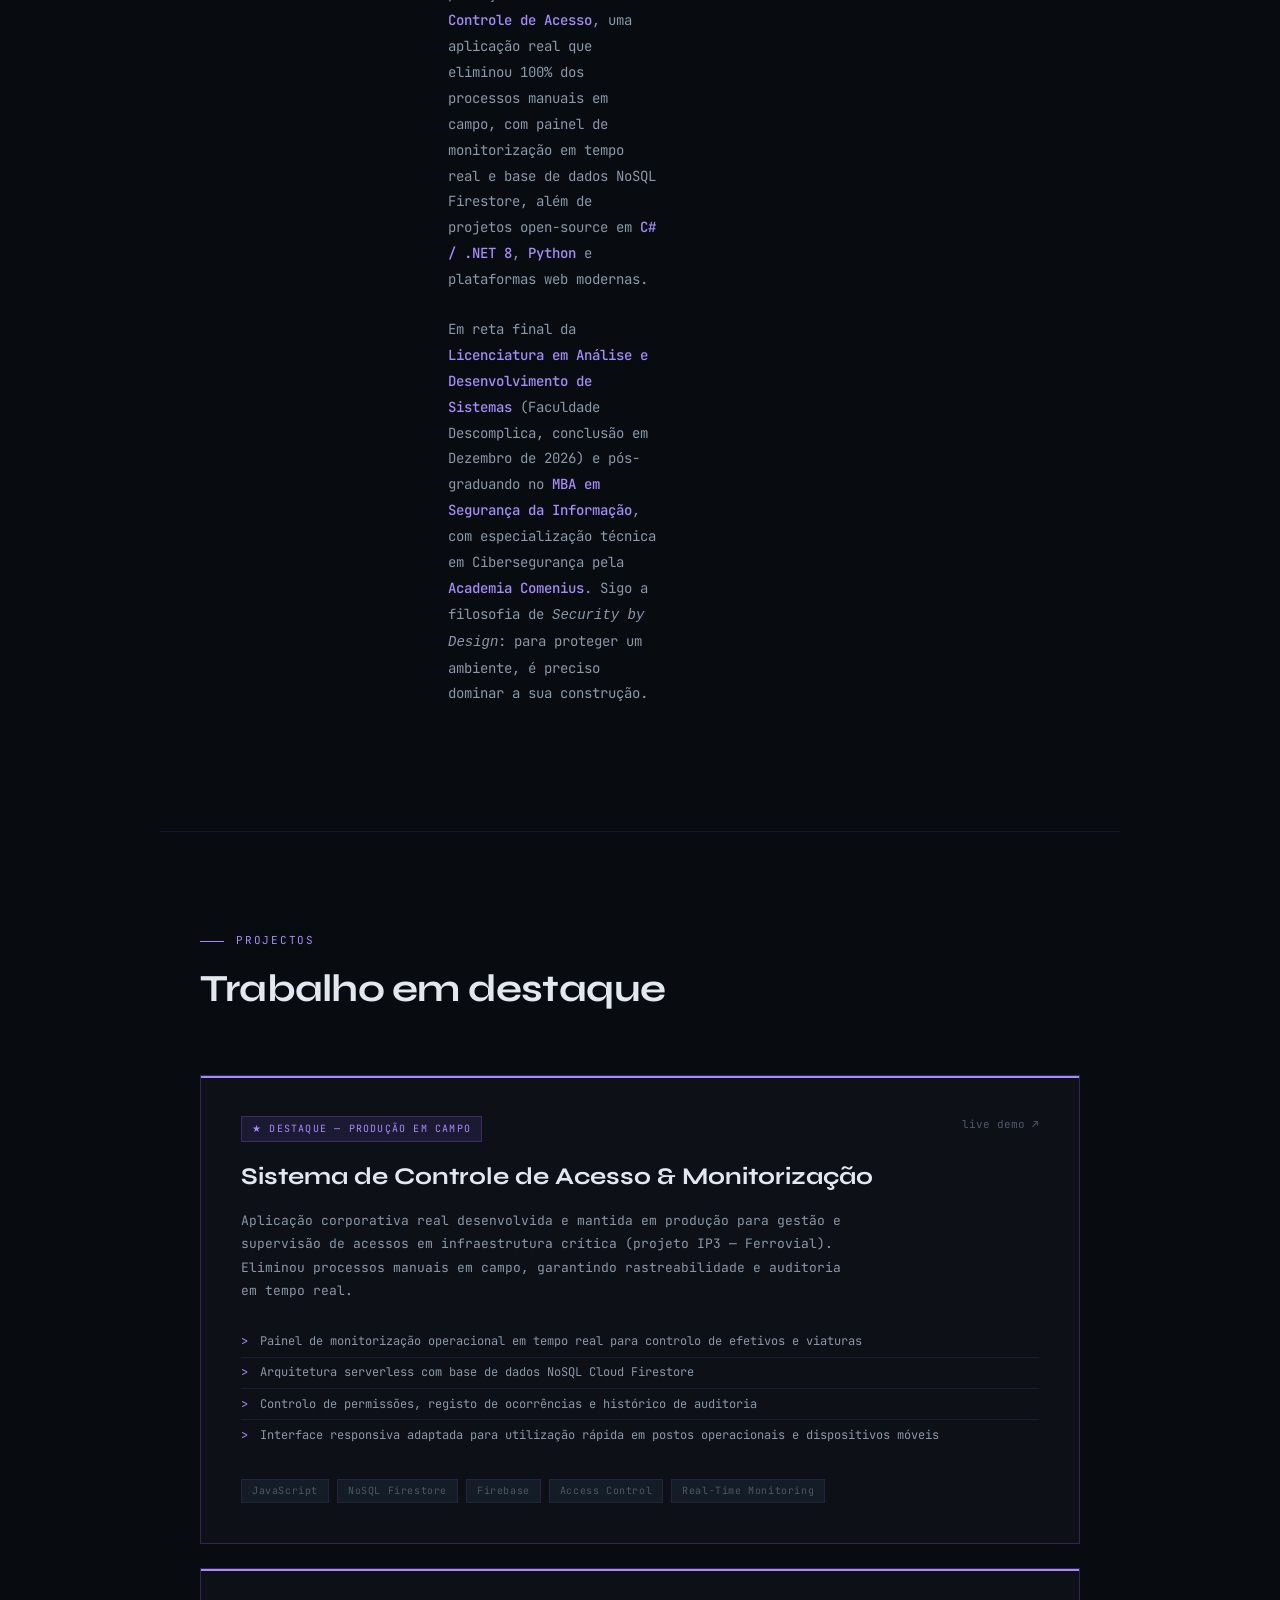
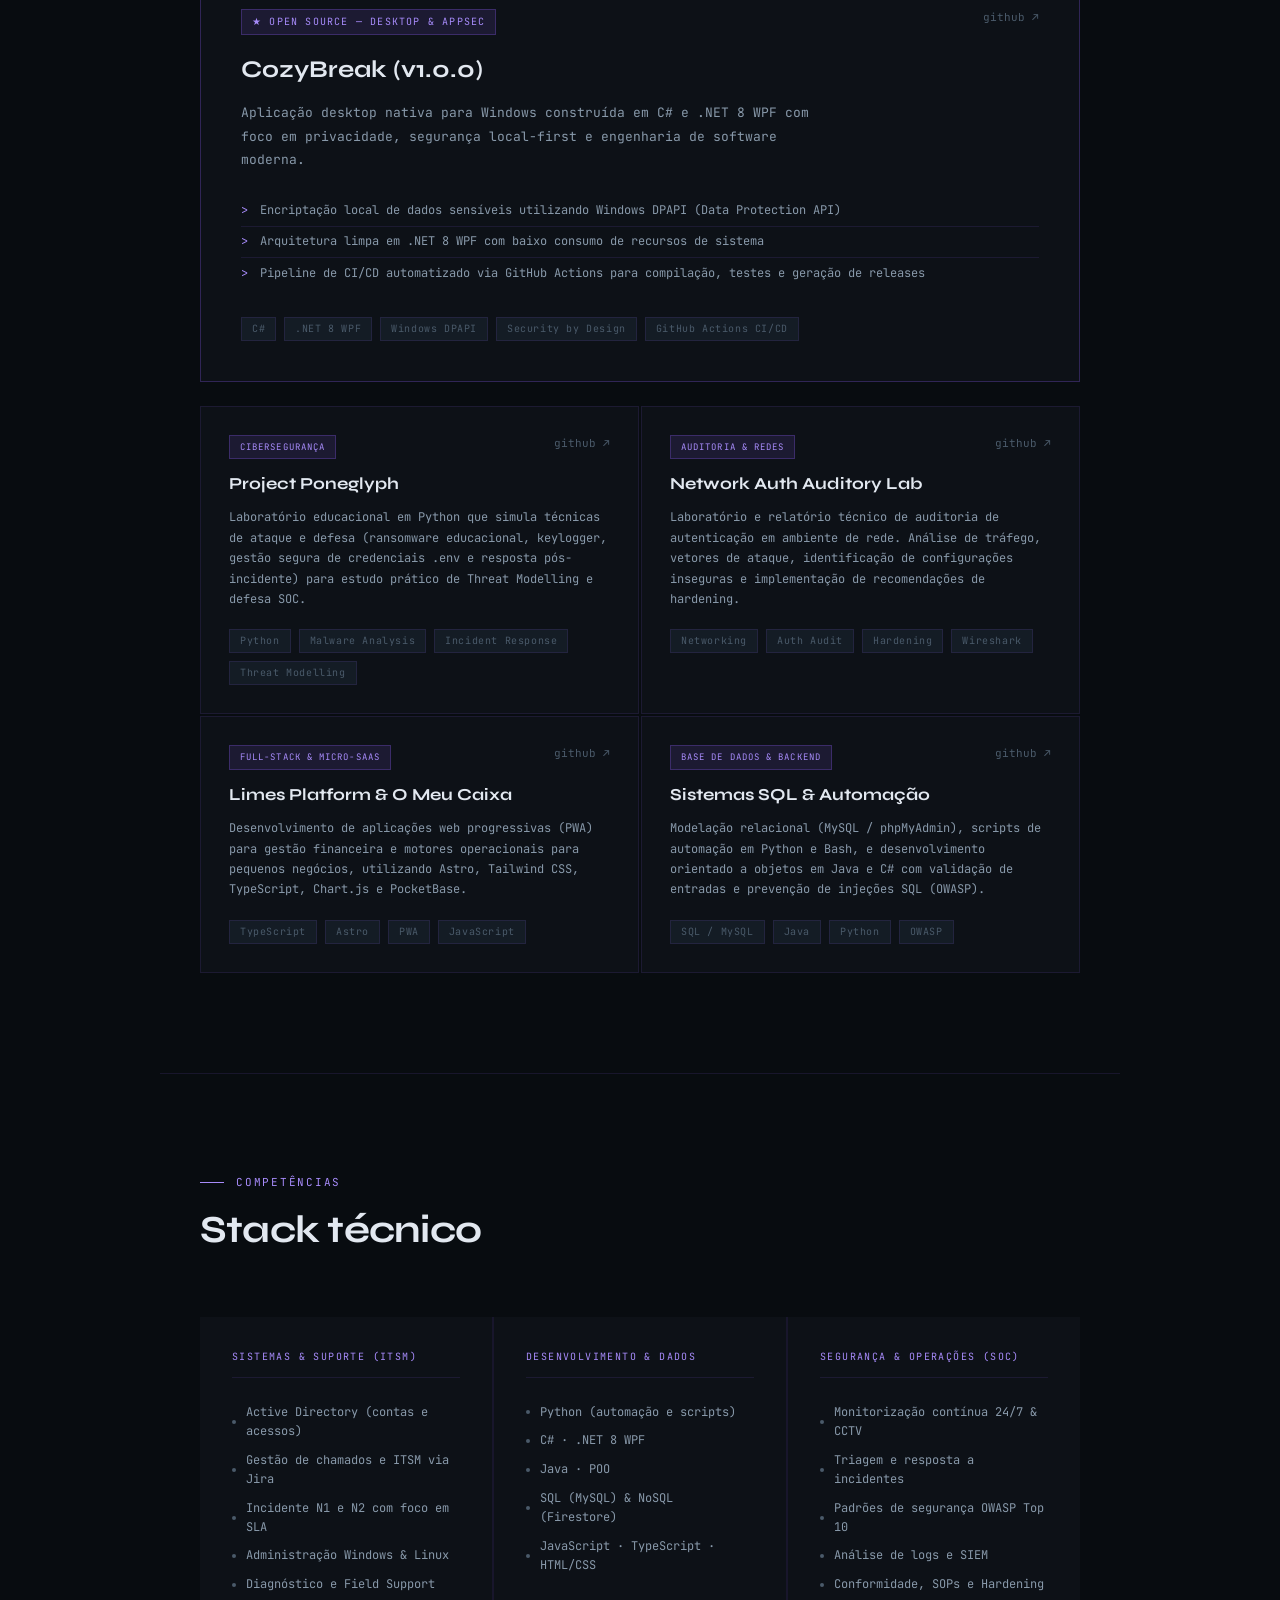
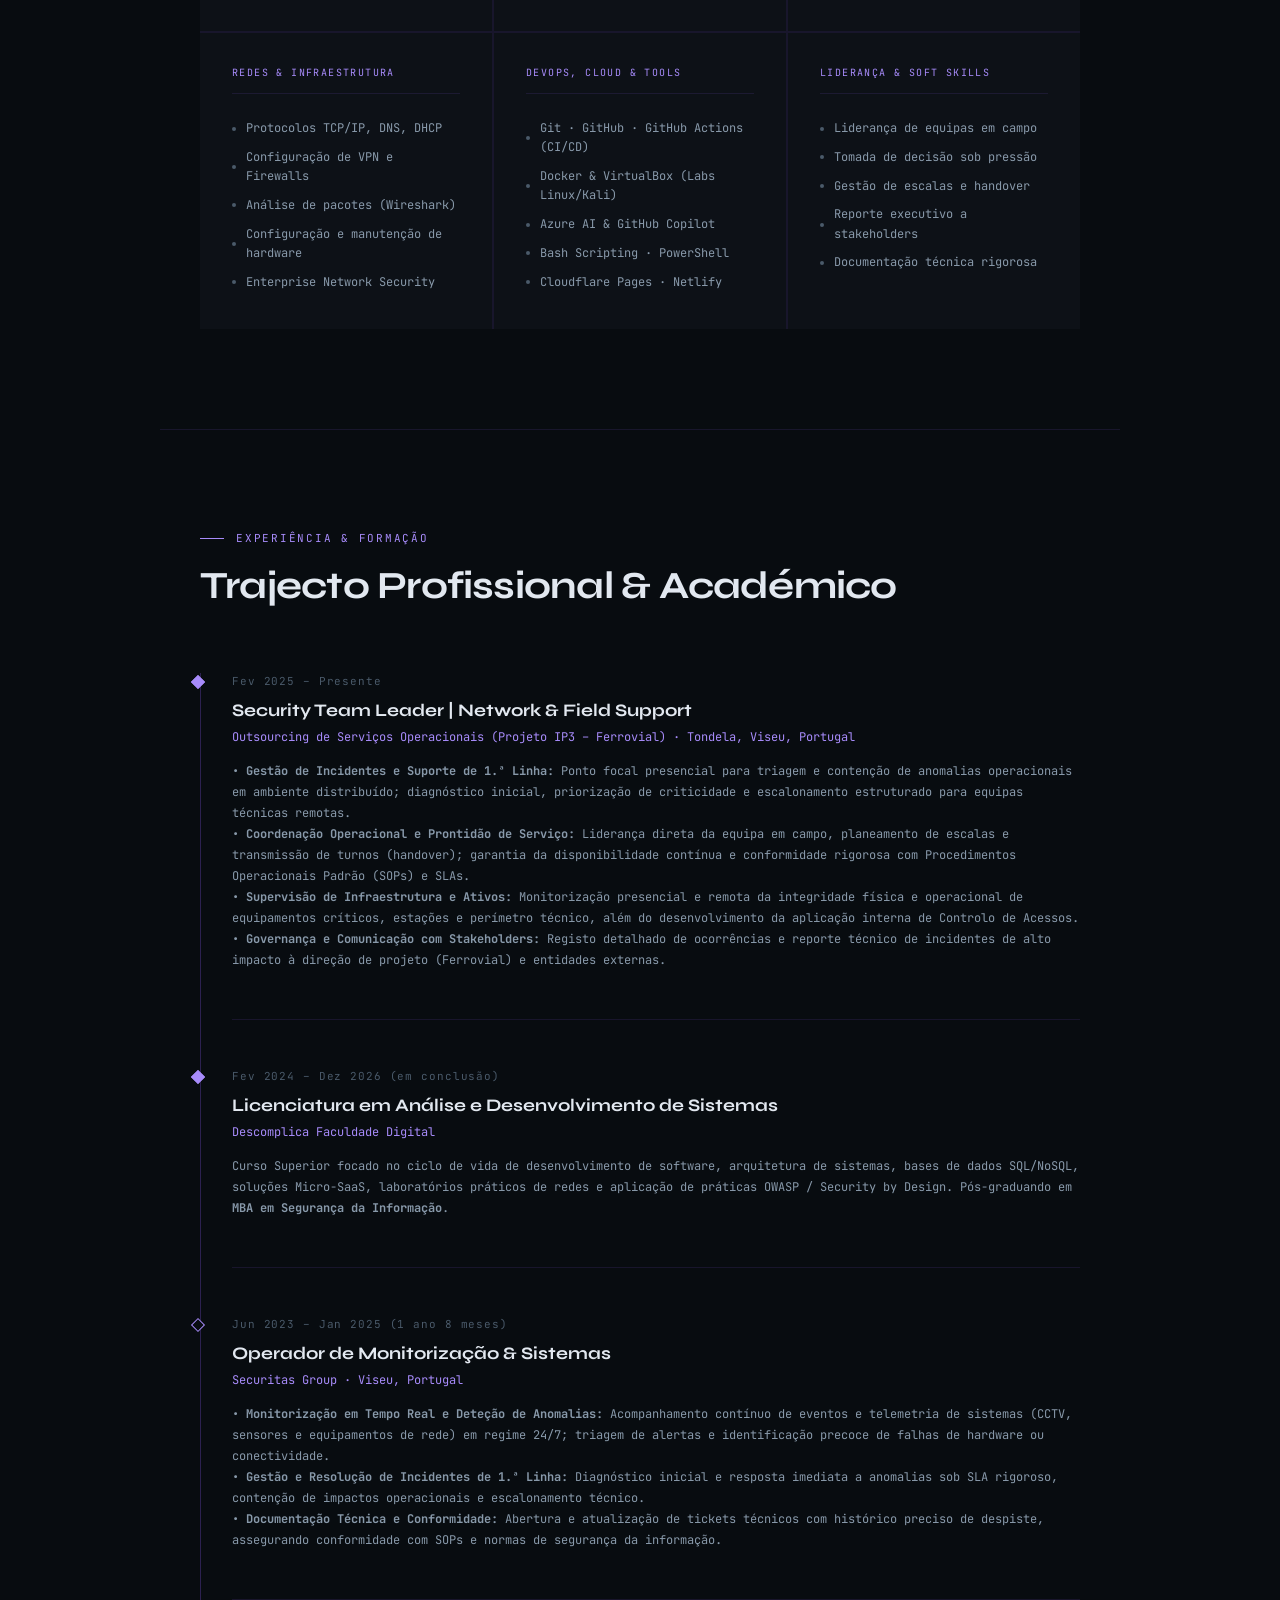
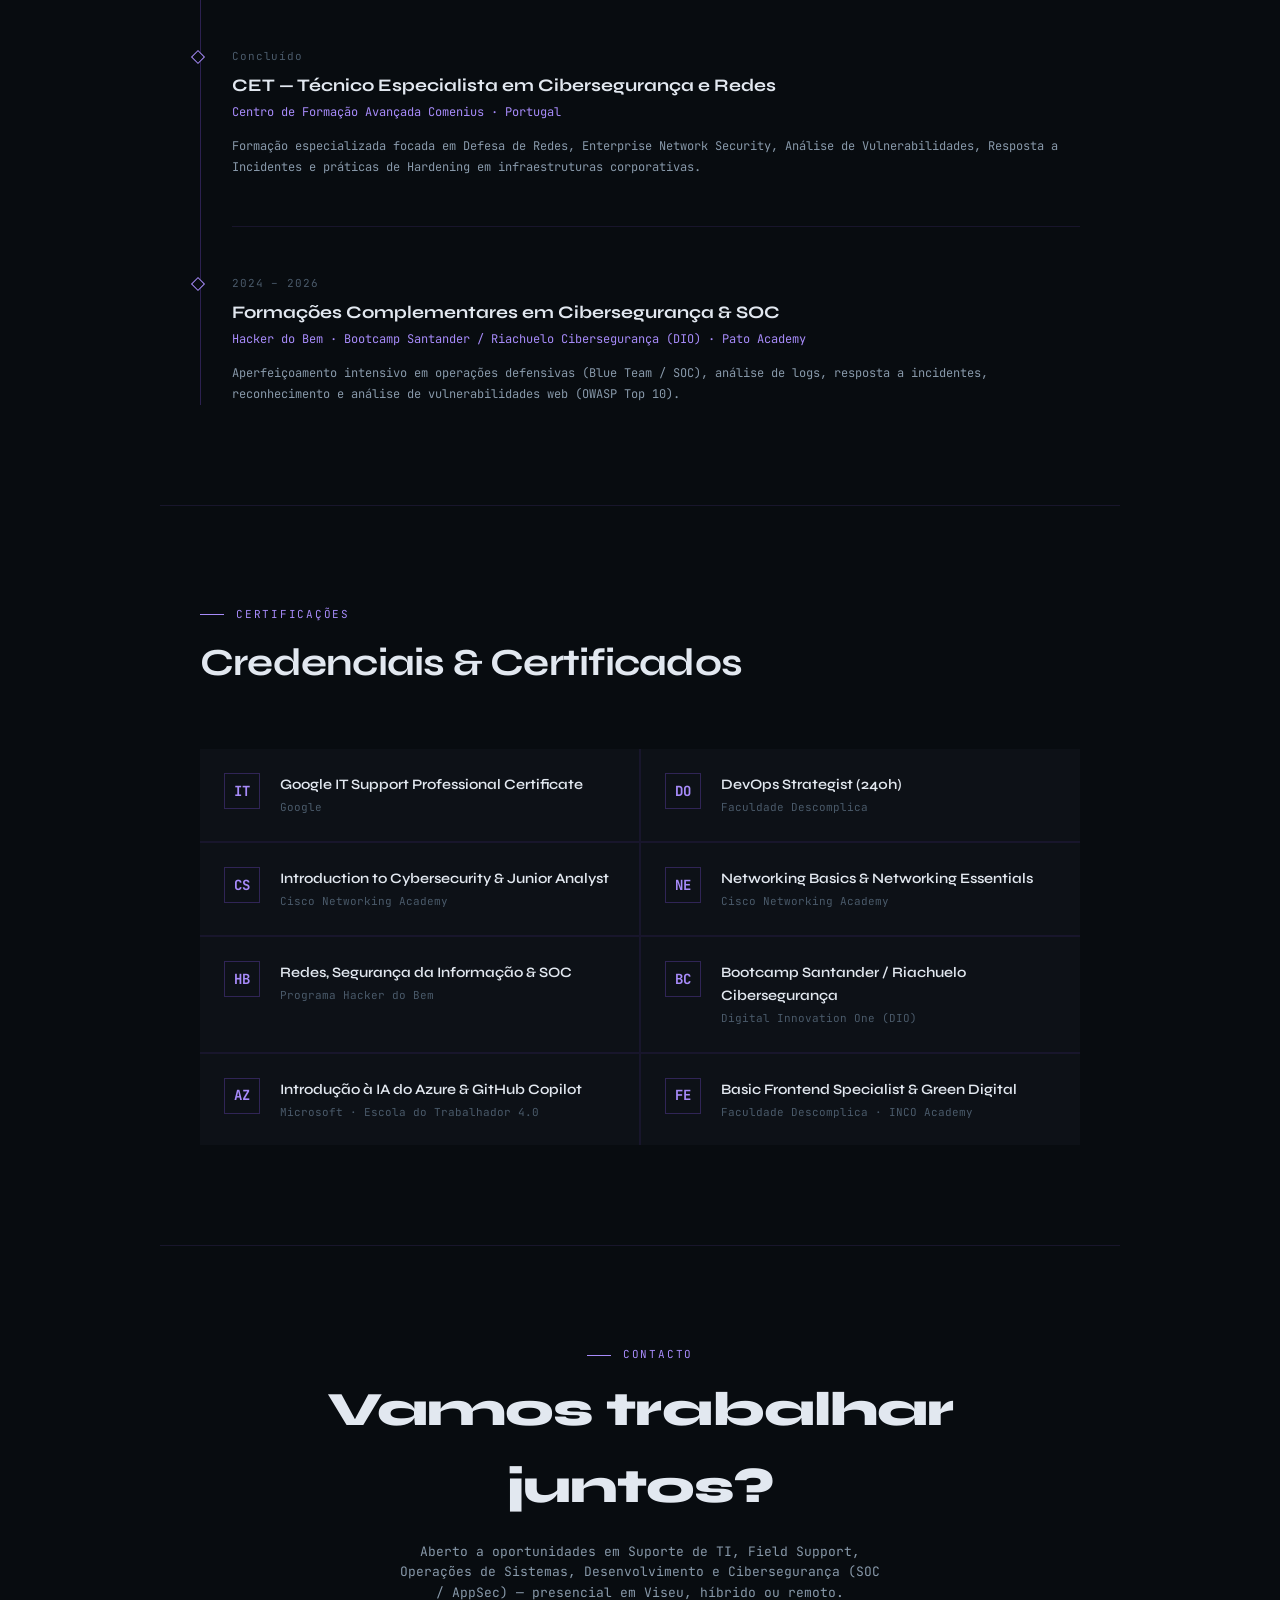
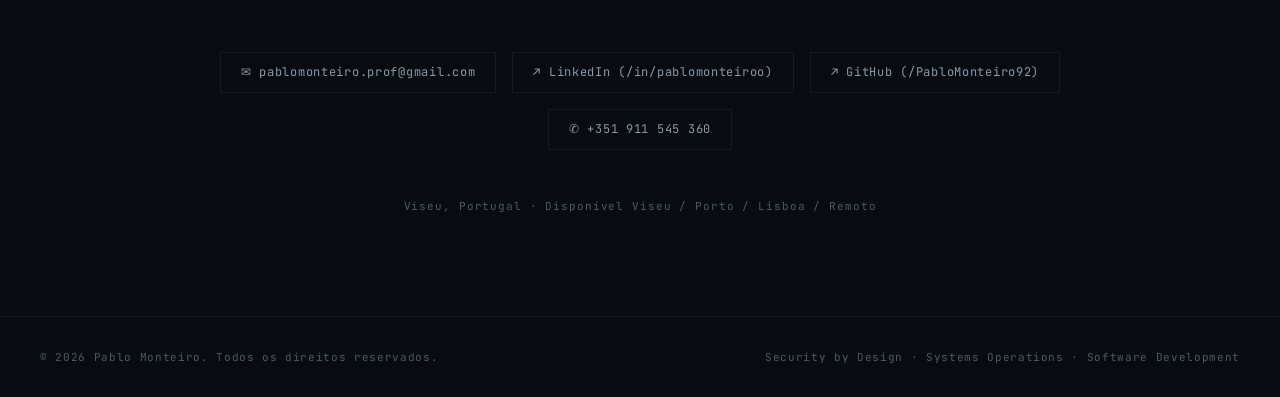
==== commit 9410497d: "Add files via upload" ====
--- a/index.html
+++ b/index.html
@@ -3,8 +3,8 @@
 <head>
 <meta charset="UTF-8">
 <meta name="viewport" content="width=device-width, initial-scale=1.0">
-<title>Pablo Monteiro — Desenvolvimento de Software &amp; Cibersegurança</title>
-<meta name="description" content="Pablo Monteiro — Desenvolvimento de software e cibersegurança (SOC/AppSec), com base sólida em redes e suporte técnico. Portfólio técnico.">
+<title>Pablo Monteiro — Software Development, Systems Operations & Cybersecurity</title>
+<meta name="description" content="Pablo Monteiro — Software Development, IT Support, Systems Operations, Networks & Cybersecurity. Portfólio profissional.">
 <link rel="preconnect" href="https://fonts.googleapis.com">
 <link rel="preconnect" href="https://fonts.gstatic.com" crossorigin>
 <link href="https://fonts.googleapis.com/css2?family=JetBrains+Mono:wght@300;400;500;700&family=Syne:wght@400;600;700;800&display=swap" rel="stylesheet">
@@ -303,7 +303,8 @@
   }
 
   .about-photo-wrap {
-    position: static;
+    position: sticky;
+    top: 80px;
   }
 
   .about-photo {
@@ -817,11 +818,12 @@
 <nav>
   <div class="nav-logo"><span>~/</span>pablo-monteiro</div>
   <ul class="nav-links">
-    <li><a href="#about">about</a></li>
-    <li><a href="#projects">projects</a></li>
+    <li><a href="#about">sobre</a></li>
+    <li><a href="#projects">projectos</a></li>
     <li><a href="#skills">skills</a></li>
-    <li><a href="#experience">experience</a></li>
-    <li><a href="#contact">contact</a></li>
+    <li><a href="#experience">experiência</a></li>
+    <li><a href="#certs">certificações</a></li>
+    <li><a href="#contact">contacto</a></li>
   </ul>
 </nav>
 
@@ -829,22 +831,22 @@
 <div id="hero">
   <div class="hero-grid"></div>
   <div class="hero-content">
-    <div class="hero-tag">Desenvolvimento de Software &amp; Cibersegurança</div>
+    <div class="hero-tag">Defending Systems · Automating Defense</div>
     <h1>
       <span class="name-first">Pablo</span><br>
       <span class="name-last">Monteiro</span><span class="cursor"></span>
     </h1>
     <p class="hero-subtitle">
-      Desenvolvimento · Redes · Suporte Técnico · Cibersegurança<br>
-      Viseu, Portugal — disponível Porto/Lisboa, remoto e híbrido.
+      Software Development &amp; IT Support | Systems Operations | Networks &amp; Security<br>
+      Viseu, Portugal — disponível para oportunidades em Suporte de TI, Operações, Desenvolvimento e Cibersegurança (presencial, híbrido ou remoto).
     </p>
     <div class="hero-roles">
-      <span class="role-tag">Desenvolvimento</span>
+      <span class="role-tag">SOC / AppSec</span>
+      <span class="role-tag">Systems Operations</span>
+      <span class="role-tag">IT &amp; Field Support</span>
       <span class="role-tag">Networking</span>
-      <span class="role-tag">Suporte Técnico</span>
-      <span class="role-tag">SOC / AppSec</span>
-      <span class="role-tag">Python · Java</span>
-      <span class="role-tag">Linux</span>
+      <span class="role-tag">Python · C# · .NET · Java · SQL</span>
+      <span class="role-tag">Linux &amp; Windows</span>
     </div>
     <div class="hero-cta">
       <a href="#projects" class="btn-primary">Ver projectos</a>
@@ -866,43 +868,34 @@
       <div class="about-photo-wrap">
         <img src="[data-uri]